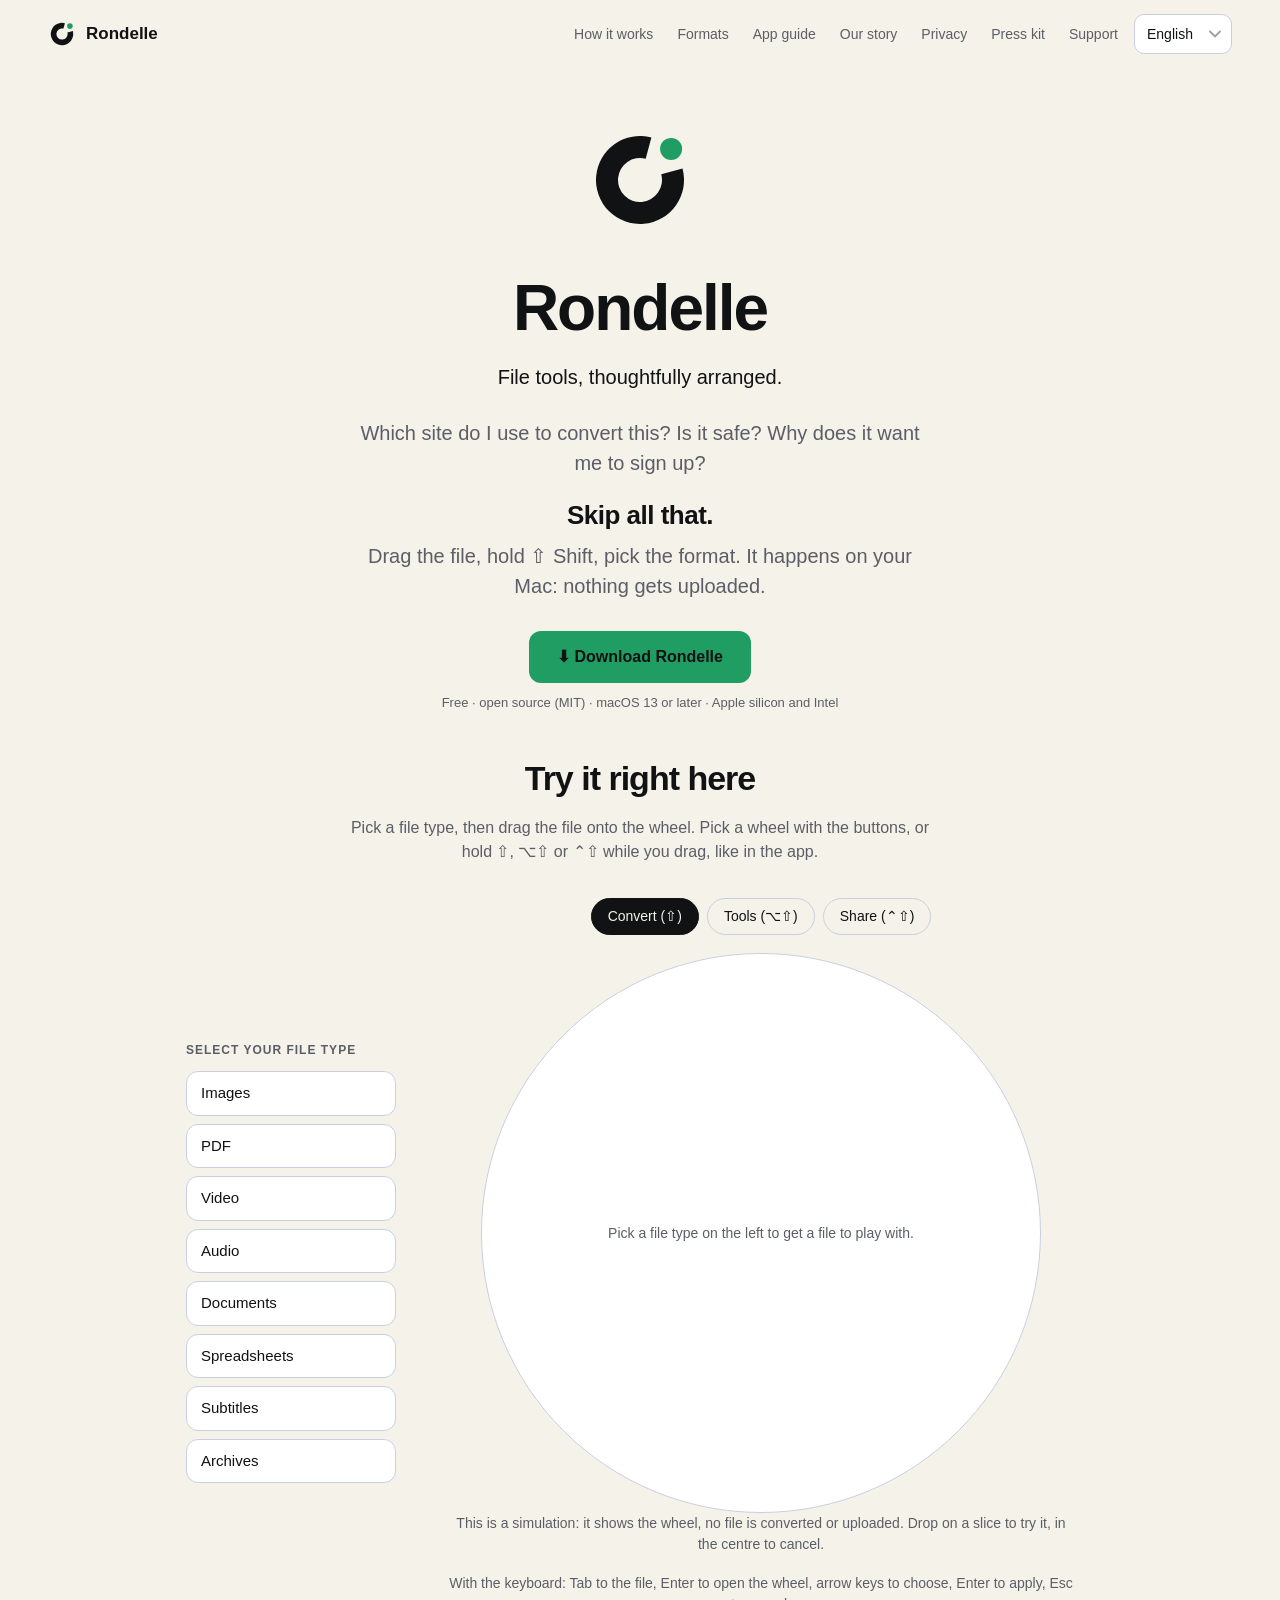
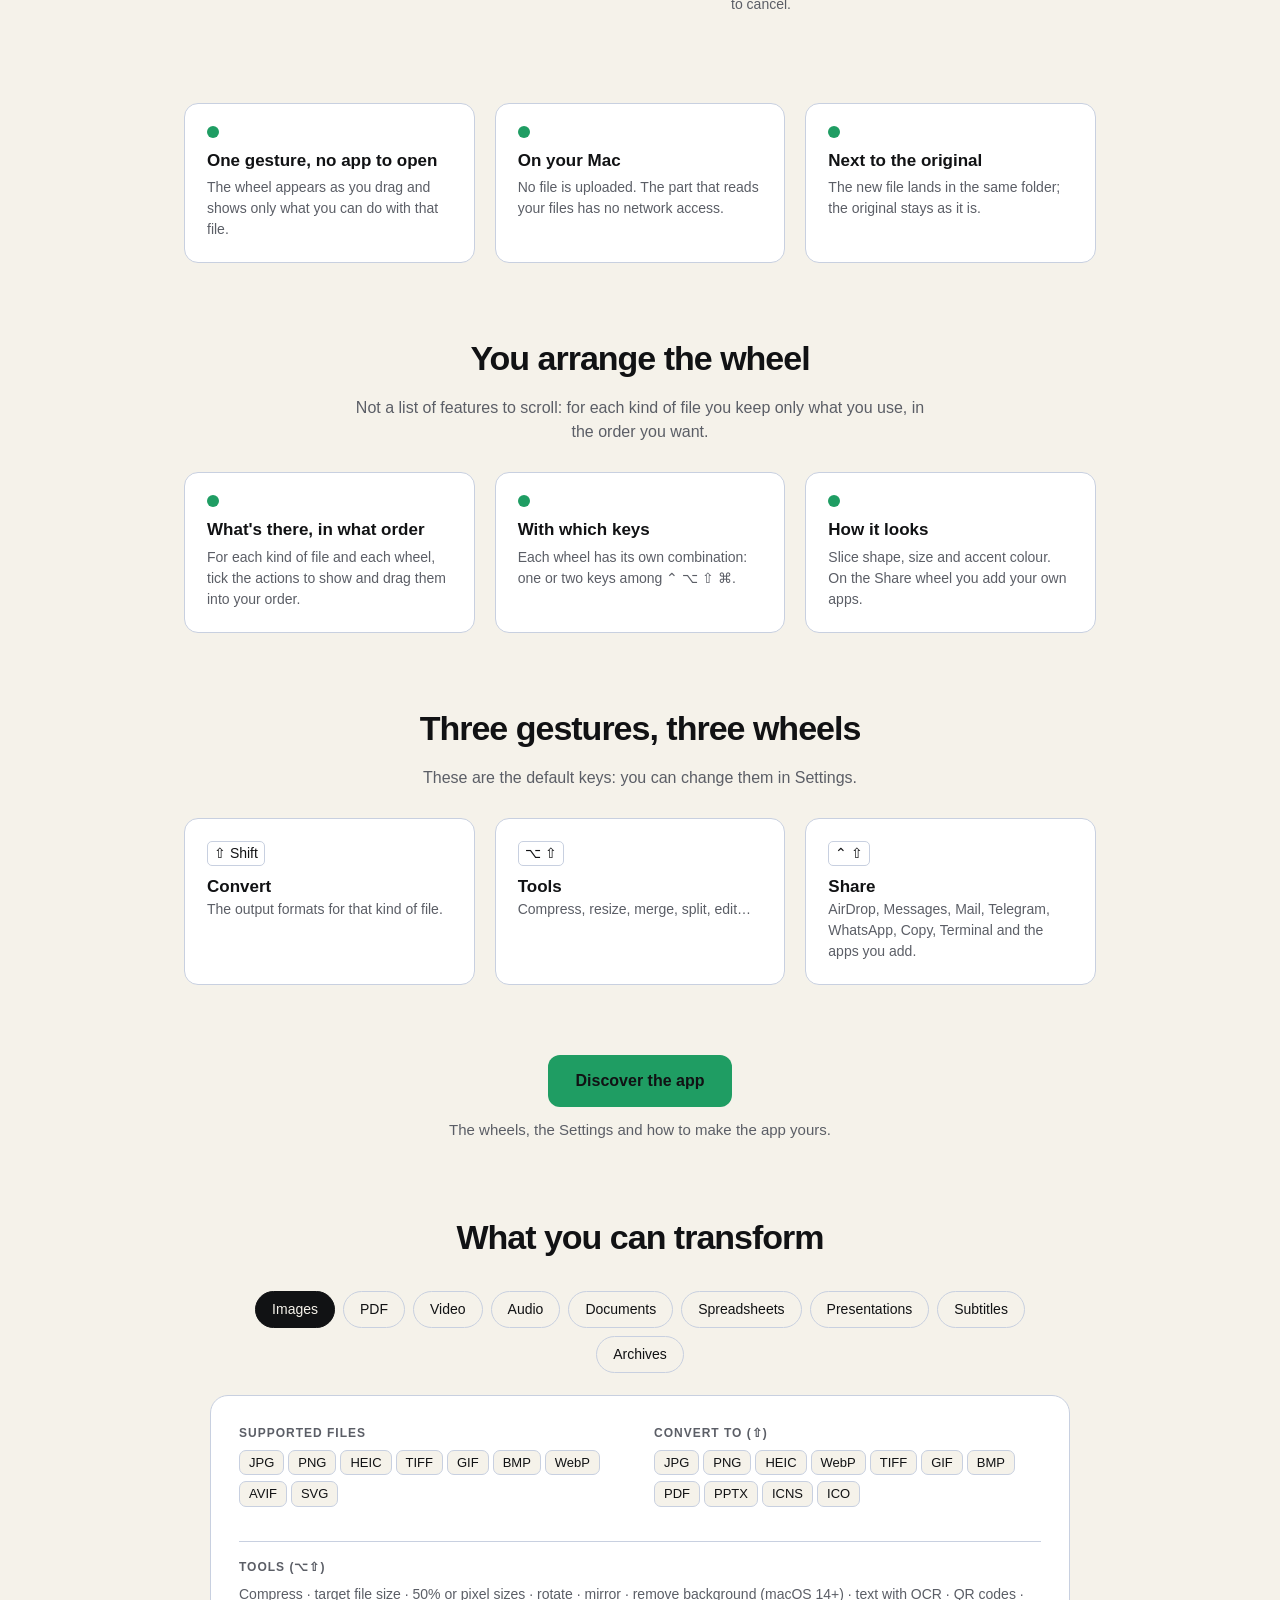
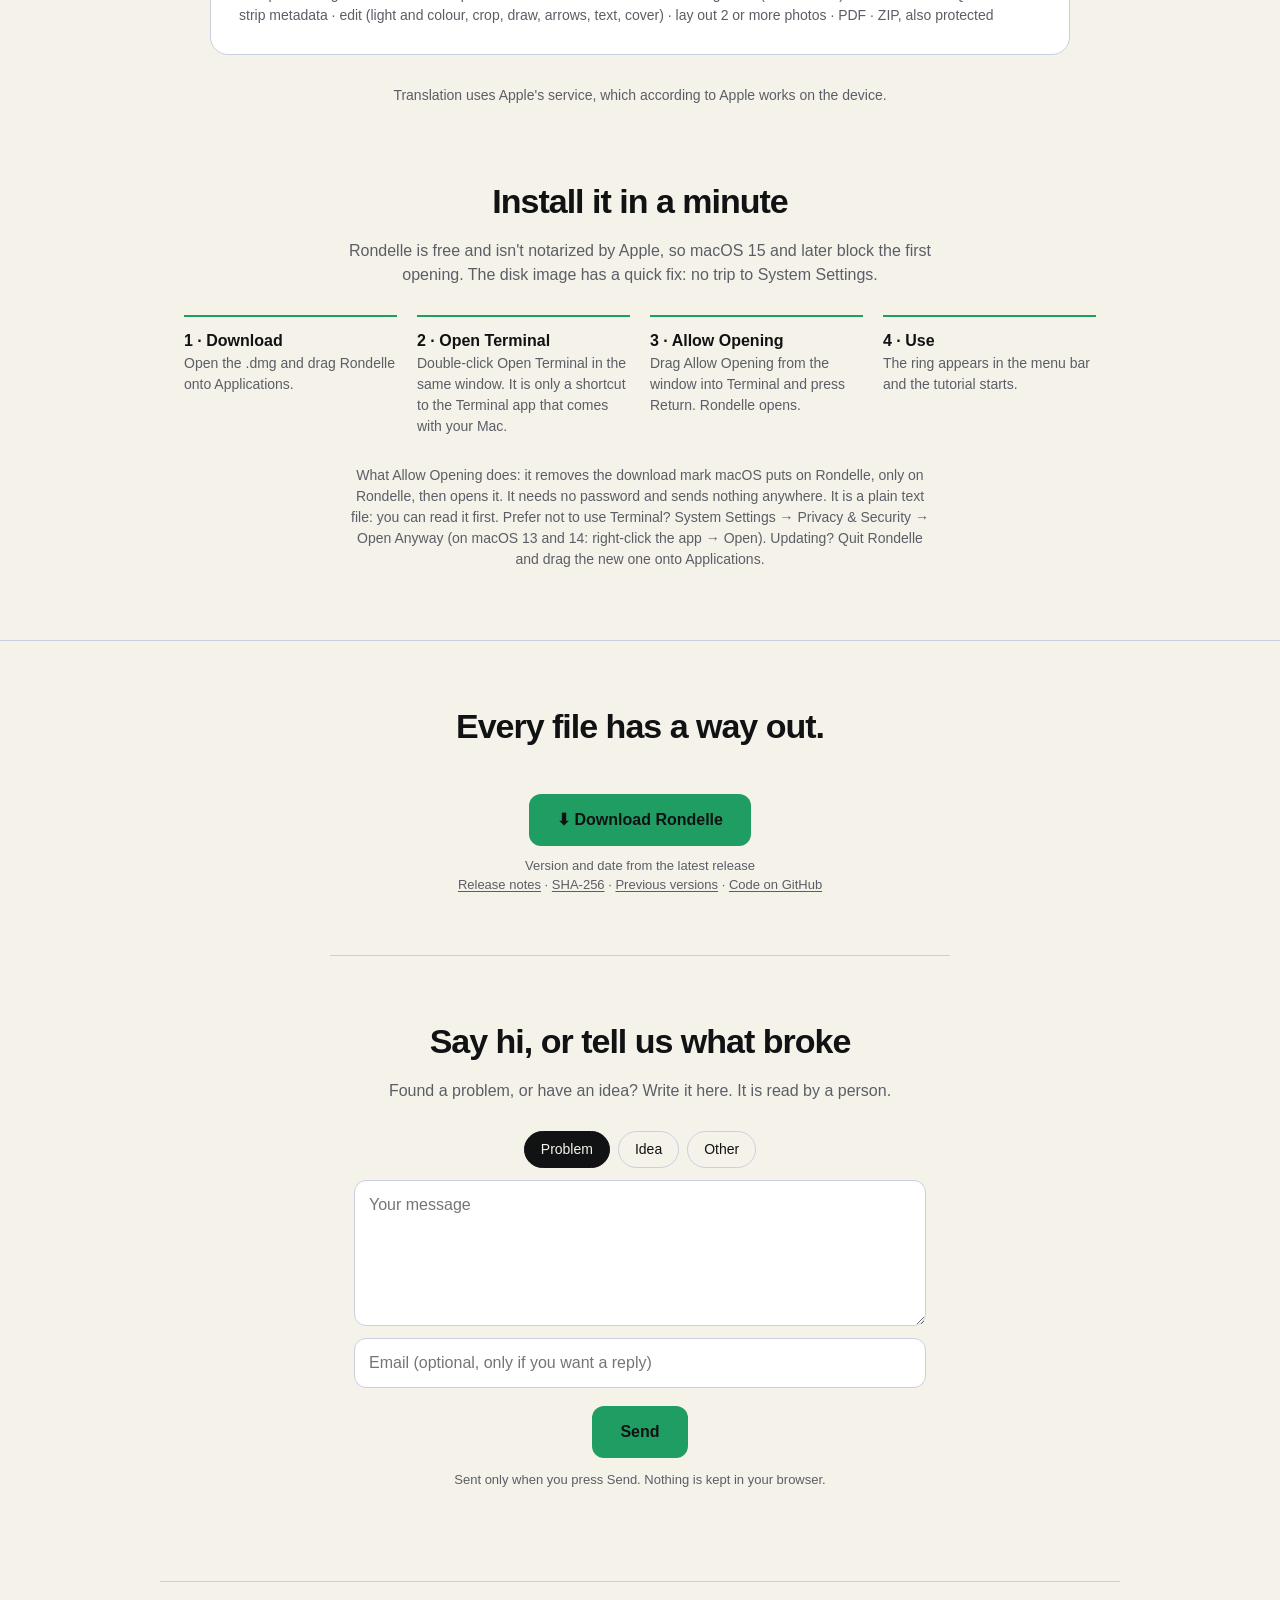
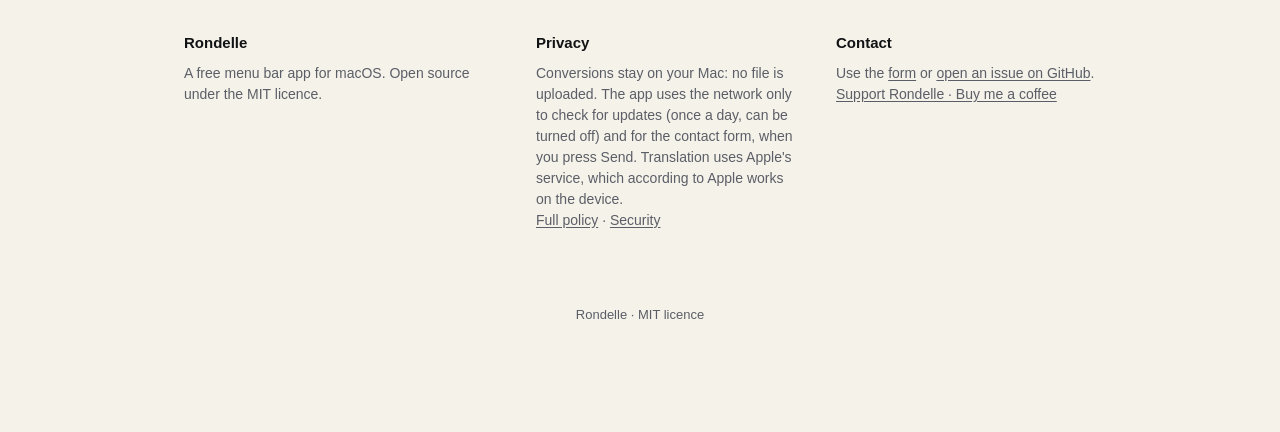
==== site/index.html @ c447d0c2 "Site: Presentations tab, Pages and PPTX in the format lists, in English, Italian and French" ====
<!doctype html>
<html lang="en"><head><meta charset="utf-8"><meta name="viewport" content="width=device-width,initial-scale=1">
<title>Rondelle</title>
<meta name="description" content="">
<link rel="icon" href="favicon.svg" type="image/svg+xml">
<meta property="og:type" content="website"><meta property="og:title" content="Rondelle"><meta property="og:description" content="File tools, thoughtfully arranged."><meta property="og:image" content="https://jackb998.github.io/rondelle/og.png"><meta property="og:image:width" content="1200"><meta property="og:image:height" content="630"><meta name="twitter:card" content="summary_large_image">
<meta name="theme-color" content="#111214" media="(prefers-color-scheme: dark)"><meta name="theme-color" content="#F5F2EA" media="(prefers-color-scheme: light)">
<link rel="stylesheet" href="style.css?v=11"></head>
<body data-page="home">
<script>if(location.hash=="#dark")document.documentElement.className="dark";if(location.hash=="#light")document.documentElement.className="light"</script>
<nav><button class="burger" id="burger" type="button" aria-expanded="false" aria-controls="menu"><span class="sr">Menu</span><svg viewBox="0 0 24 24" width="24" height="24" aria-hidden="true"><path d="M3 6h18M3 12h18M3 18h18" stroke="currentColor" stroke-width="2" stroke-linecap="round" fill="none"/></svg></button><b><svg width="28" viewBox="0 0 100 100" aria-hidden="true"><path fill="currentColor" d="M60.353 11.363A40 40 0 1 0 88.637 39.647L69.319 44.824A20 20 0 1 1 55.176 30.681Z"/><circle cx="78.284" cy="21.716" r="10" fill="var(--acc)"/></svg>Rondelle</b><div class="menu" id="menu"><a href="#come" data-i="n_how"></a><a href="#formati" data-i="n_fmt"></a><a href="guide.html" data-keep="guide.html" data-i="n_guide"></a><a href="story.html" data-keep="story.html" data-i="n_story"></a><a href="#privacy" data-i="n_priv"></a><a href="press.html" data-keep="press.html" data-i="n_press"></a><a href="#contact" data-i="n_sup"></a></div><div class="langsel"><label class="sr" for="lang" data-i="lang_l"></label><select id="lang"><option value="en">English</option><option value="it">Italiano</option><option value="fr">Français</option></select></div></nav>
<section class="hero">
<svg width="110" viewBox="0 0 100 100" aria-hidden="true"><path fill="currentColor" d="M60.353 11.363A40 40 0 1 0 88.637 39.647L69.319 44.824A20 20 0 1 1 55.176 30.681Z"/><circle cx="78.284" cy="21.716" r="10" fill="var(--acc)"/></svg>
<h1>Rondelle</h1>
<p class="tag" data-i="tag"></p>
<p class="pitch" data-i="lead"></p>
<a class="btn" href="https://github.com/jackb998/rondelle/releases/latest" data-i="dl"></a>
<span class="small" data-i="small"></span>
</section>

<h2 id="come" data-i="play_h"></h2>
<p class="lead" data-i="play_l"></p>
<div class="play"><div class="pick" id="pick"><h4 data-i="sel_h"></h4><button data-k="img" data-i="tab_img"></button><button data-k="pdf" data-i="tab_pdf"></button><button data-k="vid" data-i="tab_vid"></button><button data-k="aud" data-i="tab_aud"></button><button data-k="doc" data-i="tab_doc"></button><button data-k="xls" data-i="tab_xls"></button><button data-k="sub" data-i="tab_sub"></button><button data-k="arc" data-i="tab_arc"></button></div>
<div class="arena"><div class="modes" id="modes"><button data-mode="conv" data-i="m_conv"></button><button data-mode="tools" data-i="m_tools"></button><button data-mode="share" data-i="m_share"></button></div>
<div class="stage2" id="stage"><div class="files" id="files"></div><p class="empty" id="empty" data-i="empty"></p>
<svg class="wheel ov" id="wh" viewBox="-170 -170 340 340" aria-hidden="true"><g id="sl"></g><circle class="hub" r="55"/><text class="hubt" id="hub" y="5"></text><circle class="dotw" id="dot" cx="0" cy="-63" r="5.5"/></svg>
<div class="fi ghost" id="ghost"></div><div class="toast" id="toast" role="status"></div><div class="sr" id="live" aria-live="polite"></div></div>
<p class="hint" data-i="play_hint"></p><p class="hint kbhint" data-i="kb_hint"></p></div></div>

<section class="grid3" style="margin-top:70px"><div><span class="dot"></span><h3 data-i="g1h"></h3><span data-i="g1"></span></div><div><span class="dot"></span><h3 data-i="g2h"></h3><span data-i="g2"></span></div><div><span class="dot"></span><h3 data-i="g3h"></h3><span data-i="g3"></span></div></section>

<h2 class="own" data-i="own_h"></h2>
<p class="lead" data-i="own_l"></p>
<section class="grid3"><div><span class="dot"></span><h3 data-i="o1h"></h3><span data-i="o1"></span></div><div><span class="dot"></span><h3 data-i="o2h"></h3><span data-i="o2"></span></div><div><span class="dot"></span><h3 data-i="o3h"></h3><span data-i="o3"></span></div></section>

<h2 data-i="ge_h"></h2>
<p class="lead" data-i="ge_l"></p>
<section class="grid3 gest">
<div><kbd>⇧ Shift</kbd><b data-i="ge1h"></b><span data-i="ge1"></span></div>
<div><kbd>⌥ ⇧</kbd><b data-i="ge2h"></b><span data-i="ge2"></span></div>
<div><kbd>⌃ ⇧</kbd><b data-i="ge3h"></b><span data-i="ge3"></span></div>
</section>

<section class="discover"><a class="btn disc" href="guide.html#app" data-keep="guide.html" data-hash="#app" data-i="disc"></a><p data-i="disc_l"></p></section>

<h2 id="formati" data-i="fm_h"></h2>
<div class="tabs" id="tabs" style="margin-top:28px"><span data-tab="img" data-i="tab_img"></span><span data-tab="pdf" data-i="tab_pdf"></span><span data-tab="vid" data-i="tab_vid"></span><span data-tab="aud" data-i="tab_aud"></span><span data-tab="doc" data-i="tab_doc"></span><span data-tab="xls" data-i="tab_xls"></span><span data-tab="pres" data-i="tab_pres"></span><span data-tab="sub" data-i="tab_sub"></span><span data-tab="arc" data-i="tab_arc"></span></div>
<section class="fmt">
<div><h4 data-i="fm_s"></h4><span id="f-s"></span></div>
<div><h4 data-i="fm_c"></h4><span id="f-c"></span></div>
<div class="full"><h4 data-i="fm_t"></h4><span id="f-t"></span></div>
</section>
<p class="also" data-i="also"></p>

<h2 data-i="in_h"></h2>
<p class="lead" data-i="in_l"></p>
<section class="steps"><div><b data-i="s1h"></b><span data-i="s1"></span></div><div><b data-i="s2h"></b><span data-i="s2"></span></div><div><b data-i="s3h"></b><span data-i="s3"></span></div><div><b data-i="s4h"></b><span data-i="s4"></span></div></section>
<p class="lead after" data-i="in_n"></p>

<section class="cta"><h2 data-i="cta_h"></h2><a class="btn" href="https://github.com/jackb998/rondelle/releases/latest" data-i="dl"></a>
<span class="small"><span data-i="cta_small"></span><span id="ver"></span><br><span data-i="cta_links"></span></span></section>
<section class="contact" id="contact"><h2 data-i="ct_h"></h2><p class="lead" data-i="ct_l"></p>
<form id="cf" novalidate>
<div class="kinds"><label><input type="radio" name="kind" value="problema" checked><span data-i="k_problema"></span></label><label><input type="radio" name="kind" value="idea"><span data-i="k_idea"></span></label><label><input type="radio" name="kind" value="altro"><span data-i="k_altro"></span></label></div>
<textarea name="message" rows="5" maxlength="5000" required data-ph="ct_msg"></textarea>
<input type="email" name="email" maxlength="254" autocomplete="email" data-ph="ct_mail">
<input type="text" name="website" class="hp" tabindex="-1" autocomplete="off" aria-hidden="true">
<button class="btn" id="cb" type="submit" data-i="ct_send"></button>
<p class="note" data-i="ct_note"></p><p class="status" id="cs" role="status"></p>
</form></section>
<section class="foot" id="privacy">
<div><h4>Rondelle</h4><span data-i="f1"></span></div>
<div><h4 data-i="f2h"></h4><span data-i="f2"></span><br><span data-i="f2l"></span></div>
<div><h4 data-i="f3h"></h4><span data-i="f3"></span><br><span data-i="f3l"></span></div>
</section>
<footer data-i="foot"></footer>
<script src="pages.js?v=3"></script><script src="site.js?v=8"></script>
<script data-name="BMC-Widget" data-cfasync="false" src="https://cdnjs.buymeacoffee.com/1.0.0/widget.prod.min.js" data-id="jackb998" data-description="Support me on Buy me a coffee!" data-message="" data-color="#5F7FFF" data-position="Right" data-x_margin="18" data-y_margin="18"></script>
</body></html>
---- site/style.css ----
:root{--bg:#F5F2EA;--fg:#111214;--acc:#1F9D63;--line:#C8D0E0;--card:#fff;--mut:#5b5e66;--tile:#E4E7EE}
@media (prefers-color-scheme:dark){:root:not(.light){--bg:#111214;--fg:#F5F2EA;--acc:#2BB673;--line:#2a2c31;--card:#1a1c20;--mut:#9a9ea8;--tile:#2a2d33}}
:root.dark{--bg:#111214;--fg:#F5F2EA;--acc:#2BB673;--line:#2a2c31;--card:#1a1c20;--mut:#9a9ea8;--tile:#2a2d33}
*{box-sizing:border-box;margin:0}
body{background:var(--bg);color:var(--fg);font:16px/1.5 -apple-system,"SF Pro Text",Helvetica,sans-serif}
a{color:inherit}
nav{display:flex;align-items:center;gap:16px;padding:14px 48px;font-size:14px;position:sticky;top:0;z-index:20;background:var(--bg);border-bottom:1px solid transparent}
nav b{display:flex;gap:10px;align-items:center;font-size:17px}
.menu{display:flex;gap:6px 24px;margin-left:auto}
.menu a{color:var(--mut);text-decoration:none}
.hero{text-align:center;padding:56px 24px 40px}
.hero h1{font-size:64px;letter-spacing:-2px;margin:18px 0 6px}
.hero p{font-size:20px;color:var(--mut);max-width:620px;margin:0 auto}
.tag{font-size:21px;color:var(--fg)!important;margin-top:6px}
.btn{display:inline-block;margin-top:30px;background:var(--fg);color:var(--bg);padding:14px 28px;border-radius:12px;font-weight:600;text-decoration:none}
.small{display:block;margin-top:10px;font-size:13px;color:var(--mut)}
.demo{max-width:860px;margin:30px auto;background:var(--card);border:1px solid var(--line);border-radius:18px;overflow:hidden}
.demo .bar{height:28px;border-bottom:1px solid var(--line);display:flex;gap:6px;padding:9px 12px}
.demo .bar i{width:10px;height:10px;border-radius:50%;background:var(--line)}
.stage{display:flex;align-items:center;justify-content:center;gap:12%;padding:30px 20px 10px}
.file{width:70px;text-align:center;font-size:12px}
.file div{height:84px;background:var(--line);border-radius:6px;margin-bottom:6px}
.wheel{width:300px;max-width:62%;height:auto}
.wheel path{fill:var(--tile)}.wheel text{fill:var(--fg);font-size:13px;font-weight:500;text-anchor:middle}
.wheel path.on{fill:var(--acc)}.wheel text.on{fill:#111214;font-weight:600}
.wheel .hub{fill:var(--card)}.wheel .hubt{font-size:14px;font-weight:600}.wheel .dotw{fill:var(--acc)}
.hint{text-align:center;color:var(--mut);font-size:14px;padding:0 20px 18px}
kbd{border:1px solid var(--line);border-radius:5px;padding:1px 6px;font:inherit}
h2{text-align:center;font-size:34px;letter-spacing:-1px;margin-bottom:12px;padding:0 24px}
.lead{text-align:center;color:var(--mut);max-width:640px;margin:0 auto 28px;padding:0 24px}
.grid3{display:grid;grid-template-columns:repeat(3,1fr);gap:20px;max-width:960px;margin:0 auto 70px;padding:0 24px}
.grid3>div{background:var(--card);border:1px solid var(--line);border-radius:14px;padding:22px;font-size:14px;color:var(--mut)}
.grid3 h3{font-size:17px;margin:10px 0 4px;color:var(--fg)}
.dot{display:block;width:12px;height:12px;border-radius:50%;background:var(--acc)}
.own{margin-top:70px}
.gest kbd{display:inline-block;color:var(--fg);margin-bottom:8px}
.gest b{display:block;color:var(--fg);font-size:17px}
.tabs{display:flex;flex-wrap:wrap;gap:8px;justify-content:center;max-width:900px;margin:0 auto 22px;padding:0 24px}
.tabs span{border:1px solid var(--line);border-radius:99px;padding:7px 16px;font-size:14px;cursor:pointer}
.tabs .on{background:var(--fg);border-color:var(--fg);color:var(--bg)}
.fmt{max-width:860px;margin:0 auto 70px;background:var(--card);border:1px solid var(--line);border-radius:18px;padding:28px;display:grid;grid-template-columns:1fr 1fr;gap:28px}
.fmt h4{font-size:12px;letter-spacing:1px;text-transform:uppercase;color:var(--mut);margin-bottom:8px}
.chip{display:inline-block;background:var(--bg);border:1px solid var(--line);border-radius:7px;padding:2px 9px;margin:0 4px 6px 0;font-size:13px}
.fmt .full{grid-column:1/3;border-top:1px solid var(--line);padding-top:16px;color:var(--mut);font-size:14px}
.also{max-width:860px;margin:-40px auto 70px;text-align:center;color:var(--mut);font-size:14px;padding:0 24px}
.steps{max-width:960px;margin:0 auto 28px;padding:0 24px;display:flex;gap:20px}
.lead.after{font-size:14px;margin-bottom:70px}
.steps div{flex:1;border-top:2px solid var(--acc);padding-top:12px;font-size:14px;color:var(--mut)}
.steps b{display:block;color:var(--fg);font-size:16px}
.cta{text-align:center;padding:60px 24px;border-top:1px solid var(--line)}
.foot{display:grid;grid-template-columns:1.2fr 1fr 1fr;gap:40px;max-width:960px;margin:0 auto;padding:50px 24px;border-top:1px solid var(--line);font-size:14px;color:var(--mut)}
.foot h4{color:var(--fg);font-size:15px;margin-bottom:8px}
footer{text-align:center;font-size:13px;color:var(--mut);padding:24px}
@media (max-width:760px){nav{padding:16px}.hero h1{font-size:48px}.grid3,.fmt,.foot{grid-template-columns:1fr}.fmt .full{grid-column:1}.steps{flex-direction:column}.stage{flex-direction:column;gap:20px}.wheel{max-width:100%}}

/* press */

.doc{max-width:720px;margin:0 auto;padding:30px 24px 60px}.doc h1{font-size:48px;letter-spacing:-1.5px;margin-bottom:10px}
.doc h2{font-size:26px;letter-spacing:-.5px;margin:44px 0 12px}.doc p{color:var(--mut);margin-bottom:12px;font-size:17px}
.doc strong{color:var(--fg);font-weight:600}
.box{background:var(--card);border:1px solid var(--line);border-radius:14px;padding:20px 22px;margin-top:22px}
.box dt{font-size:12px;letter-spacing:1px;text-transform:uppercase;color:var(--mut);margin-top:12px}.box dt:first-child{margin-top:0}
.box dd{margin:2px 0 0;font-size:18px}
.tl{border-left:2px solid var(--line);margin-left:6px}.tl div{position:relative;padding:0 0 18px 24px}
.tl div:before{content:"";position:absolute;left:-7px;top:6px;width:12px;height:12px;border-radius:50%;background:var(--acc)}
.tl b{font-size:18px}.tl i{font-style:normal;color:var(--mut);font-size:13px;margin-left:8px}.tl p{font-size:15px;margin:4px 0 0}
.kit{display:grid;grid-template-columns:repeat(4,1fr);gap:14px}
.kit div{background:var(--card);border:1px solid var(--line);border-radius:14px;padding:18px 10px;font-size:14px;color:var(--mut);text-align:center}
.kit svg{display:block;height:56px;margin:0 auto 10px}
.kit .light{background:#F5F2EA;border-color:#C8D0E0;color:#5b5e66}
.kit .black{background:#111214;border-color:#111214;color:#C9CCD3}
.icon{width:56px;height:56px;border-radius:13px;background:#111214;display:flex;align-items:center;justify-content:center;margin:0 auto 10px}
.icon svg{height:40px;margin:0}
.sw{display:grid;grid-template-columns:repeat(5,1fr);gap:10px;margin-top:6px}
.sw div{font-size:13px;color:var(--mut)}.sw i{display:block;height:48px;border-radius:10px;border:1px solid var(--line);margin-bottom:6px}
.sw b{display:block;color:var(--fg);font-size:14px}
ul.rules{color:var(--mut);padding-left:20px;font-size:16px}ul.rules li{margin-bottom:6px}
@media (max-width:760px){nav{padding:16px}.kit{grid-template-columns:1fr 1fr}.sw{grid-template-columns:repeat(3,1fr)}.foot{grid-template-columns:1fr}}
.wheel .s{cursor:pointer;outline:none;transition:transform .15s;transform-origin:0 0}
.wheel .s.on{transform:scale(1.07)}
.wheel .s.on path{fill:var(--acc)}.wheel .s.on text{fill:#111214;font-weight:600}

.tabs span{user-select:none}
.play{max-width:940px;margin:0 auto 30px;padding:0 16px;display:grid;grid-template-columns:210px 1fr;gap:32px;align-items:center}
.arena{min-width:0}
.pick{display:flex;flex-direction:column;gap:8px}
.pick h4{font-size:12px;letter-spacing:1px;text-transform:uppercase;color:var(--mut);margin-bottom:4px}
.pick button{font:inherit;font-size:15px;text-align:left;border:1px solid var(--line);background:var(--card);color:var(--fg);border-radius:12px;padding:10px 14px;cursor:pointer}
.pick button.on{background:var(--fg);border-color:var(--fg);color:var(--bg)}
.empty{position:absolute;left:50%;top:50%;transform:translate(-50%,-50%);width:55%;text-align:center;color:var(--mut);font-size:14px}
.pitch{max-width:560px!important}.pitch span,.pitch strong{display:block}.pitch .q{margin-bottom:18px}.pitch strong{color:var(--fg);font-size:26px;letter-spacing:-.5px;margin-bottom:6px}
.modes{display:flex;gap:8px;justify-content:center;flex-wrap:wrap;padding:6px 0 0}
.modes button{font:inherit;font-size:14px;border:1px solid var(--line);background:transparent;color:var(--fg);border-radius:99px;padding:7px 16px;cursor:pointer}
.modes button.on{background:var(--fg);border-color:var(--fg);color:var(--bg)}
.stage2{position:relative;width:min(560px,100%);aspect-ratio:1;margin:18px auto 0;border-radius:50%;background:var(--card);border:1px solid var(--line);overflow:hidden;touch-action:none;user-select:none;-webkit-user-select:none}
.files{position:absolute;inset:0;display:flex;align-items:center;justify-content:center}
.fi{width:86px;text-align:center;font-size:12px;cursor:grab;touch-action:none;position:relative}
.fi .ic{width:56px;height:68px;margin:0 auto 6px;border-radius:8px;background:var(--tile);display:flex;align-items:flex-end;justify-content:center;padding-bottom:8px}
.fi .ic b{font-size:11px;letter-spacing:.5px;color:var(--mut)}
.fi span{display:block;overflow:hidden;text-overflow:ellipsis;white-space:nowrap}
.fi.drag{opacity:.35}.fi.pop{animation:pop .35s}
@keyframes pop{from{transform:scale(.6);opacity:0}}
.ghost{display:none;position:absolute;left:0;top:0;width:56px;pointer-events:none;z-index:5;cursor:grabbing}
.ghost .ic{box-shadow:0 6px 18px rgba(0,0,0,.25)}.ghost span{display:none}
.wheel.ov{display:none;position:absolute;max-width:none;pointer-events:none;z-index:3}
.toast{position:absolute;left:50%;bottom:7%;transform:translateX(-50%);background:var(--fg);color:var(--bg);font-size:13px;border-radius:99px;padding:6px 16px;opacity:0;transition:opacity .3s;white-space:nowrap;max-width:80%;overflow:hidden;text-overflow:ellipsis}
@media (max-width:760px){.play{grid-template-columns:1fr;gap:18px}.pick{flex-direction:row;flex-wrap:wrap;justify-content:center}.pick h4{width:100%;text-align:center}.pick button{padding:7px 14px;border-radius:99px;font-size:14px}}
.hero .pitch{margin-top:26px!important}
.btn{background:var(--acc);color:#111214}.btn:hover{filter:brightness(1.06)}

.foot a,.small a{text-underline-offset:2px}
.contact{max-width:620px;margin:0 auto;padding:60px 24px;border-top:1px solid var(--line)}
.contact form{display:flex;flex-direction:column;gap:12px}
.contact textarea,.contact input[type=email]{font:inherit;width:100%;color:var(--fg);background:var(--card);border:1px solid var(--line);border-radius:12px;padding:12px 14px}
.contact textarea{resize:vertical;min-height:120px}
.contact textarea:focus,.contact input:focus{outline:2px solid var(--acc);outline-offset:1px}
.kinds{display:flex;gap:8px;justify-content:center;flex-wrap:wrap}
.kinds label{cursor:pointer}.kinds input{position:absolute;opacity:0;pointer-events:none}
.kinds span{display:inline-block;border:1px solid var(--line);border-radius:99px;padding:7px 16px;font-size:14px}
.kinds input:checked+span{background:var(--fg);border-color:var(--fg);color:var(--bg)}
.kinds input:focus-visible+span{outline:2px solid var(--acc);outline-offset:2px}
.hp{position:absolute;left:-9999px;width:1px;height:1px;opacity:0}
.contact .btn{align-self:center;border:0;font:inherit;font-weight:600;cursor:pointer;margin-top:6px}
.contact .btn:disabled{opacity:.6;cursor:default}
.contact .note{color:var(--mut);font-size:13px;text-align:center}
.status{text-align:center;font-size:14px;min-height:20px;color:var(--fg)}.status[data-s=err]{color:#c0392b}
:root.dark .status[data-s=err]{color:#ff8a7a}
@media (prefers-color-scheme:dark){:root:not(.light) .status[data-s=err]{color:#ff8a7a}}

/* showcase, keyboard focus, screen-reader text, reduced motion */
.shots{display:grid;grid-template-columns:repeat(3,1fr);gap:24px;margin:34px auto 0;max-width:1000px}
.shots figure{margin:0;text-align:center}.shots img{width:100%;height:auto;display:block}
.shots figcaption{font-size:14px;color:var(--mut);margin-top:6px}
.sr{position:absolute;width:1px;height:1px;overflow:hidden;clip:rect(0 0 0 0);white-space:nowrap}
.fi:focus-visible{outline:2px solid var(--acc);outline-offset:4px;border-radius:12px}
#clnote{font-size:13px;color:var(--mut)}
@media (max-width:760px){.shots{grid-template-columns:1fr}.shots figure{max-width:340px;margin:0 auto}}
@media (prefers-reduced-motion:reduce){*,*::before,*::after{animation-duration:.01ms!important;animation-iteration-count:1!important;transition-duration:.01ms!important;scroll-behavior:auto!important}}

.shots figure[hidden]{display:none}.shots img{border:0}

/* phones: easier taps, no keyboard hint on touch screens */
html{-webkit-text-size-adjust:100%}
@media (hover:none){.kbhint{display:none}}
@media (max-width:760px){
 .small a{display:inline-block;padding:10px 6px}
 .pick button,.modes button,.tabs span,.kinds label{min-height:40px}
}

/* top bar: burger, language list, sticky */
.burger{display:none;width:44px;height:44px;margin-left:-10px;align-items:center;justify-content:center;background:none;border:0;border-radius:10px;color:var(--fg);cursor:pointer}
.burger:focus-visible,.langsel select:focus-visible,.appbox summary:focus-visible{outline:2px solid var(--acc);outline-offset:2px}
.langsel select{font:inherit;font-size:14px;color:var(--fg);background-color:var(--card);border:1px solid var(--line);border-radius:10px;min-height:40px;padding:0 30px 0 12px;appearance:none;-webkit-appearance:none;cursor:pointer;background-image:url("data:image/svg+xml,%3Csvg xmlns='http://www.w3.org/2000/svg' width='12' height='8' viewBox='0 0 12 8'%3E%3Cpath d='M1 1.5l5 5 5-5' fill='none' stroke='%239a9ea8' stroke-width='1.8' stroke-linecap='round'/%3E%3C/svg%3E");background-repeat:no-repeat;background-position:right 10px center}
/* the app section: a card apart from the page, closed or open */
.appbox{max-width:1040px;margin:70px auto 0;background:var(--card);border:1px solid var(--line);border-radius:28px;padding:0 24px 34px}
.appbox:not([open]){padding-bottom:0}
.appbox summary{list-style:none;cursor:pointer;display:flex;flex-direction:column;align-items:center;padding:30px 24px 22px;border-radius:28px}
.appbox summary::-webkit-details-marker{display:none}
.appbox .apptag{font-size:12px;letter-spacing:.12em;text-transform:uppercase;font-weight:700;color:var(--acc);margin-bottom:6px}
.appbox summary h2{margin:0;padding:0}
.appbox .chev{width:11px;height:11px;border-right:2px solid var(--mut);border-bottom:2px solid var(--mut);transform:rotate(45deg);margin-top:14px;transition:transform .2s}
.appbox[open] .chev{transform:rotate(-135deg);margin-top:20px}
@media (max-width:760px){
 nav{padding:6px 12px;gap:8px;flex-wrap:nowrap;border-bottom-color:var(--line)}
 .burger{display:inline-flex}
 .langsel{margin-left:auto}
 .menu{display:none;position:absolute;left:0;right:0;top:100%;margin:0;flex-direction:column;gap:0;background:var(--bg);border-bottom:1px solid var(--line);padding:0 12px 8px}
 nav.open .menu{display:flex}
 .menu a{padding:15px 8px;font-size:17px;border-top:1px solid var(--line)}
 .menu a:first-child{border-top:0}
 .appbox{margin:44px 12px 0;padding:0 12px 24px;border-radius:22px}
}

html{scroll-padding-top:76px}
.appbox{margin-bottom:50px}
/* guide and story pages, space for the coffee widget */
body{padding-bottom:84px}
.doc h3.pane{font-size:20px;margin:34px 0 2px}.doc .where{display:block;font-size:13px;color:var(--acc);margin-bottom:6px;font-weight:600}
.set{margin:6px 0 10px;border-top:1px solid var(--line)}.set dt{font-weight:600;margin-top:14px;font-size:16px}.set dd{margin:2px 0 0;color:var(--mut);font-size:15px}
.cust{margin:40px 0 0}.cust h2{margin-top:0}.cust3{display:grid;grid-template-columns:repeat(3,1fr);gap:14px}
.cust3>div{background:var(--card);border:1px solid var(--acc);border-radius:14px;padding:18px}
.cust3 h3{font-size:17px;margin-bottom:4px}.cust3 p{font-size:14px;margin:6px 0 0}
.doc kbd{font-size:14px}.doc .btn{margin-top:6px}
@media (max-width:760px){.cust3{grid-template-columns:1fr}.menu a{white-space:nowrap}}
@media (min-width:761px) and (max-width:1100px){nav{padding:14px 24px}.menu{gap:6px 16px}}
.discover{text-align:center;margin:20px auto 70px;padding:0 24px}.discover .btn{background:var(--acc);color:#111214;margin-top:0}.discover p{color:var(--mut);font-size:15px;margin:12px 0 0}
.gallery{margin:50px 0 0}.gallery h2{margin-top:0}.rail{display:flex;gap:18px;overflow-x:auto;scroll-snap-type:x mandatory;padding:6px 2px 14px;-webkit-overflow-scrolling:touch}
.rail figure{flex:0 0 min(360px,78vw);margin:0;scroll-snap-align:start;text-align:center;background:var(--card);border:1px solid var(--line);border-radius:20px;padding:18px 14px 12px}
.rail img{width:100%;height:auto;display:block}.rail figcaption{font-size:14px;color:var(--mut);margin-top:6px}.rail:focus-visible{outline:2px solid var(--acc);outline-offset:3px}
.rail figure.wide{flex-basis:min(640px,86vw);padding:12px}.rail figure.wide img{border-radius:10px;border:1px solid var(--line)}
/* gallery wider than the text column */
.gallery{position:relative;left:50%;transform:translateX(-50%);width:min(1180px,calc(100vw - 32px))}
.gallery>h2,.gallery>p{max-width:640px;margin-left:auto;margin-right:auto;text-align:center}
.rail figure{flex-basis:min(400px,78vw)}.rail figure.wide{flex-basis:min(860px,90vw)}
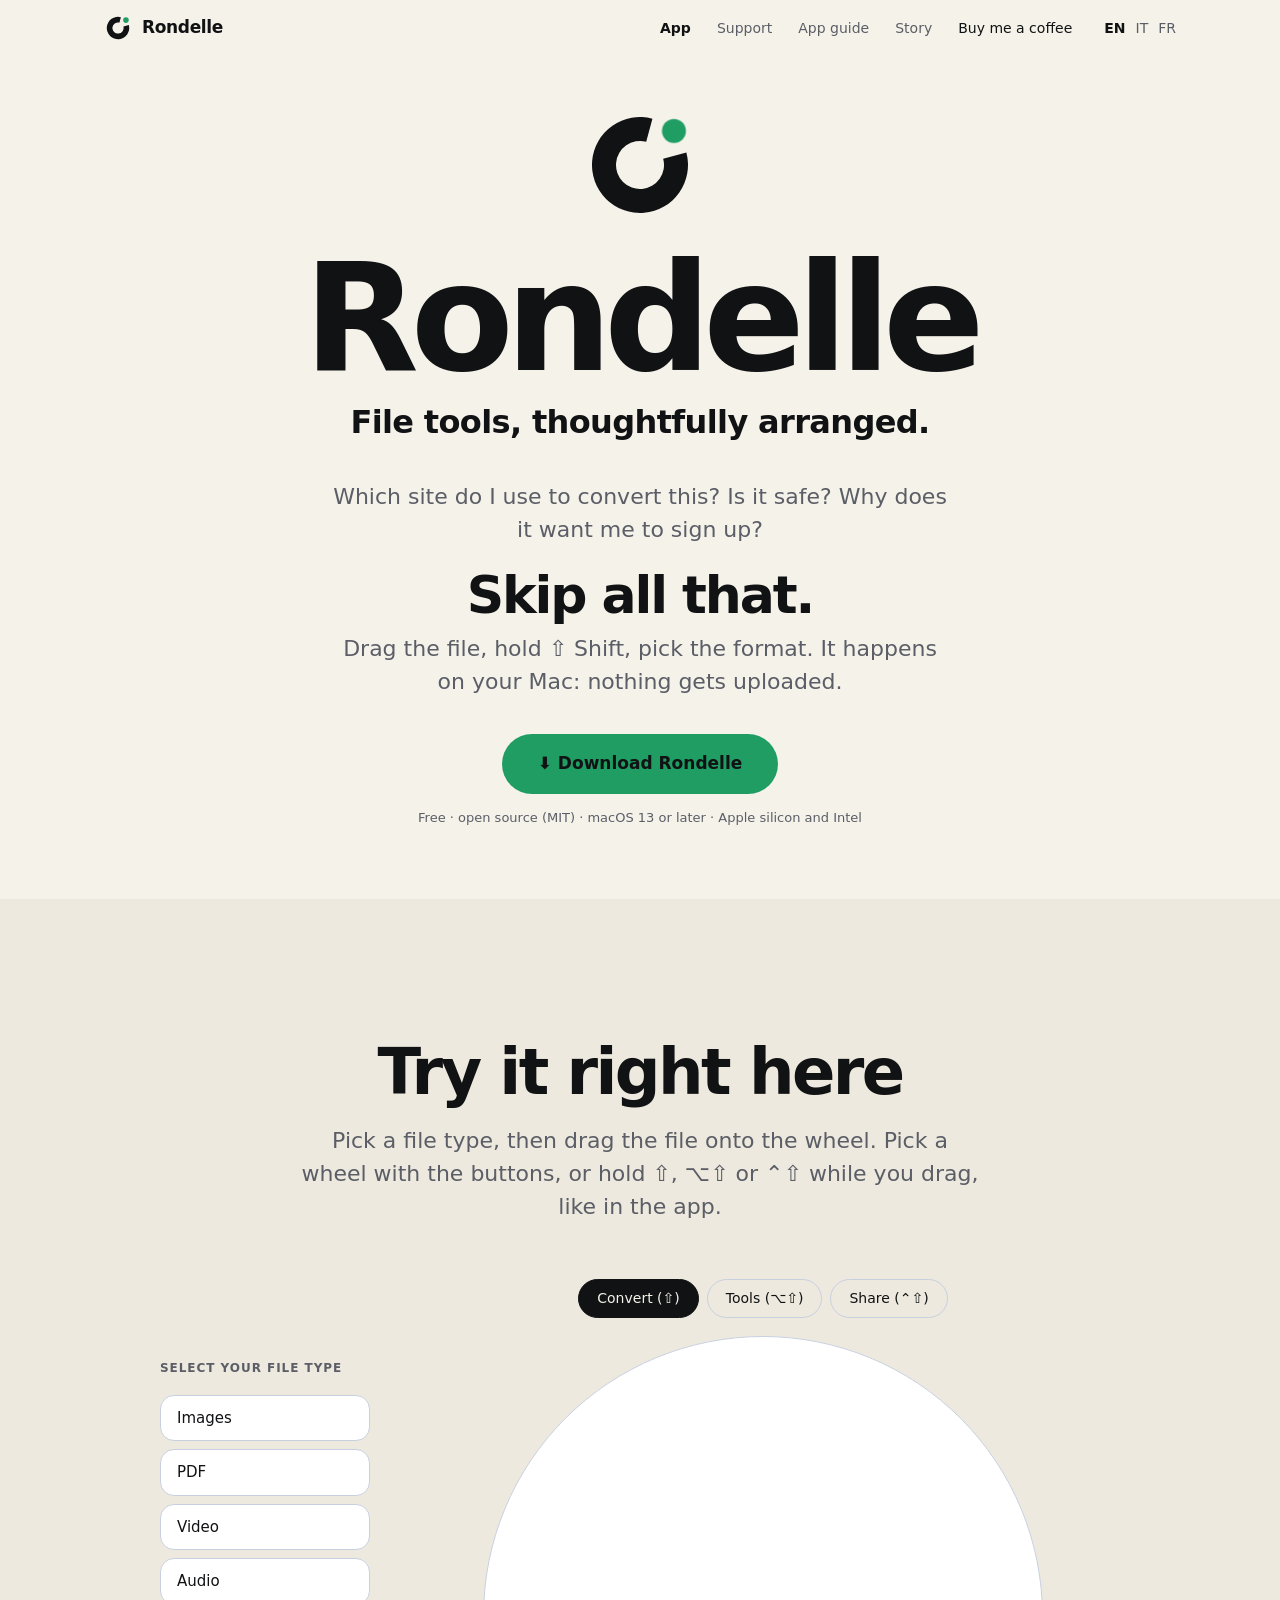
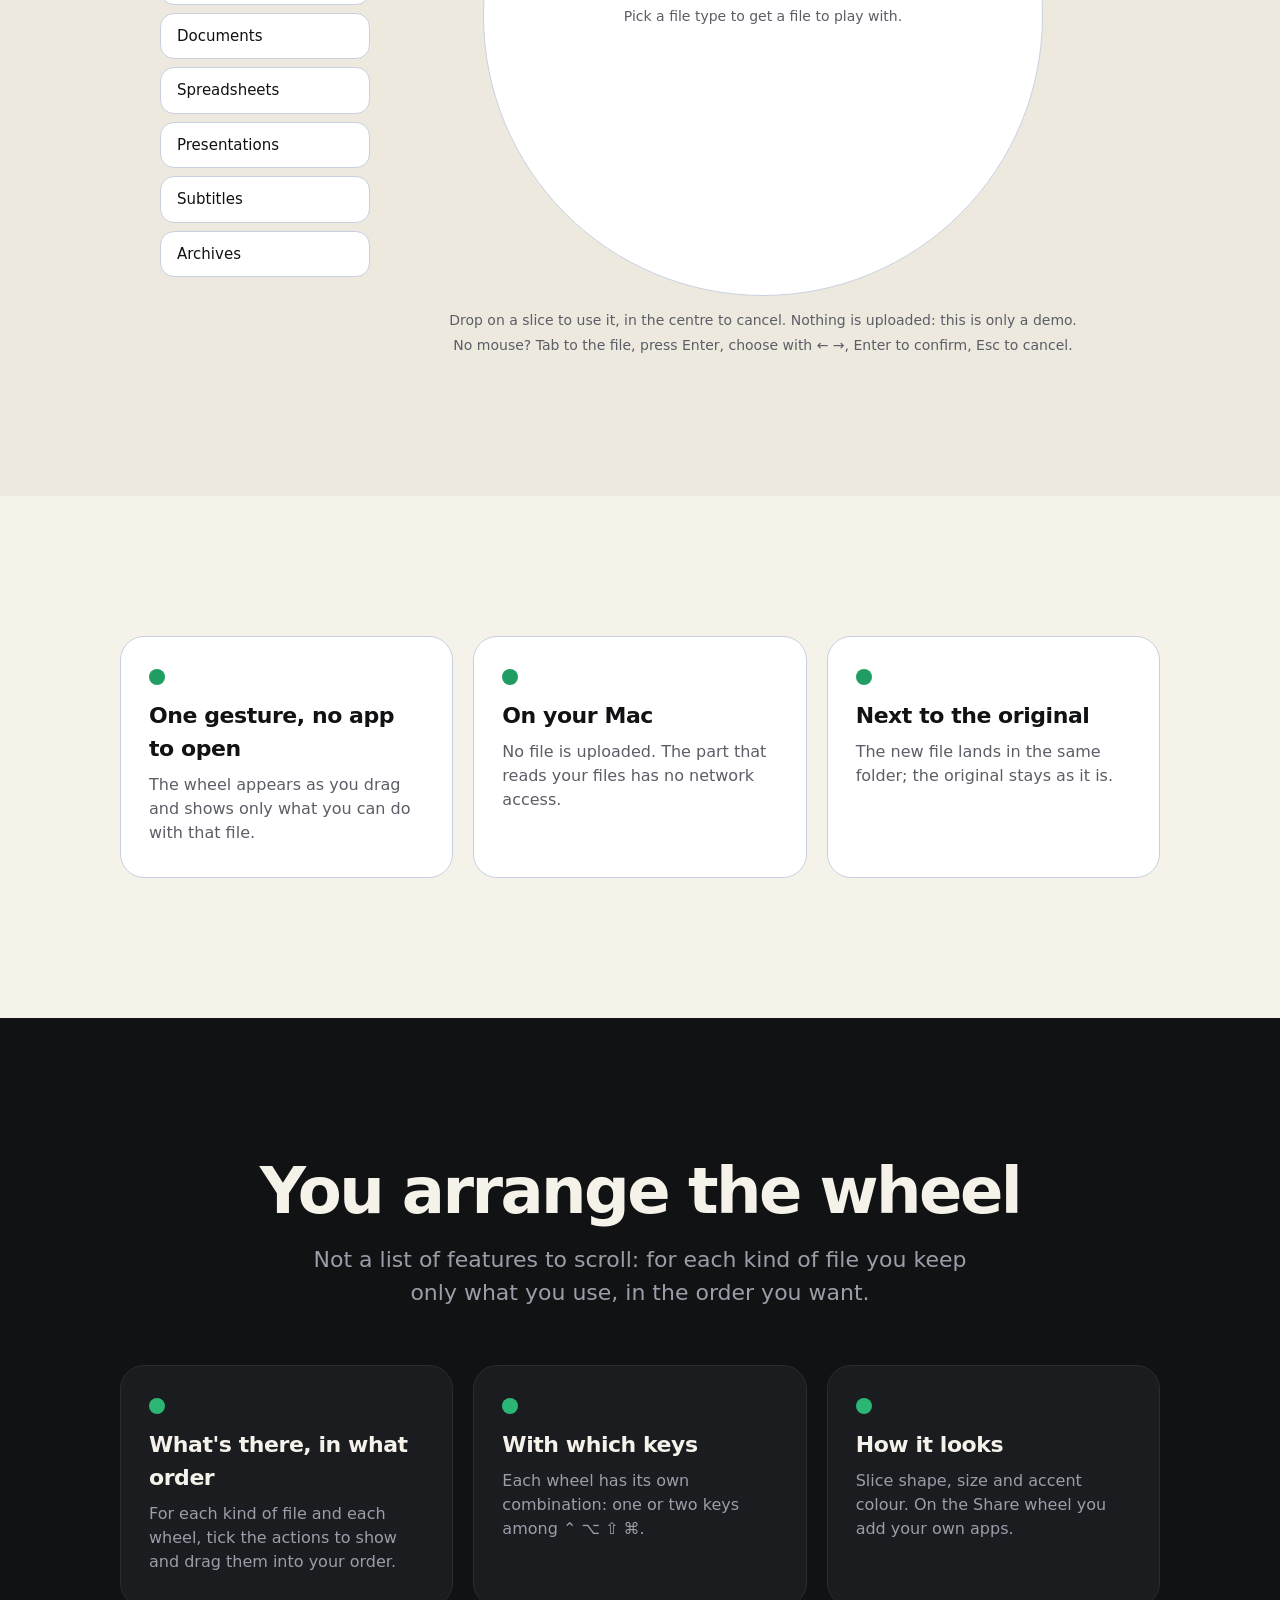
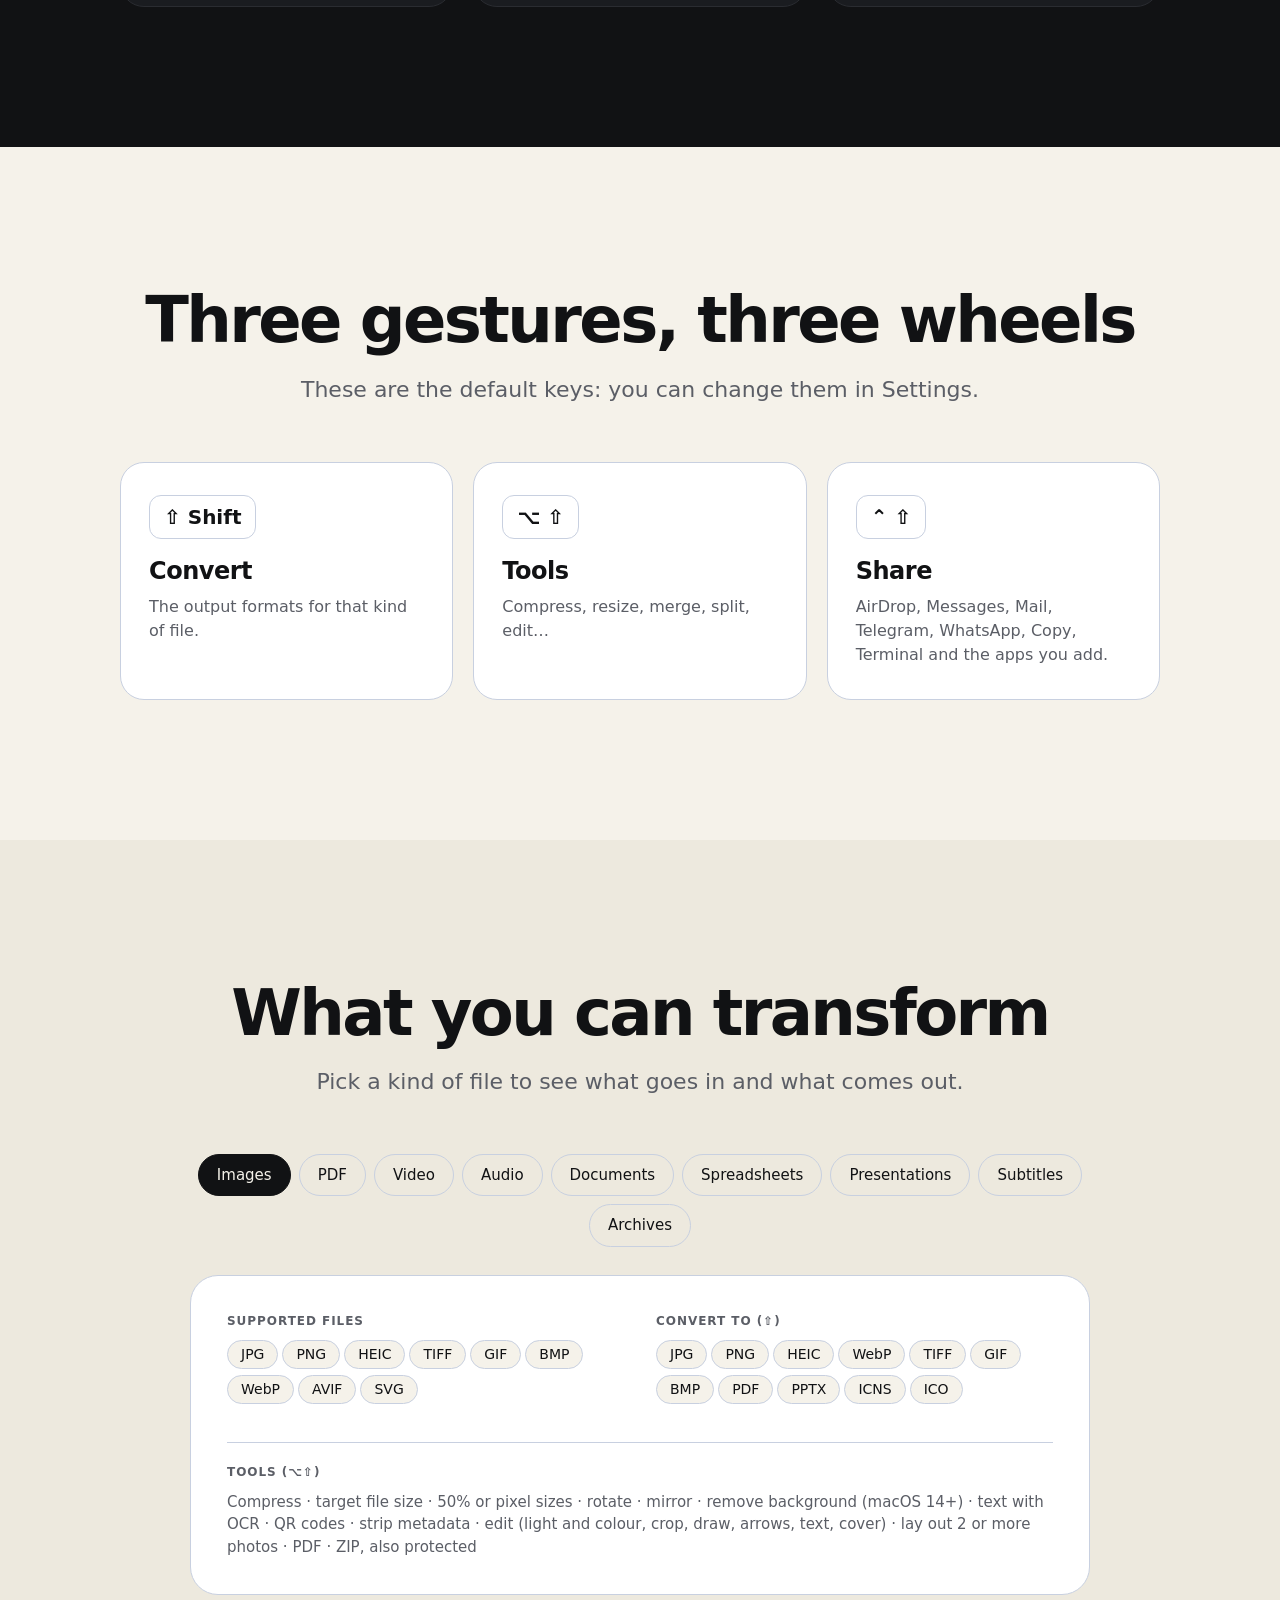
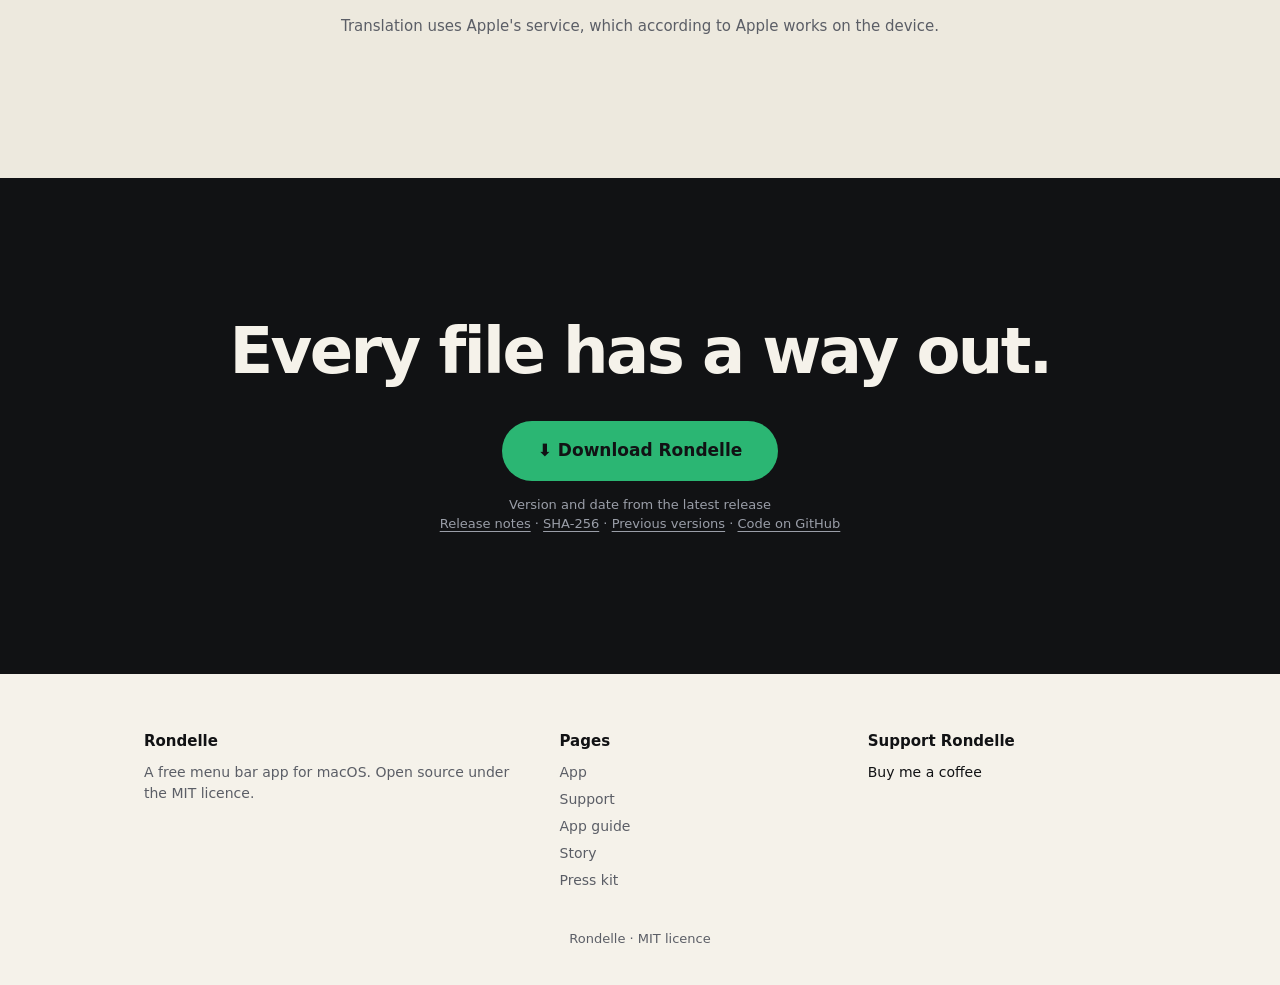
==== commit 5786a483: "Site: new design with App, Support, App guide, Story and Press kit pages The pages share one stylesh" ====
--- a/site/index.html
+++ b/site/index.html
@@ -5,75 +5,43 @@
 <link rel="icon" href="favicon.svg" type="image/svg+xml">
 <meta property="og:type" content="website"><meta property="og:title" content="Rondelle"><meta property="og:description" content="File tools, thoughtfully arranged."><meta property="og:image" content="https://jackb998.github.io/rondelle/og.png"><meta property="og:image:width" content="1200"><meta property="og:image:height" content="630"><meta name="twitter:card" content="summary_large_image">
 <meta name="theme-color" content="#111214" media="(prefers-color-scheme: dark)"><meta name="theme-color" content="#F5F2EA" media="(prefers-color-scheme: light)">
-<link rel="stylesheet" href="style.css?v=11"></head>
+<link rel="stylesheet" href="style.css"></head>
 <body data-page="home">
-<script>if(location.hash=="#dark")document.documentElement.className="dark";if(location.hash=="#light")document.documentElement.className="light"</script>
-<nav><button class="burger" id="burger" type="button" aria-expanded="false" aria-controls="menu"><span class="sr">Menu</span><svg viewBox="0 0 24 24" width="24" height="24" aria-hidden="true"><path d="M3 6h18M3 12h18M3 18h18" stroke="currentColor" stroke-width="2" stroke-linecap="round" fill="none"/></svg></button><b><svg width="28" viewBox="0 0 100 100" aria-hidden="true"><path fill="currentColor" d="M60.353 11.363A40 40 0 1 0 88.637 39.647L69.319 44.824A20 20 0 1 1 55.176 30.681Z"/><circle cx="78.284" cy="21.716" r="10" fill="var(--acc)"/></svg>Rondelle</b><div class="menu" id="menu"><a href="#come" data-i="n_how"></a><a href="#formati" data-i="n_fmt"></a><a href="guide.html" data-keep="guide.html" data-i="n_guide"></a><a href="story.html" data-keep="story.html" data-i="n_story"></a><a href="#privacy" data-i="n_priv"></a><a href="press.html" data-keep="press.html" data-i="n_press"></a><a href="#contact" data-i="n_sup"></a></div><div class="langsel"><label class="sr" for="lang" data-i="lang_l"></label><select id="lang"><option value="en">English</option><option value="it">Italiano</option><option value="fr">Français</option></select></div></nav>
-<section class="hero">
-<svg width="110" viewBox="0 0 100 100" aria-hidden="true"><path fill="currentColor" d="M60.353 11.363A40 40 0 1 0 88.637 39.647L69.319 44.824A20 20 0 1 1 55.176 30.681Z"/><circle cx="78.284" cy="21.716" r="10" fill="var(--acc)"/></svg>
+<script>document.documentElement.classList.add("js");if(location.hash=="#dark")document.documentElement.classList.add("dark");if(location.hash=="#light")document.documentElement.classList.add("light")</script>
+<a class="skip" href="#main" data-i="skip"></a>
+<header class="nav"><nav aria-label="Main"><a class="brand" href="index.html" data-keep="index.html"><svg width="28" viewBox="0 0 100 100" aria-hidden="true"><path fill="currentColor" d="M60.353 11.363A40 40 0 1 0 88.637 39.647L69.319 44.824A20 20 0 1 1 55.176 30.681Z"/><circle cx="78.284" cy="21.716" r="10" fill="var(--acc)"/></svg>Rondelle</a>
+<span class="links"><a href="index.html" data-keep="index.html" data-i="n_app"></a><a href="support.html" data-keep="support.html" data-i="n_support"></a><a href="guide.html" data-keep="guide.html" data-i="n_guide"></a><a href="story.html" data-keep="story.html" data-i="n_story"></a><a class="coffee" href="https://buymeacoffee.com/jackb998" rel="noopener" data-i="n_coffee"></a><span class="lang" role="group" aria-label="Language"><a href="#" data-lang="en">EN</a><a href="#" data-lang="it">IT</a><a href="#" data-lang="fr">FR</a></span></span></nav></header>
+<main id="main">
+<section class="hero"><svg class="sym" viewBox="0 0 100 100" aria-hidden="true"><path fill="currentColor" d="M60.353 11.363A40 40 0 1 0 88.637 39.647L69.319 44.824A20 20 0 1 1 55.176 30.681Z"/><circle cx="78.284" cy="21.716" r="10" fill="var(--acc)"/></svg>
 <h1>Rondelle</h1>
 <p class="tag" data-i="tag"></p>
 <p class="pitch" data-i="lead"></p>
-<a class="btn" href="https://github.com/jackb998/rondelle/releases/latest" data-i="dl"></a>
-<span class="small" data-i="small"></span>
+<div><a class="btn" href="https://github.com/jackb998/rondelle/releases/latest" data-i="dl"></a><span class="small" data-i="small"></span></div>
 </section>
-
-<h2 id="come" data-i="play_h"></h2>
-<p class="lead" data-i="play_l"></p>
-<div class="play"><div class="pick" id="pick"><h4 data-i="sel_h"></h4><button data-k="img" data-i="tab_img"></button><button data-k="pdf" data-i="tab_pdf"></button><button data-k="vid" data-i="tab_vid"></button><button data-k="aud" data-i="tab_aud"></button><button data-k="doc" data-i="tab_doc"></button><button data-k="xls" data-i="tab_xls"></button><button data-k="sub" data-i="tab_sub"></button><button data-k="arc" data-i="tab_arc"></button></div>
-<div class="arena"><div class="modes" id="modes"><button data-mode="conv" data-i="m_conv"></button><button data-mode="tools" data-i="m_tools"></button><button data-mode="share" data-i="m_share"></button></div>
-<div class="stage2" id="stage"><div class="files" id="files"></div><p class="empty" id="empty" data-i="empty"></p>
+<section class="band alt" id="try"><div class="wrap"><h2 data-i="play_h"></h2><p class="lead" data-i="play_l"></p>
+<div class="play"><div class="pick" id="pick" role="group" aria-labelledby="selh"><h4 id="selh" data-i="sel_h"></h4><button data-k="img" data-i="tab_img"></button><button data-k="pdf" data-i="tab_pdf"></button><button data-k="vid" data-i="tab_vid"></button><button data-k="aud" data-i="tab_aud"></button><button data-k="doc" data-i="tab_doc"></button><button data-k="xls" data-i="tab_xls"></button><button data-k="pres" data-i="tab_pres"></button><button data-k="sub" data-i="tab_sub"></button><button data-k="arc" data-i="tab_arc"></button></div>
+<div class="arena"><div class="modes" id="modes" role="group" aria-label="Wheel"><button data-mode="conv" data-i="m_conv"></button><button data-mode="tools" data-i="m_tools"></button><button data-mode="share" data-i="m_share"></button></div>
+<div class="stage2" id="stage" aria-describedby="kbhint"><div class="files" id="files"></div><p class="empty" id="empty" data-i="empty"></p>
 <svg class="wheel ov" id="wh" viewBox="-170 -170 340 340" aria-hidden="true"><g id="sl"></g><circle class="hub" r="55"/><text class="hubt" id="hub" y="5"></text><circle class="dotw" id="dot" cx="0" cy="-63" r="5.5"/></svg>
-<div class="fi ghost" id="ghost"></div><div class="toast" id="toast" role="status"></div><div class="sr" id="live" aria-live="polite"></div></div>
-<p class="hint" data-i="play_hint"></p><p class="hint kbhint" data-i="kb_hint"></p></div></div>
-
-<section class="grid3" style="margin-top:70px"><div><span class="dot"></span><h3 data-i="g1h"></h3><span data-i="g1"></span></div><div><span class="dot"></span><h3 data-i="g2h"></h3><span data-i="g2"></span></div><div><span class="dot"></span><h3 data-i="g3h"></h3><span data-i="g3"></span></div></section>
-
-<h2 class="own" data-i="own_h"></h2>
-<p class="lead" data-i="own_l"></p>
-<section class="grid3"><div><span class="dot"></span><h3 data-i="o1h"></h3><span data-i="o1"></span></div><div><span class="dot"></span><h3 data-i="o2h"></h3><span data-i="o2"></span></div><div><span class="dot"></span><h3 data-i="o3h"></h3><span data-i="o3"></span></div></section>
-
-<h2 data-i="ge_h"></h2>
-<p class="lead" data-i="ge_l"></p>
-<section class="grid3 gest">
-<div><kbd>⇧ Shift</kbd><b data-i="ge1h"></b><span data-i="ge1"></span></div>
-<div><kbd>⌥ ⇧</kbd><b data-i="ge2h"></b><span data-i="ge2"></span></div>
-<div><kbd>⌃ ⇧</kbd><b data-i="ge3h"></b><span data-i="ge3"></span></div>
-</section>
-
-<section class="discover"><a class="btn disc" href="guide.html#app" data-keep="guide.html" data-hash="#app" data-i="disc"></a><p data-i="disc_l"></p></section>
-
-<h2 id="formati" data-i="fm_h"></h2>
-<div class="tabs" id="tabs" style="margin-top:28px"><span data-tab="img" data-i="tab_img"></span><span data-tab="pdf" data-i="tab_pdf"></span><span data-tab="vid" data-i="tab_vid"></span><span data-tab="aud" data-i="tab_aud"></span><span data-tab="doc" data-i="tab_doc"></span><span data-tab="xls" data-i="tab_xls"></span><span data-tab="pres" data-i="tab_pres"></span><span data-tab="sub" data-i="tab_sub"></span><span data-tab="arc" data-i="tab_arc"></span></div>
-<section class="fmt">
-<div><h4 data-i="fm_s"></h4><span id="f-s"></span></div>
-<div><h4 data-i="fm_c"></h4><span id="f-c"></span></div>
-<div class="full"><h4 data-i="fm_t"></h4><span id="f-t"></span></div>
-</section>
-<p class="also" data-i="also"></p>
-
-<h2 data-i="in_h"></h2>
-<p class="lead" data-i="in_l"></p>
-<section class="steps"><div><b data-i="s1h"></b><span data-i="s1"></span></div><div><b data-i="s2h"></b><span data-i="s2"></span></div><div><b data-i="s3h"></b><span data-i="s3"></span></div><div><b data-i="s4h"></b><span data-i="s4"></span></div></section>
-<p class="lead after" data-i="in_n"></p>
-
-<section class="cta"><h2 data-i="cta_h"></h2><a class="btn" href="https://github.com/jackb998/rondelle/releases/latest" data-i="dl"></a>
-<span class="small"><span data-i="cta_small"></span><span id="ver"></span><br><span data-i="cta_links"></span></span></section>
-<section class="contact" id="contact"><h2 data-i="ct_h"></h2><p class="lead" data-i="ct_l"></p>
-<form id="cf" novalidate>
-<div class="kinds"><label><input type="radio" name="kind" value="problema" checked><span data-i="k_problema"></span></label><label><input type="radio" name="kind" value="idea"><span data-i="k_idea"></span></label><label><input type="radio" name="kind" value="altro"><span data-i="k_altro"></span></label></div>
-<textarea name="message" rows="5" maxlength="5000" required data-ph="ct_msg"></textarea>
-<input type="email" name="email" maxlength="254" autocomplete="email" data-ph="ct_mail">
-<input type="text" name="website" class="hp" tabindex="-1" autocomplete="off" aria-hidden="true">
-<button class="btn" id="cb" type="submit" data-i="ct_send"></button>
-<p class="note" data-i="ct_note"></p><p class="status" id="cs" role="status"></p>
-</form></section>
-<section class="foot" id="privacy">
+<div class="fi ghost" id="ghost"></div><span class="sr" id="sr" aria-live="polite"></span><div class="toast" id="toast" role="status" aria-live="polite"></div></div>
+<p class="hint" data-i="play_hint"></p><p class="hint kb" id="kbhint" data-i="kb_hint"></p></div></div></div></section>
+<section class="band"><div class="wrap"><section class="grid3"><div><span class="dot"></span><h3 data-i="g1h"></h3><span data-i="g1"></span></div><div><span class="dot"></span><h3 data-i="g2h"></h3><span data-i="g2"></span></div><div><span class="dot"></span><h3 data-i="g3h"></h3><span data-i="g3"></span></div></section></div></section>
+<section class="band ink"><div class="wrap"><h2 data-i="own_h"></h2><p class="lead" data-i="own_l"></p>
+<section class="grid3"><div><span class="dot"></span><h3 data-i="o1h"></h3><span data-i="o1"></span></div><div><span class="dot"></span><h3 data-i="o2h"></h3><span data-i="o2"></span></div><div><span class="dot"></span><h3 data-i="o3h"></h3><span data-i="o3"></span></div></section></div></section>
+<section class="band"><div class="wrap"><h2 data-i="ge_h"></h2><p class="lead" data-i="ge_l"></p>
+<section class="grid3 gest"><div><kbd>⇧ Shift</kbd><b data-i="ge1h"></b><span data-i="ge1"></span></div><div><kbd>⌥ ⇧</kbd><b data-i="ge2h"></b><span data-i="ge2"></span></div><div><kbd>⌃ ⇧</kbd><b data-i="ge3h"></b><span data-i="ge3"></span></div></section></div></section>
+<section class="band alt" id="formati"><div class="wrap"><h2 data-i="fm_h"></h2><p class="lead" data-i="fm_l"></p>
+<div class="tabs" id="tabs" role="group" aria-label="File types"><button type="button" data-tab="img" data-i="tab_img"></button><button type="button" data-tab="pdf" data-i="tab_pdf"></button><button type="button" data-tab="vid" data-i="tab_vid"></button><button type="button" data-tab="aud" data-i="tab_aud"></button><button type="button" data-tab="doc" data-i="tab_doc"></button><button type="button" data-tab="xls" data-i="tab_xls"></button><button type="button" data-tab="pres" data-i="tab_pres"></button><button type="button" data-tab="sub" data-i="tab_sub"></button><button type="button" data-tab="arc" data-i="tab_arc"></button></div>
+<section class="fmt"><div><h4 data-i="fm_s"></h4><span id="f-s"></span></div><div><h4 data-i="fm_c"></h4><span id="f-c"></span></div><div class="full"><h4 data-i="fm_t"></h4><span id="f-t"></span></div></section>
+<p class="also" data-i="also"></p></div></section>
+<section class="band ink cta"><div class="wrap"><h2 data-i="cta_h"></h2><a class="btn" href="https://github.com/jackb998/rondelle/releases/latest" data-i="dl"></a>
+<span class="small"><span data-i="cta_small"></span><span id="ver"></span><br><span data-i="cta_links"></span></span></div></section>
+</main>
+<section class="foot">
 <div><h4>Rondelle</h4><span data-i="f1"></span></div>
-<div><h4 data-i="f2h"></h4><span data-i="f2"></span><br><span data-i="f2l"></span></div>
-<div><h4 data-i="f3h"></h4><span data-i="f3"></span><br><span data-i="f3l"></span></div>
+<div><h4 data-i="ft_pages"></h4><a href="index.html" data-keep="index.html" data-i="n_app"></a><a href="support.html" data-keep="support.html" data-i="n_support"></a><a href="guide.html" data-keep="guide.html" data-i="n_guide"></a><a href="story.html" data-keep="story.html" data-i="n_story"></a><a href="press.html" data-keep="press.html" data-i="n_press"></a></div>
+<div><h4 data-i="cf_h"></h4><a class="coffee" href="https://buymeacoffee.com/jackb998" rel="noopener" data-i="n_coffee"></a></div>
 </section>
 <footer data-i="foot"></footer>
-<script src="pages.js?v=3"></script><script src="site.js?v=8"></script>
-<script data-name="BMC-Widget" data-cfasync="false" src="https://cdnjs.buymeacoffee.com/1.0.0/widget.prod.min.js" data-id="jackb998" data-description="Support me on Buy me a coffee!" data-message="" data-color="#5F7FFF" data-position="Right" data-x_margin="18" data-y_margin="18"></script>
-</body></html>+<script src="site.js"></script>
+</body></html>
--- a/site/style.css
+++ b/site/style.css
@@ -1,195 +1,190 @@
+/* Rondelle site. System fonts only, no third-party assets. Motion is short and switches off under prefers-reduced-motion. */
+:root{--bg:#F5F2EA;--fg:#111214;--acc:#1F9D63;--line:#C8D0E0;--card:#fff;--mut:#5b5e66;--tile:#E4E7EE;--navbg:rgba(245,242,234,.78);--ease:cubic-bezier(.2,.8,.2,1);--alt:#EDE9DE}
+@media (prefers-color-scheme:dark){:root:not(.light){--bg:#111214;--fg:#F5F2EA;--acc:#2BB673;--line:#2a2c31;--card:#1a1c20;--mut:#9a9ea8;--tile:#2a2d33;--navbg:rgba(17,18,20,.78);--alt:#16181b}}
+:root.dark{--bg:#111214;--fg:#F5F2EA;--acc:#2BB673;--line:#2a2c31;--card:#1a1c20;--mut:#9a9ea8;--tile:#2a2d33;--navbg:rgba(17,18,20,.78);--alt:#16181b}
+*{box-sizing:border-box;margin:0}
+html{scroll-behavior:smooth;scroll-padding-top:72px;-webkit-text-size-adjust:100%}
+body{background:var(--bg);color:var(--fg);font:17px/1.5 -apple-system,system-ui,"SF Pro Text",Helvetica,sans-serif;-webkit-font-smoothing:antialiased}
+a{color:inherit}
+:focus{outline:none}
+:focus-visible{outline:3px solid var(--acc);outline-offset:3px;border-radius:8px}
+.skip{position:absolute;left:16px;top:-60px;background:var(--fg);color:var(--bg);padding:10px 16px;border-radius:10px;z-index:50;text-decoration:none;font-size:14px}
+.skip:focus{top:12px}
+.sr{position:absolute;width:1px;height:1px;overflow:hidden;clip:rect(0 0 0 0);white-space:nowrap}
 
-:root{--bg:#F5F2EA;--fg:#111214;--acc:#1F9D63;--line:#C8D0E0;--card:#fff;--mut:#5b5e66;--tile:#E4E7EE}
-@media (prefers-color-scheme:dark){:root:not(.light){--bg:#111214;--fg:#F5F2EA;--acc:#2BB673;--line:#2a2c31;--card:#1a1c20;--mut:#9a9ea8;--tile:#2a2d33}}
-:root.dark{--bg:#111214;--fg:#F5F2EA;--acc:#2BB673;--line:#2a2c31;--card:#1a1c20;--mut:#9a9ea8;--tile:#2a2d33}
-*{box-sizing:border-box;margin:0}
-body{background:var(--bg);color:var(--fg);font:16px/1.5 -apple-system,"SF Pro Text",Helvetica,sans-serif}
-a{color:inherit}
-nav{display:flex;align-items:center;gap:16px;padding:14px 48px;font-size:14px;position:sticky;top:0;z-index:20;background:var(--bg);border-bottom:1px solid transparent}
-nav b{display:flex;gap:10px;align-items:center;font-size:17px}
-.menu{display:flex;gap:6px 24px;margin-left:auto}
-.menu a{color:var(--mut);text-decoration:none}
-.hero{text-align:center;padding:56px 24px 40px}
-.hero h1{font-size:64px;letter-spacing:-2px;margin:18px 0 6px}
-.hero p{font-size:20px;color:var(--mut);max-width:620px;margin:0 auto}
-.tag{font-size:21px;color:var(--fg)!important;margin-top:6px}
-.btn{display:inline-block;margin-top:30px;background:var(--fg);color:var(--bg);padding:14px 28px;border-radius:12px;font-weight:600;text-decoration:none}
-.small{display:block;margin-top:10px;font-size:13px;color:var(--mut)}
-.demo{max-width:860px;margin:30px auto;background:var(--card);border:1px solid var(--line);border-radius:18px;overflow:hidden}
-.demo .bar{height:28px;border-bottom:1px solid var(--line);display:flex;gap:6px;padding:9px 12px}
-.demo .bar i{width:10px;height:10px;border-radius:50%;background:var(--line)}
-.stage{display:flex;align-items:center;justify-content:center;gap:12%;padding:30px 20px 10px}
-.file{width:70px;text-align:center;font-size:12px}
-.file div{height:84px;background:var(--line);border-radius:6px;margin-bottom:6px}
-.wheel{width:300px;max-width:62%;height:auto}
+/* navigation */
+.nav{position:sticky;top:0;z-index:30;background:var(--navbg);-webkit-backdrop-filter:saturate(1.4) blur(14px);backdrop-filter:saturate(1.4) blur(14px);border-bottom:1px solid transparent;transition:border-color .3s var(--ease)}
+.nav.scrolled{border-bottom-color:var(--line)}
+.nav nav{display:flex;justify-content:space-between;align-items:center;gap:12px 24px;flex-wrap:wrap;max-width:1120px;margin:0 auto;padding:14px 24px;font-size:14px}
+.brand{display:flex;gap:10px;align-items:center;font-size:17px;font-weight:700;text-decoration:none;letter-spacing:-.02em}
+.links{display:flex;flex-wrap:wrap;gap:4px 26px;align-items:center}
+.links a,.lang a{color:var(--mut);text-decoration:none;transition:color .2s}
+.links a:hover,.lang a:hover,.links a[aria-current=page],.lang a.cur{color:var(--fg)}
+.links a[aria-current=page],.lang a.cur{font-weight:600}
+.lang{display:flex;gap:10px;margin-left:6px}
+
+/* bands: full-width sections */
+.band{padding:clamp(72px,12vw,140px) 24px}
+.band.alt{background:var(--alt)}
+.band.ink{--bg:#111214;--fg:#F5F2EA;--acc:#2BB673;--line:#2a2c31;--card:#1a1c20;--mut:#9a9ea8;--tile:#2a2d33;background:#111214;color:#F5F2EA}
+@media (prefers-color-scheme:dark){:root:not(.light) .band.ink{background:#0a0b0c;--bg:#0a0b0c}}
+:root.dark .band.ink{background:#0a0b0c;--bg:#0a0b0c}
+.wrap{max-width:1040px;margin:0 auto}
+.band h2{text-align:center;font-size:clamp(34px,6vw,64px);line-height:1.05;letter-spacing:-.04em;font-weight:800;margin-bottom:18px}
+.lead{text-align:center;color:var(--mut);font-size:clamp(18px,2.2vw,22px);max-width:680px;margin:0 auto 56px}
+
+/* hero */
+.hero{min-height:calc(100vh - 62px);min-height:calc(100svh - 62px);display:flex;flex-direction:column;align-items:center;justify-content:center;text-align:center;padding:48px 24px 72px}
+.hero .sym{width:clamp(84px,12vw,120px);height:auto}
+.hero h1{font-size:clamp(60px,14vw,150px);letter-spacing:-.055em;font-weight:800;line-height:.95;margin:22px 0 8px}
+.hero .tag{font-size:clamp(21px,3.4vw,32px);font-weight:600;letter-spacing:-.02em}
+.hero .pitch{font-size:clamp(18px,2.2vw,22px);color:var(--mut);max-width:620px;margin:34px auto 0}
+.pitch span,.pitch strong{display:block}.pitch .q{margin-bottom:22px}
+.pitch strong{color:var(--fg);font-size:clamp(30px,5vw,52px);letter-spacing:-.04em;line-height:1.05;font-weight:800;margin-bottom:10px}
+.btn{display:inline-block;margin-top:36px;background:var(--acc);color:#111214;padding:17px 36px;border-radius:99px;font-weight:600;font-size:17px;text-decoration:none;transition:transform .25s var(--ease),filter .2s}
+.btn:hover{filter:brightness(1.07);transform:translateY(-2px)}.btn:active{transform:scale(.97)}
+.btn:focus-visible{outline-color:var(--fg)}
+.small{display:block;margin-top:14px;font-size:13px;color:var(--mut)}
+.sym circle{transform-origin:78.284px 21.716px}
+.hero .sym circle{animation:dotpop .9s var(--ease) .25s both}
+@keyframes dotpop{from{transform:translate(-16px,16px) scale(.2);opacity:0}}
+
+/* cards, steps, gestures */
+.grid3{display:grid;grid-template-columns:repeat(3,1fr);gap:20px;max-width:1040px;margin:0 auto}
+.grid3>div{background:var(--card);border:1px solid var(--line);border-radius:24px;padding:32px 28px;font-size:16px;color:var(--mut);transition:transform .4s var(--ease),border-color .3s}
+.grid3>div:hover{transform:translateY(-4px);border-color:var(--acc)}
+.grid3 h3{font-size:22px;letter-spacing:-.02em;margin:14px 0 8px;color:var(--fg)}
+.dot{display:block;width:16px;height:16px;border-radius:50%;background:var(--acc)}
+.gest>div{text-align:left}
+kbd{border:1px solid var(--line);border-radius:8px;padding:2px 9px;font:inherit}
+.gest kbd{display:inline-block;color:var(--fg);margin-bottom:14px;font-size:20px;font-weight:600;padding:6px 14px;border-radius:12px}
+.gest b{display:block;color:var(--fg);font-size:24px;letter-spacing:-.02em;margin-bottom:6px}
+.sub{text-align:center;font-size:clamp(22px,3vw,30px);letter-spacing:-.03em;margin:0 0 10px}
+.steps{display:grid;grid-template-columns:repeat(4,1fr);gap:20px;max-width:1040px;margin:0 auto 64px}
+.steps div{border-top:4px solid var(--acc);padding-top:16px;font-size:15px;color:var(--mut)}
+.steps b{display:block;color:var(--fg);font-size:19px;letter-spacing:-.02em;margin-bottom:4px}
+
+/* formats */
+.tabs{display:flex;flex-wrap:wrap;gap:8px;justify-content:center;max-width:900px;margin:0 auto 28px}
+.tabs button{font:inherit;font-size:15px;color:var(--fg);background:transparent;border:1px solid var(--line);border-radius:99px;padding:9px 18px;cursor:pointer;user-select:none;transition:transform .2s var(--ease),background .2s,color .2s,border-color .2s}
+.tabs button:hover:not(.on){border-color:var(--mut);transform:translateY(-1px)}
+.tabs .on{background:var(--fg);border-color:var(--fg);color:var(--bg)}
+.fmt{max-width:900px;margin:0 auto;background:var(--card);border:1px solid var(--line);border-radius:28px;padding:36px;display:grid;grid-template-columns:1fr 1fr;gap:32px;overflow-wrap:anywhere}
+.fmt h4,.pick h4{font-size:12px;letter-spacing:.08em;text-transform:uppercase;color:var(--mut);margin-bottom:10px}
+.chip{display:inline-block;background:var(--bg);border:1px solid var(--line);border-radius:99px;padding:3px 13px;margin:0 4px 6px 0;font-size:14px}
+.fmt .full{grid-column:1/3;border-top:1px solid var(--line);padding-top:20px;color:var(--mut);font-size:15px}
+.also{max-width:900px;margin:20px auto 0;text-align:center;color:var(--mut);font-size:15px}
+
+/* demo */
+.play{max-width:960px;margin:0 auto;display:grid;grid-template-columns:210px 1fr;gap:36px;align-items:center}
+.arena{min-width:0}
+.pick{display:flex;flex-direction:column;gap:8px}
+.pick button,.modes button{font:inherit;font-size:15px;color:var(--fg);background:var(--card);border:1px solid var(--line);cursor:pointer;transition:transform .2s var(--ease),background .2s,color .2s,border-color .2s}
+.pick button{text-align:left;border-radius:14px;padding:11px 16px}
+.pick button:hover:not(.on){transform:translateX(3px);border-color:var(--mut)}
+.pick button.on,.modes button.on{background:var(--fg);border-color:var(--fg);color:var(--bg)}
+.modes{display:flex;gap:8px;justify-content:center;flex-wrap:wrap}
+.modes button{background:transparent;border-radius:99px;padding:8px 18px;font-size:14px}
+.modes button:hover:not(.on){border-color:var(--mut);transform:translateY(-1px)}
+.pick button:active,.modes button:active,.tabs button:active{transform:scale(.97)}
+.pick button:focus-visible,.modes button:focus-visible,.tabs button:focus-visible{border-radius:99px}
+.pick button:focus-visible{border-radius:14px}
+.stage2{position:relative;width:min(560px,100%);aspect-ratio:1;margin:18px auto 0;border-radius:50%;background:var(--card);border:1px solid var(--line);overflow:hidden;touch-action:pan-y;user-select:none;-webkit-user-select:none}
+.files{position:absolute;inset:0;display:flex;align-items:center;justify-content:center}
+.empty{padding:0 8px;position:absolute;left:50%;top:50%;transform:translate(-50%,-50%);width:55%;text-align:center;color:var(--mut);font-size:14px}
+.fi{width:86px;text-align:center;font-size:12px;cursor:grab;touch-action:none;position:relative}
+.fi .ic{width:56px;height:68px;margin:0 auto 6px;border-radius:8px;background:var(--tile);display:flex;align-items:flex-end;justify-content:center;padding-bottom:8px}
+.fi .ic b{font-size:11px;letter-spacing:.5px;color:var(--mut)}
+.fi span{display:block;overflow:hidden;text-overflow:ellipsis;white-space:nowrap}
+.fi.drag{opacity:.35}.fi:focus-visible{outline-offset:2px}
+.fi.pop{animation:pop .5s var(--ease)}
+.fi:not(.drag):not(.pop){animation:nudge 3s ease-in-out 1.5s infinite}
+.fi:hover,.fi:focus-visible{animation:none}
+@keyframes pop{from{transform:scale(.6);opacity:0}}
+@keyframes nudge{0%,70%,100%{transform:translateX(0)}80%{transform:translateX(7px)}90%{transform:translateX(-3px)}}
+.ghost{display:none;position:absolute;left:0;top:0;width:56px;pointer-events:none;z-index:5;cursor:grabbing}
+.ghost .ic{box-shadow:0 6px 18px rgba(0,0,0,.25)}.ghost span{display:none}
+.wheel{width:300px;height:auto}
+.wheel.ov{display:none;position:absolute;max-width:none;pointer-events:none;z-index:3}
 .wheel path{fill:var(--tile)}.wheel text{fill:var(--fg);font-size:13px;font-weight:500;text-anchor:middle}
-.wheel path.on{fill:var(--acc)}.wheel text.on{fill:#111214;font-weight:600}
 .wheel .hub{fill:var(--card)}.wheel .hubt{font-size:14px;font-weight:600}.wheel .dotw{fill:var(--acc)}
-.hint{text-align:center;color:var(--mut);font-size:14px;padding:0 20px 18px}
-kbd{border:1px solid var(--line);border-radius:5px;padding:1px 6px;font:inherit}
-h2{text-align:center;font-size:34px;letter-spacing:-1px;margin-bottom:12px;padding:0 24px}
-.lead{text-align:center;color:var(--mut);max-width:640px;margin:0 auto 28px;padding:0 24px}
-.grid3{display:grid;grid-template-columns:repeat(3,1fr);gap:20px;max-width:960px;margin:0 auto 70px;padding:0 24px}
-.grid3>div{background:var(--card);border:1px solid var(--line);border-radius:14px;padding:22px;font-size:14px;color:var(--mut)}
-.grid3 h3{font-size:17px;margin:10px 0 4px;color:var(--fg)}
-.dot{display:block;width:12px;height:12px;border-radius:50%;background:var(--acc)}
-.own{margin-top:70px}
-.gest kbd{display:inline-block;color:var(--fg);margin-bottom:8px}
-.gest b{display:block;color:var(--fg);font-size:17px}
-.tabs{display:flex;flex-wrap:wrap;gap:8px;justify-content:center;max-width:900px;margin:0 auto 22px;padding:0 24px}
-.tabs span{border:1px solid var(--line);border-radius:99px;padding:7px 16px;font-size:14px;cursor:pointer}
-.tabs .on{background:var(--fg);border-color:var(--fg);color:var(--bg)}
-.fmt{max-width:860px;margin:0 auto 70px;background:var(--card);border:1px solid var(--line);border-radius:18px;padding:28px;display:grid;grid-template-columns:1fr 1fr;gap:28px}
-.fmt h4{font-size:12px;letter-spacing:1px;text-transform:uppercase;color:var(--mut);margin-bottom:8px}
-.chip{display:inline-block;background:var(--bg);border:1px solid var(--line);border-radius:7px;padding:2px 9px;margin:0 4px 6px 0;font-size:13px}
-.fmt .full{grid-column:1/3;border-top:1px solid var(--line);padding-top:16px;color:var(--mut);font-size:14px}
-.also{max-width:860px;margin:-40px auto 70px;text-align:center;color:var(--mut);font-size:14px;padding:0 24px}
-.steps{max-width:960px;margin:0 auto 28px;padding:0 24px;display:flex;gap:20px}
-.lead.after{font-size:14px;margin-bottom:70px}
-.steps div{flex:1;border-top:2px solid var(--acc);padding-top:12px;font-size:14px;color:var(--mut)}
-.steps b{display:block;color:var(--fg);font-size:16px}
-.cta{text-align:center;padding:60px 24px;border-top:1px solid var(--line)}
-.foot{display:grid;grid-template-columns:1.2fr 1fr 1fr;gap:40px;max-width:960px;margin:0 auto;padding:50px 24px;border-top:1px solid var(--line);font-size:14px;color:var(--mut)}
-.foot h4{color:var(--fg);font-size:15px;margin-bottom:8px}
-footer{text-align:center;font-size:13px;color:var(--mut);padding:24px}
-@media (max-width:760px){nav{padding:16px}.hero h1{font-size:48px}.grid3,.fmt,.foot{grid-template-columns:1fr}.fmt .full{grid-column:1}.steps{flex-direction:column}.stage{flex-direction:column;gap:20px}.wheel{max-width:100%}}
+.wheel .s{cursor:pointer;outline:none;transition:transform .2s var(--ease);transform-origin:0 0}
+.wheel .s.on{transform:scale(1.07)}
+.wheel .s.on path{fill:var(--acc)}.wheel .s.on text{fill:#111214;font-weight:600}
+.toast{position:absolute;left:50%;bottom:7%;transform:translateX(-50%);background:var(--fg);color:var(--bg);font-size:13px;border-radius:99px;padding:6px 16px;opacity:0;transition:opacity .3s;white-space:nowrap;max-width:80%;overflow:hidden;text-overflow:ellipsis}
+.hint{text-align:center;color:var(--mut);font-size:14px;margin-top:14px}.hint.kb{margin-top:4px}
 
-/* press */
+/* closing band, footer */
+.cta{text-align:center}
+.cta h2{margin-bottom:6px}
+.cta .btn{margin-top:30px}
+.cta .small{color:var(--mut)}
+.foot{max-width:1040px;margin:0 auto;padding:56px 24px 24px;display:grid;grid-template-columns:1.4fr 1fr 1fr;gap:40px;font-size:14px;color:var(--mut)}
+.foot h4{color:var(--fg);font-size:15px;margin-bottom:10px}
+.foot a{display:block;text-decoration:none;margin-bottom:6px}.foot a:hover,a.coffee{color:var(--fg)}
+a.coffee{text-underline-offset:3px}
+footer{text-align:center;font-size:13px;color:var(--mut);padding:8px 24px 36px}
 
-.doc{max-width:720px;margin:0 auto;padding:30px 24px 60px}.doc h1{font-size:48px;letter-spacing:-1.5px;margin-bottom:10px}
-.doc h2{font-size:26px;letter-spacing:-.5px;margin:44px 0 12px}.doc p{color:var(--mut);margin-bottom:12px;font-size:17px}
+/* text pages (support, story, press) */
+.page-head{padding:clamp(64px,10vw,120px) 24px 24px;text-align:center}
+.page-head h1{font-size:clamp(44px,9vw,96px);letter-spacing:-.05em;font-weight:800;line-height:1}
+.page-head .lead{margin:20px auto 0}
+.doc{max-width:720px;margin:0 auto}
+.doc h2{text-align:left;font-size:clamp(26px,3.6vw,34px);letter-spacing:-.03em;margin:56px 0 14px}
+.doc p{color:var(--mut);margin-bottom:14px;font-size:18px}
 .doc strong{color:var(--fg);font-weight:600}
-.box{background:var(--card);border:1px solid var(--line);border-radius:14px;padding:20px 22px;margin-top:22px}
-.box dt{font-size:12px;letter-spacing:1px;text-transform:uppercase;color:var(--mut);margin-top:12px}.box dt:first-child{margin-top:0}
-.box dd{margin:2px 0 0;font-size:18px}
-.tl{border-left:2px solid var(--line);margin-left:6px}.tl div{position:relative;padding:0 0 18px 24px}
-.tl div:before{content:"";position:absolute;left:-7px;top:6px;width:12px;height:12px;border-radius:50%;background:var(--acc)}
-.tl b{font-size:18px}.tl i{font-style:normal;color:var(--mut);font-size:13px;margin-left:8px}.tl p{font-size:15px;margin:4px 0 0}
+.box{background:var(--card);border:1px solid var(--line);border-radius:24px;padding:26px 28px;margin-top:30px}
+.box dt{font-size:12px;letter-spacing:.08em;text-transform:uppercase;color:var(--mut);margin-top:14px}.box dt:first-child{margin-top:0}
+.box dd{margin:2px 0 0;font-size:19px}
+ul.rules{color:var(--mut);padding-left:22px;font-size:17px}ul.rules li{margin-bottom:8px}
 .kit{display:grid;grid-template-columns:repeat(4,1fr);gap:14px}
-.kit div{background:var(--card);border:1px solid var(--line);border-radius:14px;padding:18px 10px;font-size:14px;color:var(--mut);text-align:center}
+.kit div{background:var(--card);border:1px solid var(--line);border-radius:20px;padding:22px 10px;font-size:14px;color:var(--mut);text-align:center}
 .kit svg{display:block;height:56px;margin:0 auto 10px}
 .kit .light{background:#F5F2EA;border-color:#C8D0E0;color:#5b5e66}
 .kit .black{background:#111214;border-color:#111214;color:#C9CCD3}
 .icon{width:56px;height:56px;border-radius:13px;background:#111214;display:flex;align-items:center;justify-content:center;margin:0 auto 10px}
 .icon svg{height:40px;margin:0}
-.sw{display:grid;grid-template-columns:repeat(5,1fr);gap:10px;margin-top:6px}
-.sw div{font-size:13px;color:var(--mut)}.sw i{display:block;height:48px;border-radius:10px;border:1px solid var(--line);margin-bottom:6px}
+.sw{display:grid;grid-template-columns:repeat(5,1fr);gap:10px}
+.sw div{font-size:13px;color:var(--mut)}.sw i{display:block;height:56px;border-radius:14px;border:1px solid var(--line);margin-bottom:8px}
 .sw b{display:block;color:var(--fg);font-size:14px}
-ul.rules{color:var(--mut);padding-left:20px;font-size:16px}ul.rules li{margin-bottom:6px}
-@media (max-width:760px){nav{padding:16px}.kit{grid-template-columns:1fr 1fr}.sw{grid-template-columns:repeat(3,1fr)}.foot{grid-template-columns:1fr}}
-.wheel .s{cursor:pointer;outline:none;transition:transform .15s;transform-origin:0 0}
-.wheel .s.on{transform:scale(1.07)}
-.wheel .s.on path{fill:var(--acc)}.wheel .s.on text{fill:#111214;font-weight:600}
+.more{display:inline-block;margin-top:8px;color:var(--fg);font-weight:600;text-underline-offset:4px}
 
-.tabs span{user-select:none}
-.play{max-width:940px;margin:0 auto 30px;padding:0 16px;display:grid;grid-template-columns:210px 1fr;gap:32px;align-items:center}
-.arena{min-width:0}
-.pick{display:flex;flex-direction:column;gap:8px}
-.pick h4{font-size:12px;letter-spacing:1px;text-transform:uppercase;color:var(--mut);margin-bottom:4px}
-.pick button{font:inherit;font-size:15px;text-align:left;border:1px solid var(--line);background:var(--card);color:var(--fg);border-radius:12px;padding:10px 14px;cursor:pointer}
-.pick button.on{background:var(--fg);border-color:var(--fg);color:var(--bg)}
-.empty{position:absolute;left:50%;top:50%;transform:translate(-50%,-50%);width:55%;text-align:center;color:var(--mut);font-size:14px}
-.pitch{max-width:560px!important}.pitch span,.pitch strong{display:block}.pitch .q{margin-bottom:18px}.pitch strong{color:var(--fg);font-size:26px;letter-spacing:-.5px;margin-bottom:6px}
-.modes{display:flex;gap:8px;justify-content:center;flex-wrap:wrap;padding:6px 0 0}
-.modes button{font:inherit;font-size:14px;border:1px solid var(--line);background:transparent;color:var(--fg);border-radius:99px;padding:7px 16px;cursor:pointer}
-.modes button.on{background:var(--fg);border-color:var(--fg);color:var(--bg)}
-.stage2{position:relative;width:min(560px,100%);aspect-ratio:1;margin:18px auto 0;border-radius:50%;background:var(--card);border:1px solid var(--line);overflow:hidden;touch-action:none;user-select:none;-webkit-user-select:none}
-.files{position:absolute;inset:0;display:flex;align-items:center;justify-content:center}
-.fi{width:86px;text-align:center;font-size:12px;cursor:grab;touch-action:none;position:relative}
-.fi .ic{width:56px;height:68px;margin:0 auto 6px;border-radius:8px;background:var(--tile);display:flex;align-items:flex-end;justify-content:center;padding-bottom:8px}
-.fi .ic b{font-size:11px;letter-spacing:.5px;color:var(--mut)}
-.fi span{display:block;overflow:hidden;text-overflow:ellipsis;white-space:nowrap}
-.fi.drag{opacity:.35}.fi.pop{animation:pop .35s}
-@keyframes pop{from{transform:scale(.6);opacity:0}}
-.ghost{display:none;position:absolute;left:0;top:0;width:56px;pointer-events:none;z-index:5;cursor:grabbing}
-.ghost .ic{box-shadow:0 6px 18px rgba(0,0,0,.25)}.ghost span{display:none}
-.wheel.ov{display:none;position:absolute;max-width:none;pointer-events:none;z-index:3}
-.toast{position:absolute;left:50%;bottom:7%;transform:translateX(-50%);background:var(--fg);color:var(--bg);font-size:13px;border-radius:99px;padding:6px 16px;opacity:0;transition:opacity .3s;white-space:nowrap;max-width:80%;overflow:hidden;text-overflow:ellipsis}
-@media (max-width:760px){.play{grid-template-columns:1fr;gap:18px}.pick{flex-direction:row;flex-wrap:wrap;justify-content:center}.pick h4{width:100%;text-align:center}.pick button{padding:7px 14px;border-radius:99px;font-size:14px}}
-.hero .pitch{margin-top:26px!important}
-.btn{background:var(--acc);color:#111214}.btn:hover{filter:brightness(1.06)}
+/* scroll reveal (only when script runs; skipped under reduced motion) */
+.js .rv{opacity:0;transform:translateY(28px);transition:opacity .9s var(--ease),transform .9s var(--ease);transition-delay:calc(var(--d,0)*90ms)}
+.js .rv.in{opacity:1;transform:none}
+.js .hero>*{animation:rise 1s var(--ease) both}
+.js .hero>*:nth-child(2){animation-delay:.08s}.js .hero>*:nth-child(3){animation-delay:.16s}.js .hero>*:nth-child(4){animation-delay:.24s}.js .hero>*:nth-child(5){animation-delay:.32s}.js .hero>*:nth-child(6){animation-delay:.4s}
+@keyframes rise{from{opacity:0;transform:translateY(24px)}}
+@view-transition{navigation:auto}
+::view-transition-old(root),::view-transition-new(root){animation-duration:.28s}
 
-.foot a,.small a{text-underline-offset:2px}
-.contact{max-width:620px;margin:0 auto;padding:60px 24px;border-top:1px solid var(--line)}
-.contact form{display:flex;flex-direction:column;gap:12px}
-.contact textarea,.contact input[type=email]{font:inherit;width:100%;color:var(--fg);background:var(--card);border:1px solid var(--line);border-radius:12px;padding:12px 14px}
-.contact textarea{resize:vertical;min-height:120px}
-.contact textarea:focus,.contact input:focus{outline:2px solid var(--acc);outline-offset:1px}
-.kinds{display:flex;gap:8px;justify-content:center;flex-wrap:wrap}
-.kinds label{cursor:pointer}.kinds input{position:absolute;opacity:0;pointer-events:none}
-.kinds span{display:inline-block;border:1px solid var(--line);border-radius:99px;padding:7px 16px;font-size:14px}
-.kinds input:checked+span{background:var(--fg);border-color:var(--fg);color:var(--bg)}
-.kinds input:focus-visible+span{outline:2px solid var(--acc);outline-offset:2px}
-.hp{position:absolute;left:-9999px;width:1px;height:1px;opacity:0}
-.contact .btn{align-self:center;border:0;font:inherit;font-weight:600;cursor:pointer;margin-top:6px}
-.contact .btn:disabled{opacity:.6;cursor:default}
-.contact .note{color:var(--mut);font-size:13px;text-align:center}
-.status{text-align:center;font-size:14px;min-height:20px;color:var(--fg)}.status[data-s=err]{color:#c0392b}
-:root.dark .status[data-s=err]{color:#ff8a7a}
-@media (prefers-color-scheme:dark){:root:not(.light) .status[data-s=err]{color:#ff8a7a}}
-
-/* showcase, keyboard focus, screen-reader text, reduced motion */
-.shots{display:grid;grid-template-columns:repeat(3,1fr);gap:24px;margin:34px auto 0;max-width:1000px}
-.shots figure{margin:0;text-align:center}.shots img{width:100%;height:auto;display:block}
-.shots figcaption{font-size:14px;color:var(--mut);margin-top:6px}
-.sr{position:absolute;width:1px;height:1px;overflow:hidden;clip:rect(0 0 0 0);white-space:nowrap}
-.fi:focus-visible{outline:2px solid var(--acc);outline-offset:4px;border-radius:12px}
-#clnote{font-size:13px;color:var(--mut)}
-@media (max-width:760px){.shots{grid-template-columns:1fr}.shots figure{max-width:340px;margin:0 auto}}
-@media (prefers-reduced-motion:reduce){*,*::before,*::after{animation-duration:.01ms!important;animation-iteration-count:1!important;transition-duration:.01ms!important;scroll-behavior:auto!important}}
-
-.shots figure[hidden]{display:none}.shots img{border:0}
-
-/* phones: easier taps, no keyboard hint on touch screens */
-html{-webkit-text-size-adjust:100%}
-@media (hover:none){.kbhint{display:none}}
+@media (max-width:860px){.grid3,.steps{grid-template-columns:1fr 1fr}}
 @media (max-width:760px){
- .small a{display:inline-block;padding:10px 6px}
- .pick button,.modes button,.tabs span,.kinds label{min-height:40px}
+ .nav{position:relative}.nav nav{padding:12px 16px;gap:8px 16px}.links{gap:2px 16px}.lang{margin-left:0}
+ .band{padding:64px 16px}
+ .hero{min-height:auto;padding:44px 16px 56px}
+ .grid3,.steps,.fmt,.foot{grid-template-columns:1fr}.fmt{padding:22px}.fmt .full{grid-column:1}
+ .grid3>div{padding:26px 22px}
+ .play{grid-template-columns:1fr;gap:18px}.pick{flex-direction:row;flex-wrap:wrap;justify-content:center}.pick h4{width:100%;text-align:center}.pick button{padding:8px 14px;border-radius:99px;font-size:14px}
+ .toast{white-space:normal;text-align:center;border-radius:14px;bottom:10%}
+ .kit{grid-template-columns:1fr 1fr}.sw{grid-template-columns:repeat(2,1fr)}
 }
-
-/* top bar: burger, language list, sticky */
-.burger{display:none;width:44px;height:44px;margin-left:-10px;align-items:center;justify-content:center;background:none;border:0;border-radius:10px;color:var(--fg);cursor:pointer}
-.burger:focus-visible,.langsel select:focus-visible,.appbox summary:focus-visible{outline:2px solid var(--acc);outline-offset:2px}
-.langsel select{font:inherit;font-size:14px;color:var(--fg);background-color:var(--card);border:1px solid var(--line);border-radius:10px;min-height:40px;padding:0 30px 0 12px;appearance:none;-webkit-appearance:none;cursor:pointer;background-image:url("data:image/svg+xml,%3Csvg xmlns='http://www.w3.org/2000/svg' width='12' height='8' viewBox='0 0 12 8'%3E%3Cpath d='M1 1.5l5 5 5-5' fill='none' stroke='%239a9ea8' stroke-width='1.8' stroke-linecap='round'/%3E%3C/svg%3E");background-repeat:no-repeat;background-position:right 10px center}
-/* the app section: a card apart from the page, closed or open */
-.appbox{max-width:1040px;margin:70px auto 0;background:var(--card);border:1px solid var(--line);border-radius:28px;padding:0 24px 34px}
-.appbox:not([open]){padding-bottom:0}
-.appbox summary{list-style:none;cursor:pointer;display:flex;flex-direction:column;align-items:center;padding:30px 24px 22px;border-radius:28px}
-.appbox summary::-webkit-details-marker{display:none}
-.appbox .apptag{font-size:12px;letter-spacing:.12em;text-transform:uppercase;font-weight:700;color:var(--acc);margin-bottom:6px}
-.appbox summary h2{margin:0;padding:0}
-.appbox .chev{width:11px;height:11px;border-right:2px solid var(--mut);border-bottom:2px solid var(--mut);transform:rotate(45deg);margin-top:14px;transition:transform .2s}
-.appbox[open] .chev{transform:rotate(-135deg);margin-top:20px}
-@media (max-width:760px){
- nav{padding:6px 12px;gap:8px;flex-wrap:nowrap;border-bottom-color:var(--line)}
- .burger{display:inline-flex}
- .langsel{margin-left:auto}
- .menu{display:none;position:absolute;left:0;right:0;top:100%;margin:0;flex-direction:column;gap:0;background:var(--bg);border-bottom:1px solid var(--line);padding:0 12px 8px}
- nav.open .menu{display:flex}
- .menu a{padding:15px 8px;font-size:17px;border-top:1px solid var(--line)}
- .menu a:first-child{border-top:0}
- .appbox{margin:44px 12px 0;padding:0 12px 24px;border-radius:22px}
-}
-
-html{scroll-padding-top:76px}
-.appbox{margin-bottom:50px}
-/* guide and story pages, space for the coffee widget */
-body{padding-bottom:84px}
+@media (max-width:420px){.kit{grid-template-columns:1fr}}
+@media (prefers-reduced-motion:reduce){html{scroll-behavior:auto}*,*::before,*::after{animation:none!important;transition:none!important}.js .rv{opacity:1;transform:none}.js .hero>*{opacity:1}}
+.page-head+.band{padding-top:24px}
+.cta .small a,.grid3 a{color:inherit;text-underline-offset:3px}.cta .small a:hover,.grid3 a:hover{color:var(--fg)}
+/* guide page */
+.doc{max-width:760px;margin:0 auto}.doc h2{font-size:26px;letter-spacing:-.02em;margin:44px 0 12px}.doc>p{color:var(--mut);margin-bottom:12px}
 .doc h3.pane{font-size:20px;margin:34px 0 2px}.doc .where{display:block;font-size:13px;color:var(--acc);margin-bottom:6px;font-weight:600}
+.doc strong{color:var(--fg);font-weight:600}.doc kbd{font-size:14px}
 .set{margin:6px 0 10px;border-top:1px solid var(--line)}.set dt{font-weight:600;margin-top:14px;font-size:16px}.set dd{margin:2px 0 0;color:var(--mut);font-size:15px}
 .cust{margin:40px 0 0}.cust h2{margin-top:0}.cust3{display:grid;grid-template-columns:repeat(3,1fr);gap:14px}
-.cust3>div{background:var(--card);border:1px solid var(--acc);border-radius:14px;padding:18px}
-.cust3 h3{font-size:17px;margin-bottom:4px}.cust3 p{font-size:14px;margin:6px 0 0}
-.doc kbd{font-size:14px}.doc .btn{margin-top:6px}
-@media (max-width:760px){.cust3{grid-template-columns:1fr}.menu a{white-space:nowrap}}
-@media (min-width:761px) and (max-width:1100px){nav{padding:14px 24px}.menu{gap:6px 16px}}
-.discover{text-align:center;margin:20px auto 70px;padding:0 24px}.discover .btn{background:var(--acc);color:#111214;margin-top:0}.discover p{color:var(--mut);font-size:15px;margin:12px 0 0}
-.gallery{margin:50px 0 0}.gallery h2{margin-top:0}.rail{display:flex;gap:18px;overflow-x:auto;scroll-snap-type:x mandatory;padding:6px 2px 14px;-webkit-overflow-scrolling:touch}
-.rail figure{flex:0 0 min(360px,78vw);margin:0;scroll-snap-align:start;text-align:center;background:var(--card);border:1px solid var(--line);border-radius:20px;padding:18px 14px 12px}
+.cust3>div{background:var(--card);border:1px solid var(--acc);border-radius:14px;padding:18px}.cust3 h3{font-size:17px;margin-bottom:4px}.cust3 p{font-size:14px;margin:6px 0 0;color:var(--mut)}
+.gallery{margin:50px 0 0;min-width:0}.gallery h2{margin-top:0}
+.gallery>h2,.gallery>p{max-width:640px;margin-left:auto;margin-right:auto;text-align:center}.gallery>p{color:var(--mut)}
+.rail{display:flex;gap:18px;overflow-x:auto;scroll-snap-type:x mandatory;padding:6px 2px 14px;-webkit-overflow-scrolling:touch}
+.rail figure{flex:0 0 min(400px,78vw);margin:0;scroll-snap-align:start;text-align:center;background:var(--card);border:1px solid var(--line);border-radius:20px;padding:18px 14px 12px}
 .rail img{width:100%;height:auto;display:block}.rail figcaption{font-size:14px;color:var(--mut);margin-top:6px}.rail:focus-visible{outline:2px solid var(--acc);outline-offset:3px}
-.rail figure.wide{flex-basis:min(640px,86vw);padding:12px}.rail figure.wide img{border-radius:10px;border:1px solid var(--line)}
-/* gallery wider than the text column */
-.gallery{position:relative;left:50%;transform:translateX(-50%);width:min(1180px,calc(100vw - 32px))}
-.gallery>h2,.gallery>p{max-width:640px;margin-left:auto;margin-right:auto;text-align:center}
-.rail figure{flex-basis:min(400px,78vw)}.rail figure.wide{flex-basis:min(860px,90vw)}
+.rail figure.wide{flex-basis:min(860px,90vw);padding:12px}.rail figure.wide img{border-radius:10px;border:1px solid var(--line)}
+.note{font-size:14px;max-width:760px;margin:24px auto 0}
+@media (max-width:760px){.cust3{grid-template-columns:1fr}}
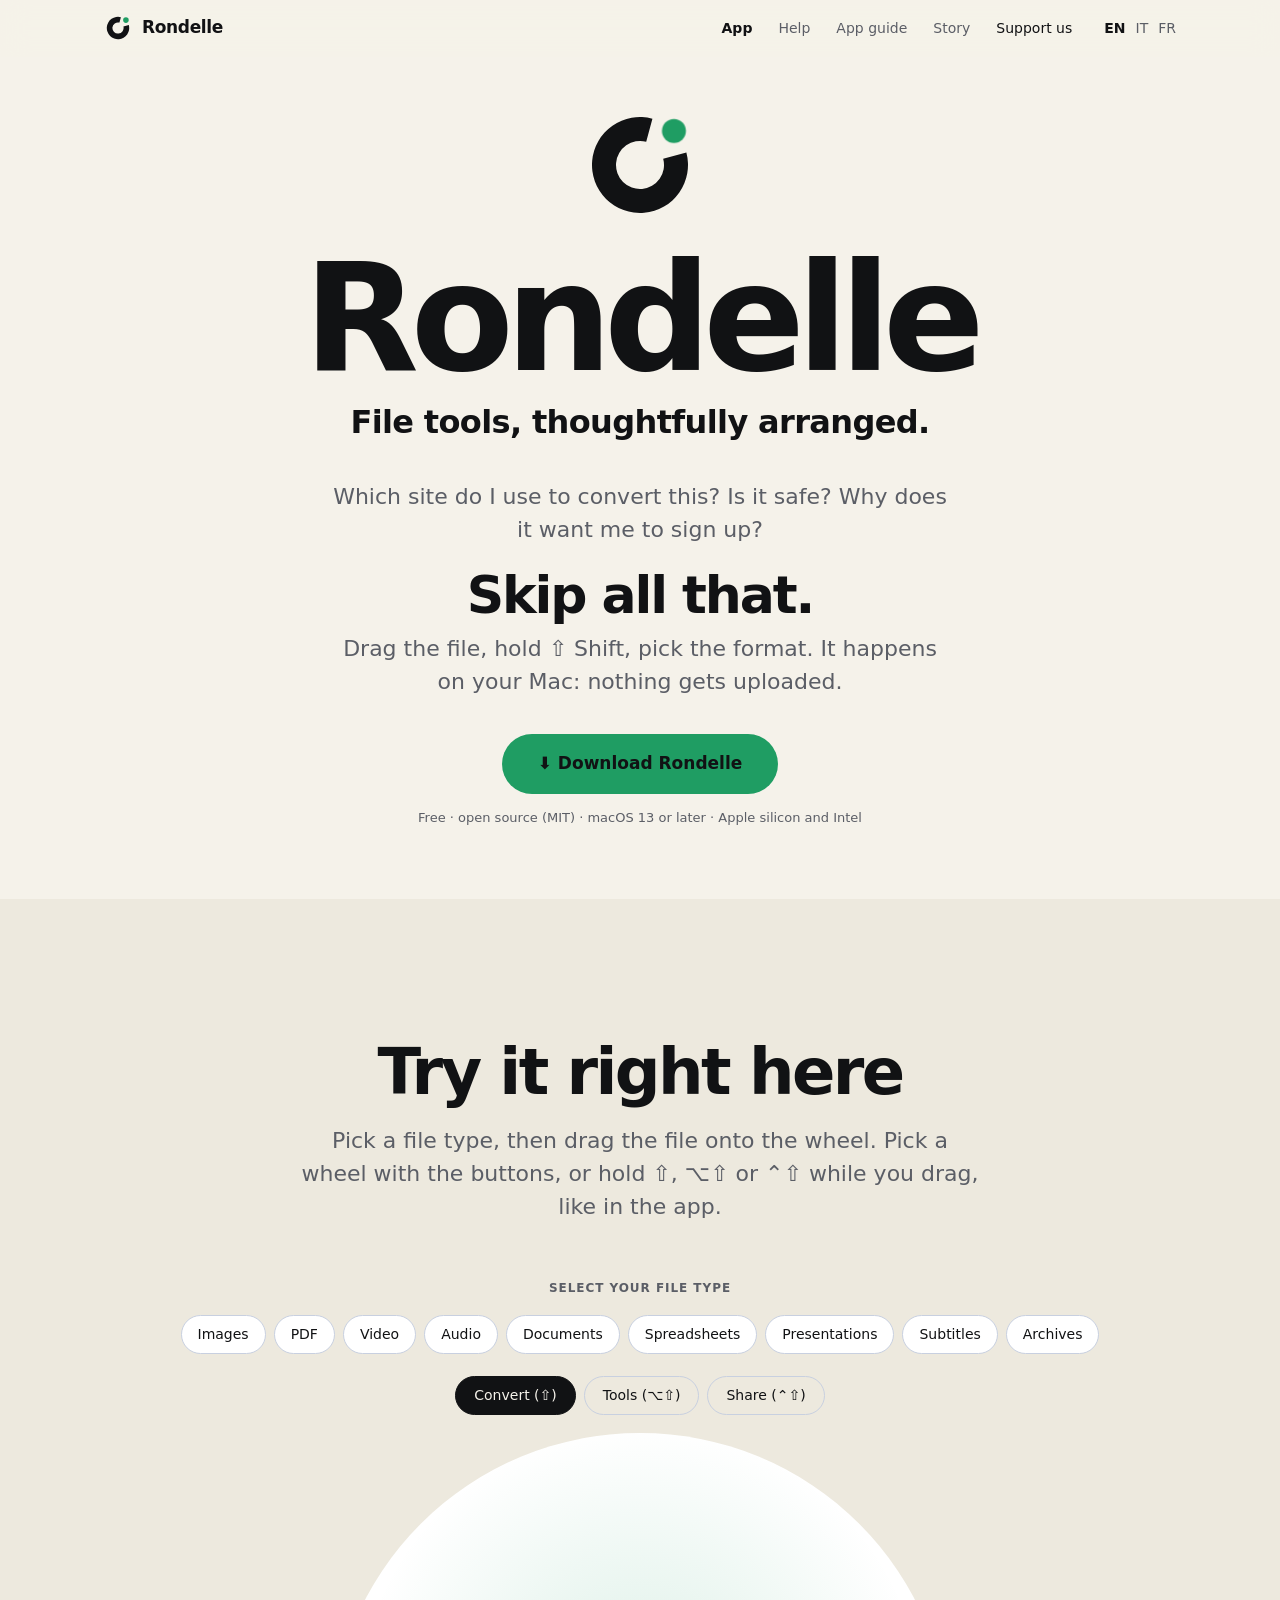
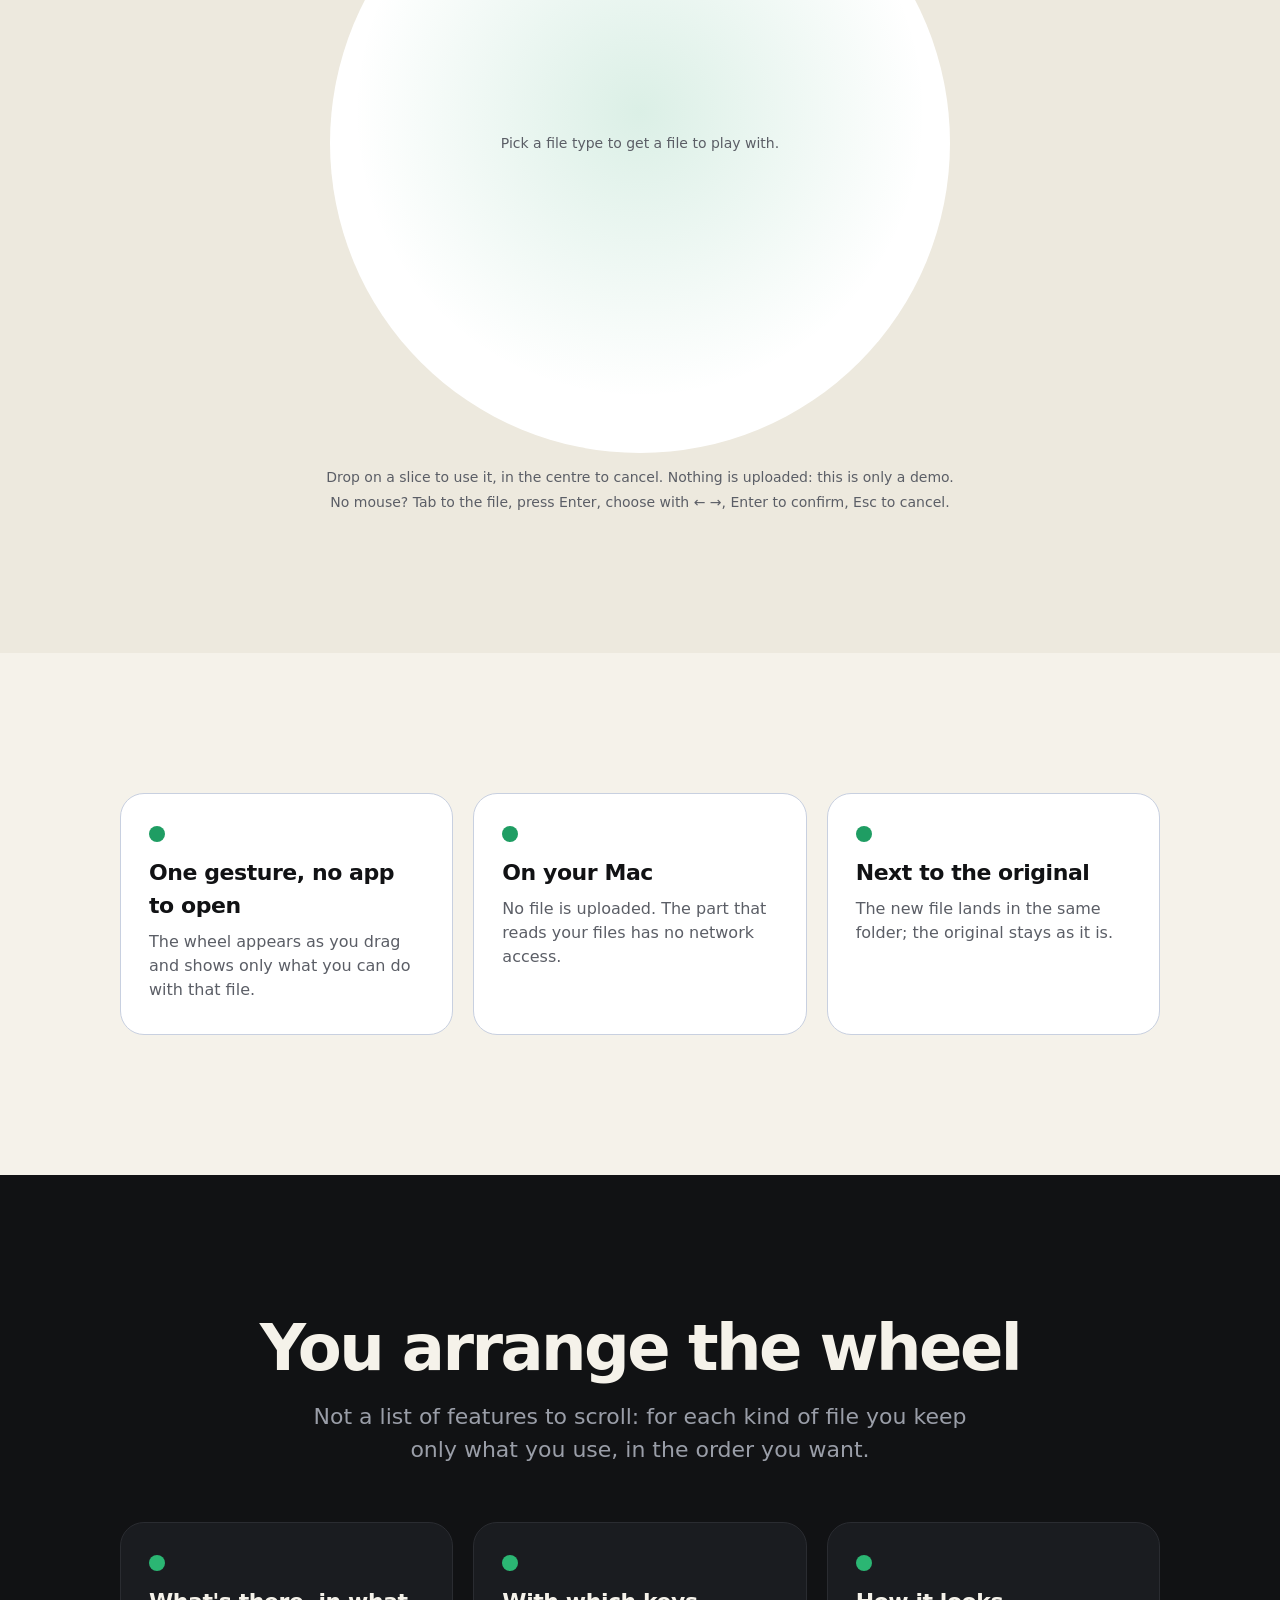
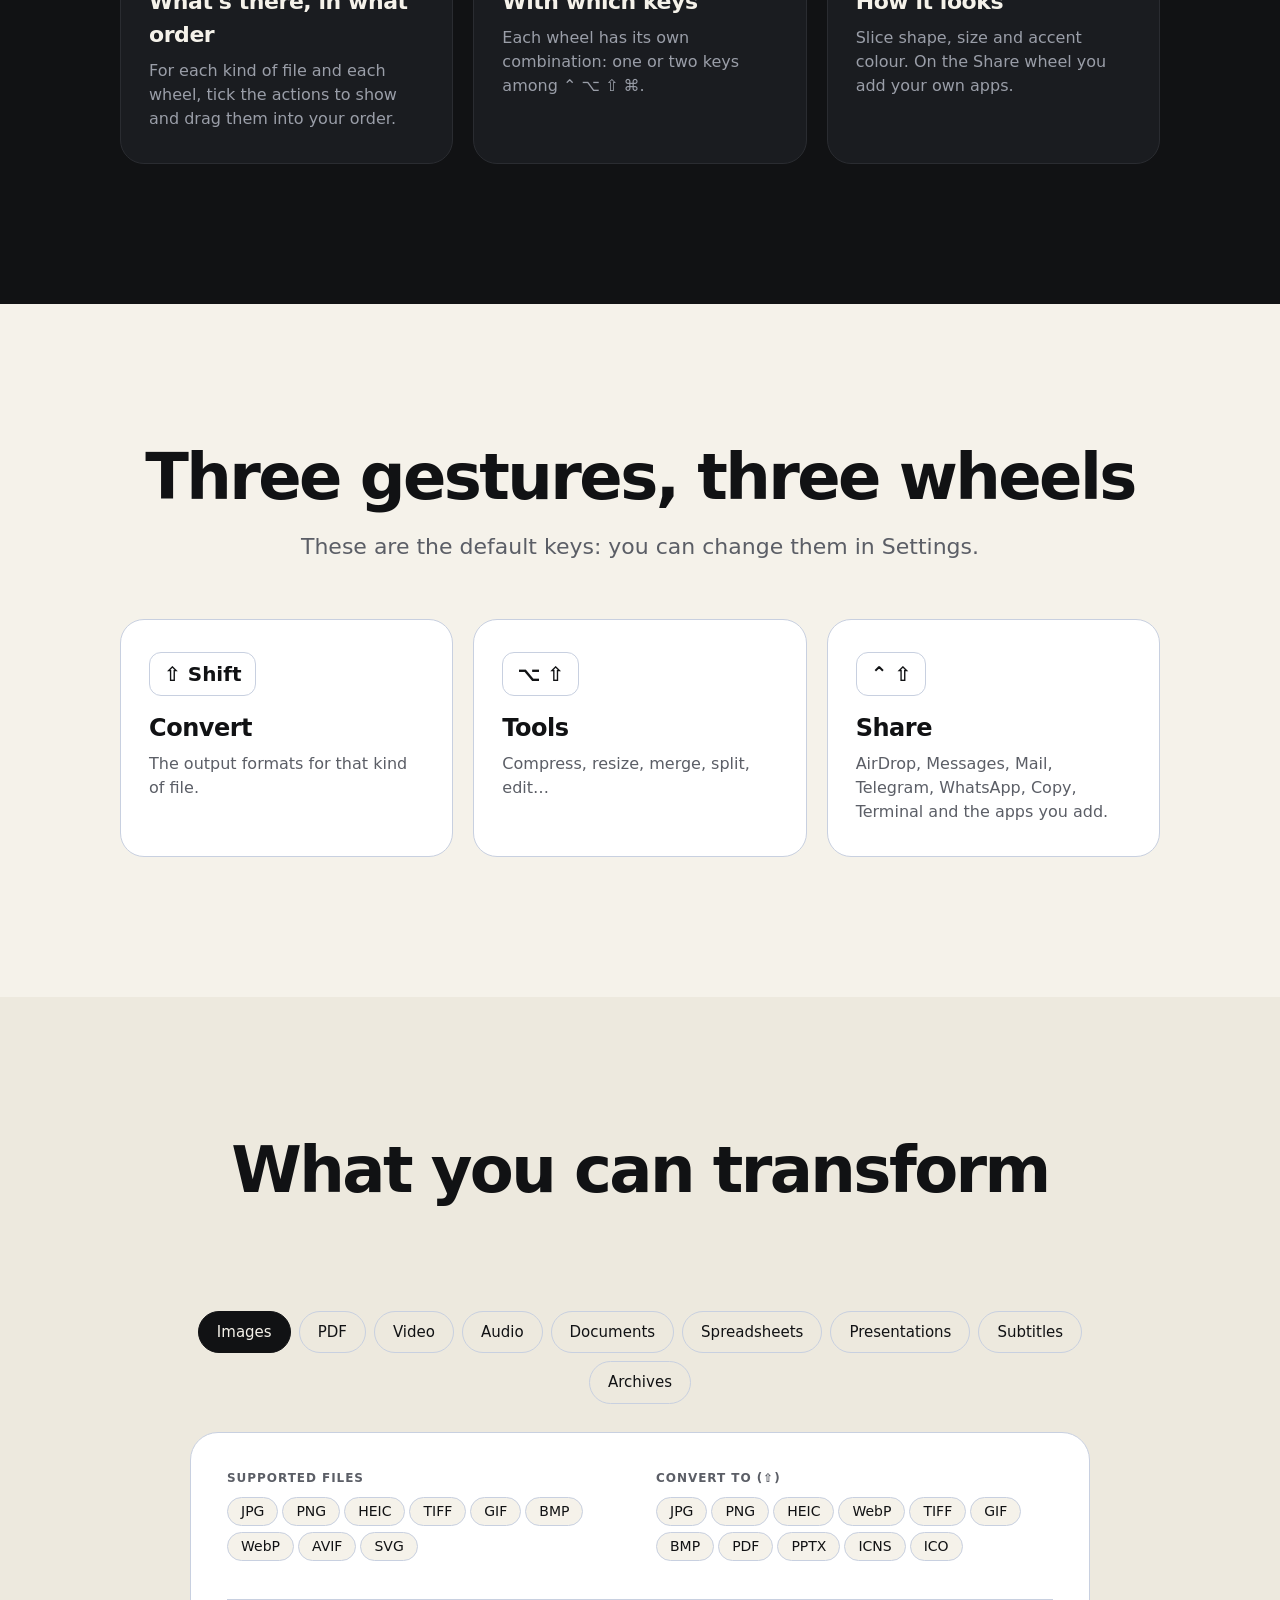
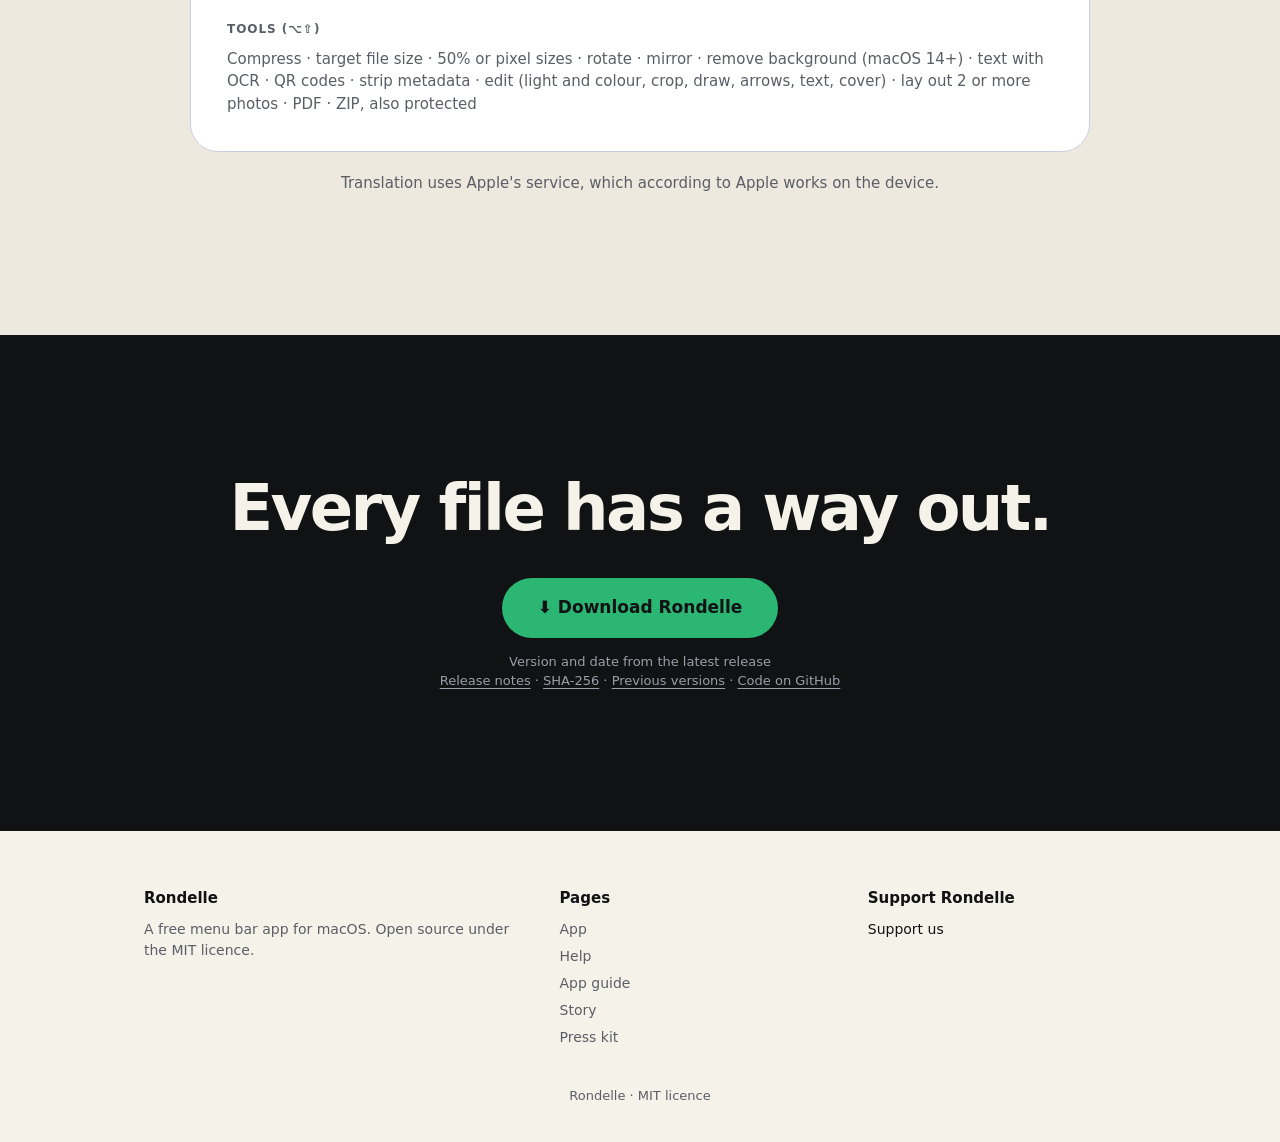
==== commit d53927f4: "Site: Help page with contact form, Support us page, story text, rounder wheel Support is now Help (A" ====
--- a/site/index.html
+++ b/site/index.html
@@ -10,7 +10,7 @@
 <script>document.documentElement.classList.add("js");if(location.hash=="#dark")document.documentElement.classList.add("dark");if(location.hash=="#light")document.documentElement.classList.add("light")</script>
 <a class="skip" href="#main" data-i="skip"></a>
 <header class="nav"><nav aria-label="Main"><a class="brand" href="index.html" data-keep="index.html"><svg width="28" viewBox="0 0 100 100" aria-hidden="true"><path fill="currentColor" d="M60.353 11.363A40 40 0 1 0 88.637 39.647L69.319 44.824A20 20 0 1 1 55.176 30.681Z"/><circle cx="78.284" cy="21.716" r="10" fill="var(--acc)"/></svg>Rondelle</a>
-<span class="links"><a href="index.html" data-keep="index.html" data-i="n_app"></a><a href="support.html" data-keep="support.html" data-i="n_support"></a><a href="guide.html" data-keep="guide.html" data-i="n_guide"></a><a href="story.html" data-keep="story.html" data-i="n_story"></a><a class="coffee" href="https://buymeacoffee.com/jackb998" rel="noopener" data-i="n_coffee"></a><span class="lang" role="group" aria-label="Language"><a href="#" data-lang="en">EN</a><a href="#" data-lang="it">IT</a><a href="#" data-lang="fr">FR</a></span></span></nav></header>
+<span class="links"><a href="index.html" data-keep="index.html" data-i="n_app"></a><a href="help.html" data-keep="help.html" data-i="n_support"></a><a href="guide.html" data-keep="guide.html" data-i="n_guide"></a><a href="story.html" data-keep="story.html" data-i="n_story"></a><a class="coffee" href="support-us.html" data-keep="support-us.html" data-i="n_coffee"></a><span class="lang" role="group" aria-label="Language"><a href="#" data-lang="en">EN</a><a href="#" data-lang="it">IT</a><a href="#" data-lang="fr">FR</a></span></span></nav></header>
 <main id="main">
 <section class="hero"><svg class="sym" viewBox="0 0 100 100" aria-hidden="true"><path fill="currentColor" d="M60.353 11.363A40 40 0 1 0 88.637 39.647L69.319 44.824A20 20 0 1 1 55.176 30.681Z"/><circle cx="78.284" cy="21.716" r="10" fill="var(--acc)"/></svg>
 <h1>Rondelle</h1>
@@ -22,7 +22,7 @@
 <div class="play"><div class="pick" id="pick" role="group" aria-labelledby="selh"><h4 id="selh" data-i="sel_h"></h4><button data-k="img" data-i="tab_img"></button><button data-k="pdf" data-i="tab_pdf"></button><button data-k="vid" data-i="tab_vid"></button><button data-k="aud" data-i="tab_aud"></button><button data-k="doc" data-i="tab_doc"></button><button data-k="xls" data-i="tab_xls"></button><button data-k="pres" data-i="tab_pres"></button><button data-k="sub" data-i="tab_sub"></button><button data-k="arc" data-i="tab_arc"></button></div>
 <div class="arena"><div class="modes" id="modes" role="group" aria-label="Wheel"><button data-mode="conv" data-i="m_conv"></button><button data-mode="tools" data-i="m_tools"></button><button data-mode="share" data-i="m_share"></button></div>
 <div class="stage2" id="stage" aria-describedby="kbhint"><div class="files" id="files"></div><p class="empty" id="empty" data-i="empty"></p>
-<svg class="wheel ov" id="wh" viewBox="-170 -170 340 340" aria-hidden="true"><g id="sl"></g><circle class="hub" r="55"/><text class="hubt" id="hub" y="5"></text><circle class="dotw" id="dot" cx="0" cy="-63" r="5.5"/></svg>
+<svg class="wheel ov" id="wh" viewBox="-170 -170 340 340" aria-hidden="true"><circle class="disc" r="166"/><g id="sl"></g><circle class="hub" r="55"/><text class="hubt" id="hub" y="5"></text><circle class="dotw" id="dot" cx="0" cy="-63" r="5.5"/></svg>
 <div class="fi ghost" id="ghost"></div><span class="sr" id="sr" aria-live="polite"></span><div class="toast" id="toast" role="status" aria-live="polite"></div></div>
 <p class="hint" data-i="play_hint"></p><p class="hint kb" id="kbhint" data-i="kb_hint"></p></div></div></div></section>
 <section class="band"><div class="wrap"><section class="grid3"><div><span class="dot"></span><h3 data-i="g1h"></h3><span data-i="g1"></span></div><div><span class="dot"></span><h3 data-i="g2h"></h3><span data-i="g2"></span></div><div><span class="dot"></span><h3 data-i="g3h"></h3><span data-i="g3"></span></div></section></div></section>
@@ -39,8 +39,8 @@
 </main>
 <section class="foot">
 <div><h4>Rondelle</h4><span data-i="f1"></span></div>
-<div><h4 data-i="ft_pages"></h4><a href="index.html" data-keep="index.html" data-i="n_app"></a><a href="support.html" data-keep="support.html" data-i="n_support"></a><a href="guide.html" data-keep="guide.html" data-i="n_guide"></a><a href="story.html" data-keep="story.html" data-i="n_story"></a><a href="press.html" data-keep="press.html" data-i="n_press"></a></div>
-<div><h4 data-i="cf_h"></h4><a class="coffee" href="https://buymeacoffee.com/jackb998" rel="noopener" data-i="n_coffee"></a></div>
+<div><h4 data-i="ft_pages"></h4><a href="index.html" data-keep="index.html" data-i="n_app"></a><a href="help.html" data-keep="help.html" data-i="n_support"></a><a href="guide.html" data-keep="guide.html" data-i="n_guide"></a><a href="story.html" data-keep="story.html" data-i="n_story"></a><a href="press.html" data-keep="press.html" data-i="n_press"></a></div>
+<div><h4 data-i="cf_h"></h4><a class="coffee" href="support-us.html" data-keep="support-us.html" data-i="n_coffee"></a></div>
 </section>
 <footer data-i="foot"></footer>
 <script src="site.js"></script>
--- a/site/style.css
+++ b/site/style.css
@@ -188,3 +188,29 @@
 .rail figure.wide{flex-basis:min(860px,90vw);padding:12px}.rail figure.wide img{border-radius:10px;border:1px solid var(--line)}
 .note{font-size:14px;max-width:760px;margin:24px auto 0}
 @media (max-width:760px){.cust3{grid-template-columns:1fr}}
+/* contact form (Help page) */
+.contact{max-width:620px}.contact form{display:flex;flex-direction:column;gap:12px}
+.contact textarea,.contact input[type=email]{font:inherit;width:100%;color:var(--fg);background:var(--card);border:1px solid var(--line);border-radius:12px;padding:12px 14px}
+.contact textarea{resize:vertical;min-height:120px}.contact textarea:focus,.contact input:focus{outline:2px solid var(--acc);outline-offset:1px}
+.kinds{display:flex;gap:8px;justify-content:center;flex-wrap:wrap}.kinds label{cursor:pointer}.kinds input{position:absolute;opacity:0;pointer-events:none}
+.kinds span{display:inline-block;border:1px solid var(--line);border-radius:99px;padding:7px 16px;font-size:14px}
+.kinds input:checked+span{background:var(--fg);border-color:var(--fg);color:var(--bg)}.kinds input:focus-visible+span{outline:2px solid var(--acc);outline-offset:2px}
+.hp{position:absolute;left:-9999px;width:1px;height:1px;opacity:0}
+.contact .btn{align-self:center;border:0;font:inherit;font-weight:600;cursor:pointer;margin-top:6px}.contact .btn:disabled{opacity:.6;cursor:default}
+.contact .note{color:var(--mut);font-size:13px;text-align:center}
+.status{text-align:center;font-size:14px;min-height:20px;color:var(--fg)}.status[data-s=err]{color:#c0392b}
+:root.dark .status[data-s=err]{color:#ff8a7a}
+@media (prefers-color-scheme:dark){:root:not(.light) .status[data-s=err]{color:#ff8a7a}}
+.contact h2{text-align:center}.contact>.lead{text-align:center;margin-left:auto;margin-right:auto}
+/* interactive wheel: centred, closer to the app (glass disc, soft pieces, accent dot) */
+.play{grid-template-columns:1fr;gap:22px;justify-items:center;text-align:center}
+.pick{flex-direction:row;flex-wrap:wrap;justify-content:center}.pick h4{width:100%;text-align:center}
+.pick button{padding:8px 16px;border-radius:99px;font-size:14px}.pick button:hover:not(.on){transform:translateY(-1px)}
+.arena{width:100%}
+.stage2{width:min(620px,100%);border:0;background:radial-gradient(circle at 50% 45%,color-mix(in srgb,var(--acc) 16%,transparent),transparent 62%),var(--card)}
+.wheel .disc{fill:color-mix(in srgb,var(--bg) 94%,transparent);stroke:var(--line);stroke-width:1.2;filter:drop-shadow(0 14px 28px rgba(0,0,0,.28))}
+.wheel path{fill:color-mix(in srgb,var(--fg) 6%,transparent);stroke:var(--line);stroke-width:.8}
+.wheel .s:not(.on) text{fill:var(--fg)}
+.wheel .s.on path{fill:var(--acc);stroke:color-mix(in srgb,var(--acc) 70%,#fff)}
+.wheel .hub{fill:color-mix(in srgb,var(--fg) 5%,var(--bg));stroke:var(--line);stroke-width:1}
+.wheel .hubt{font-size:13px}
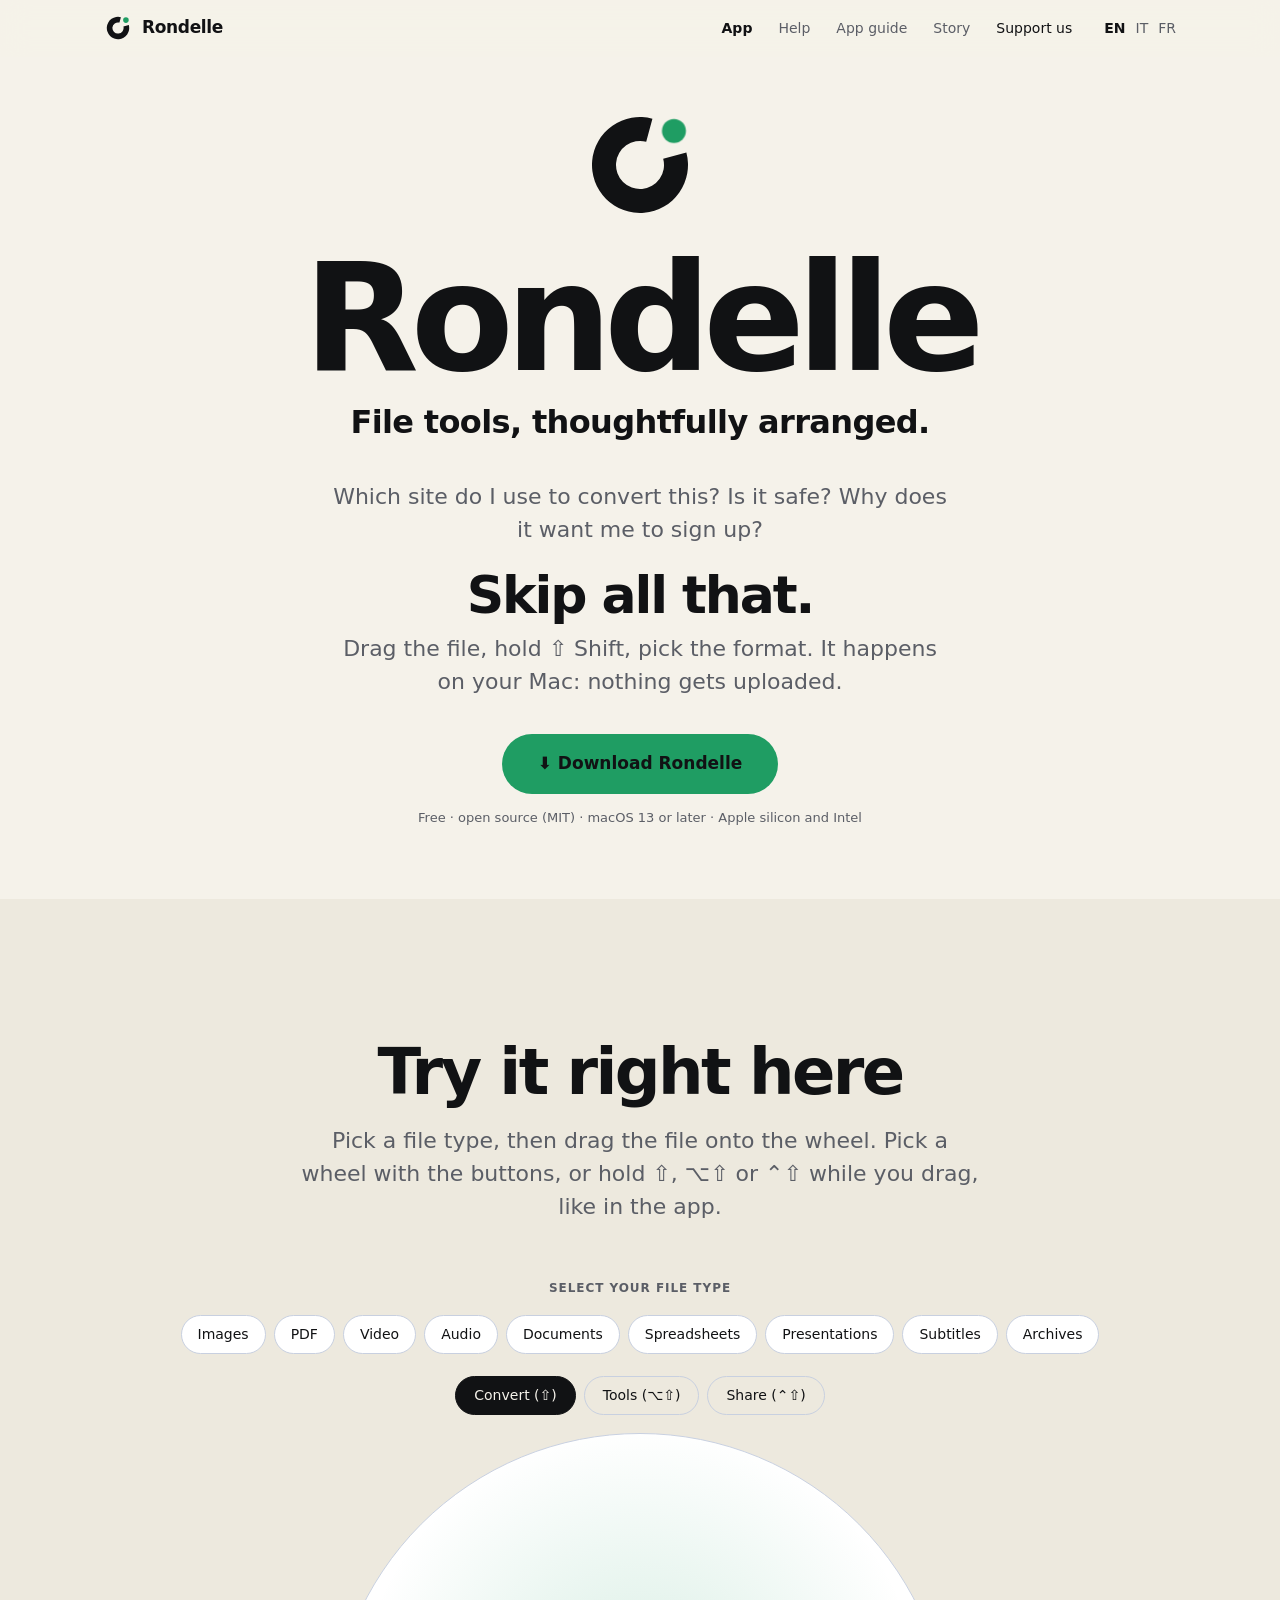
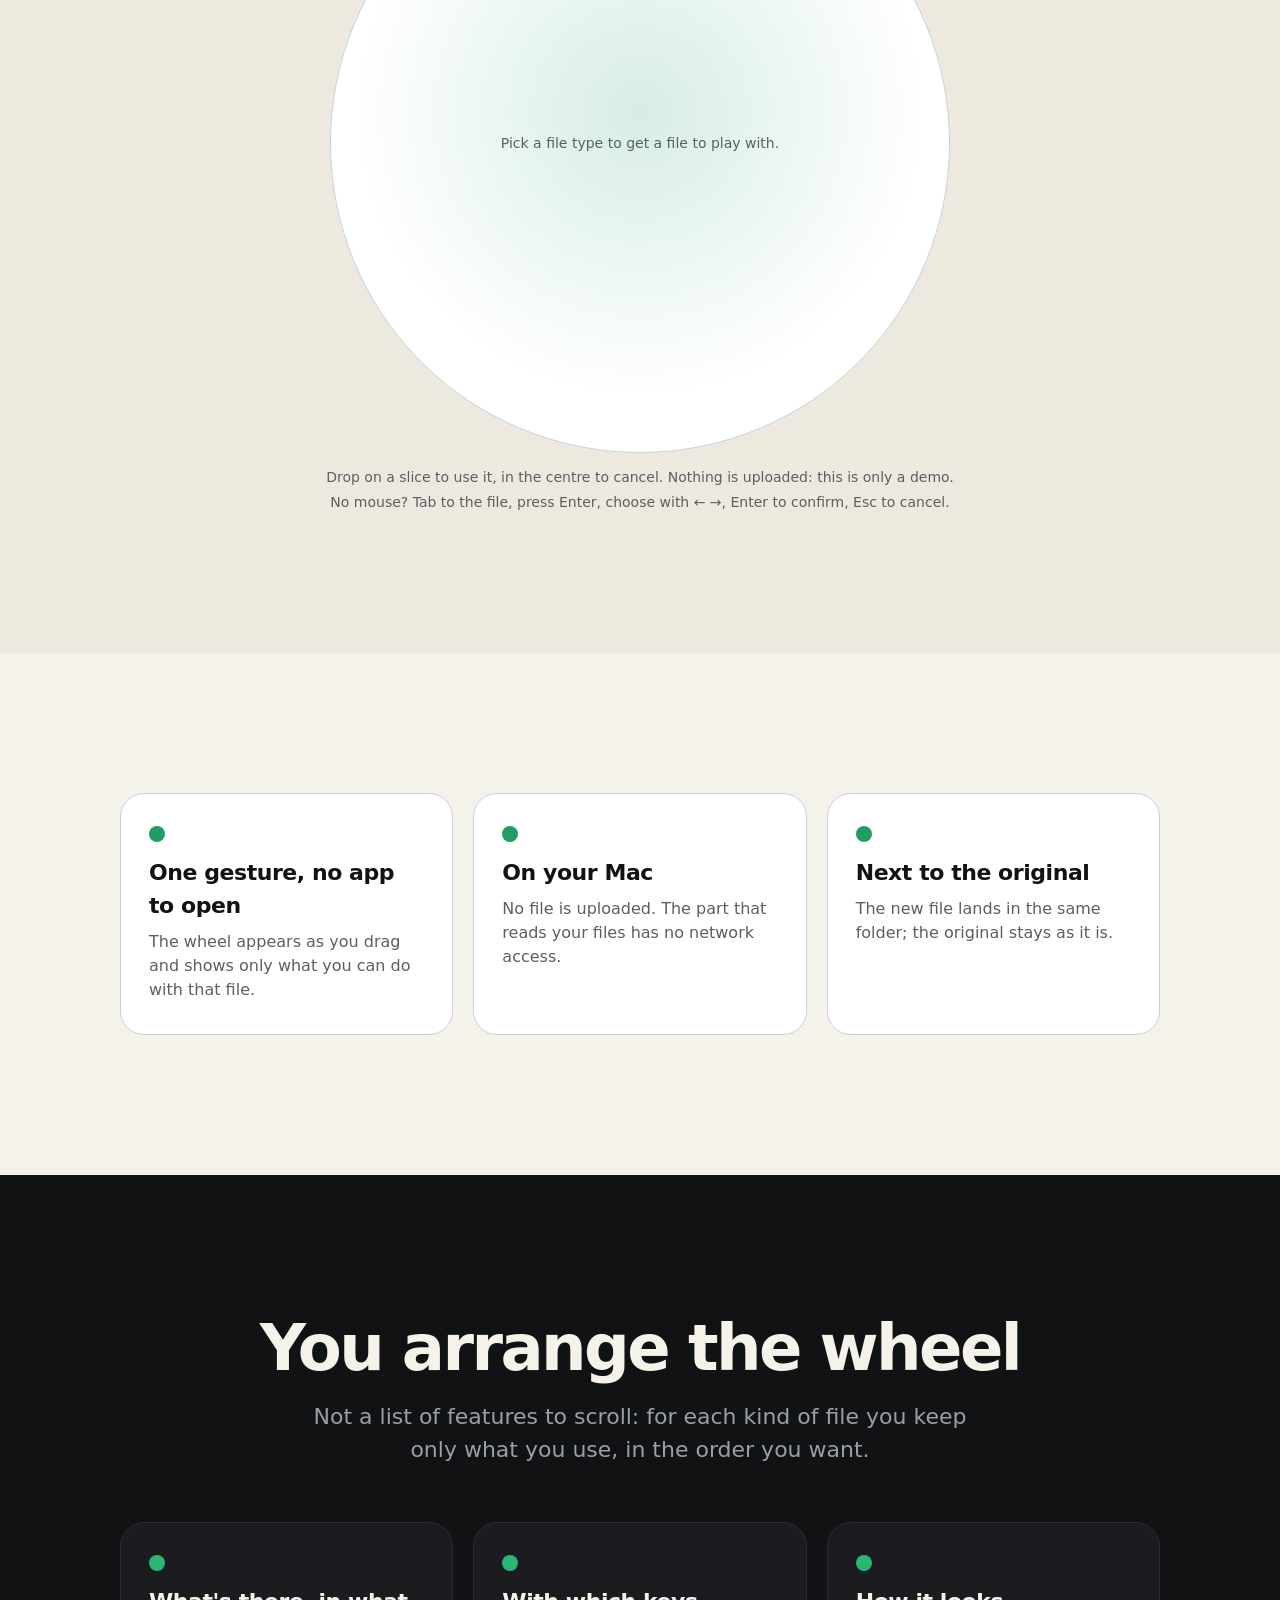
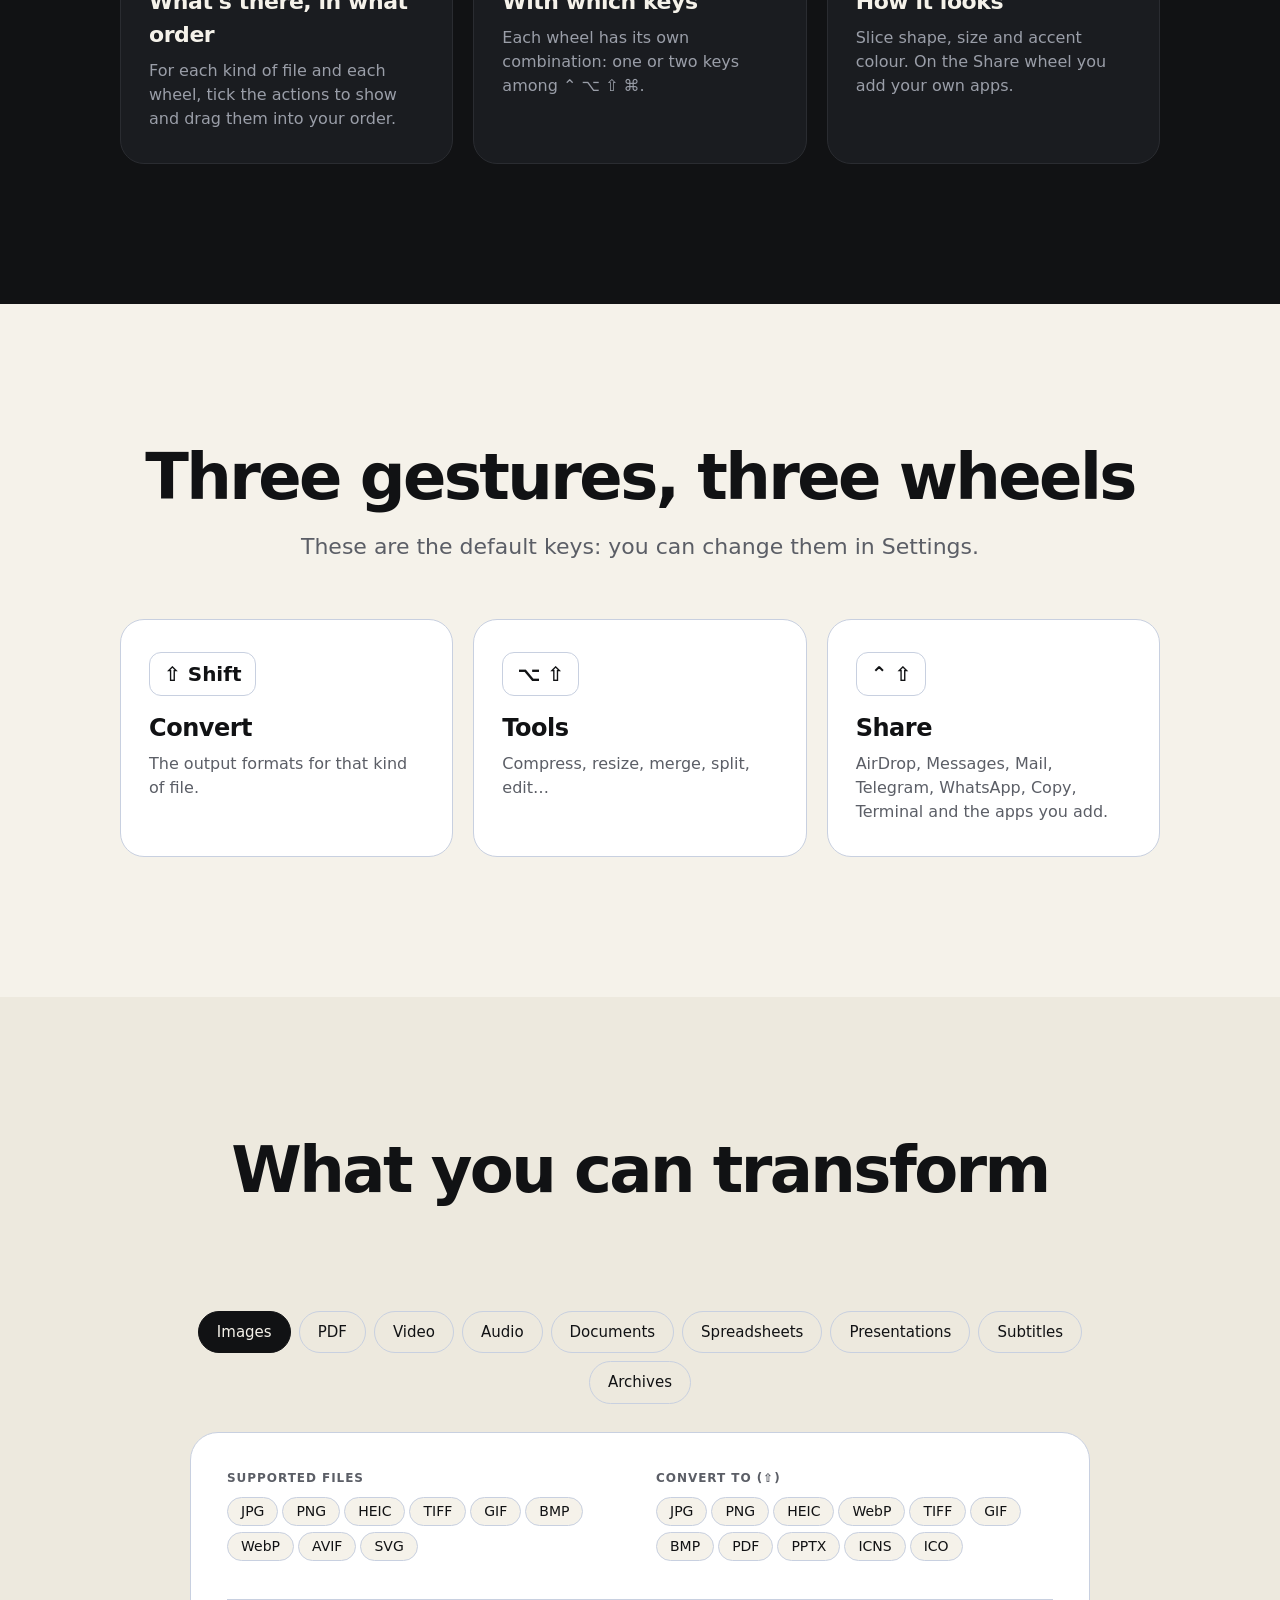
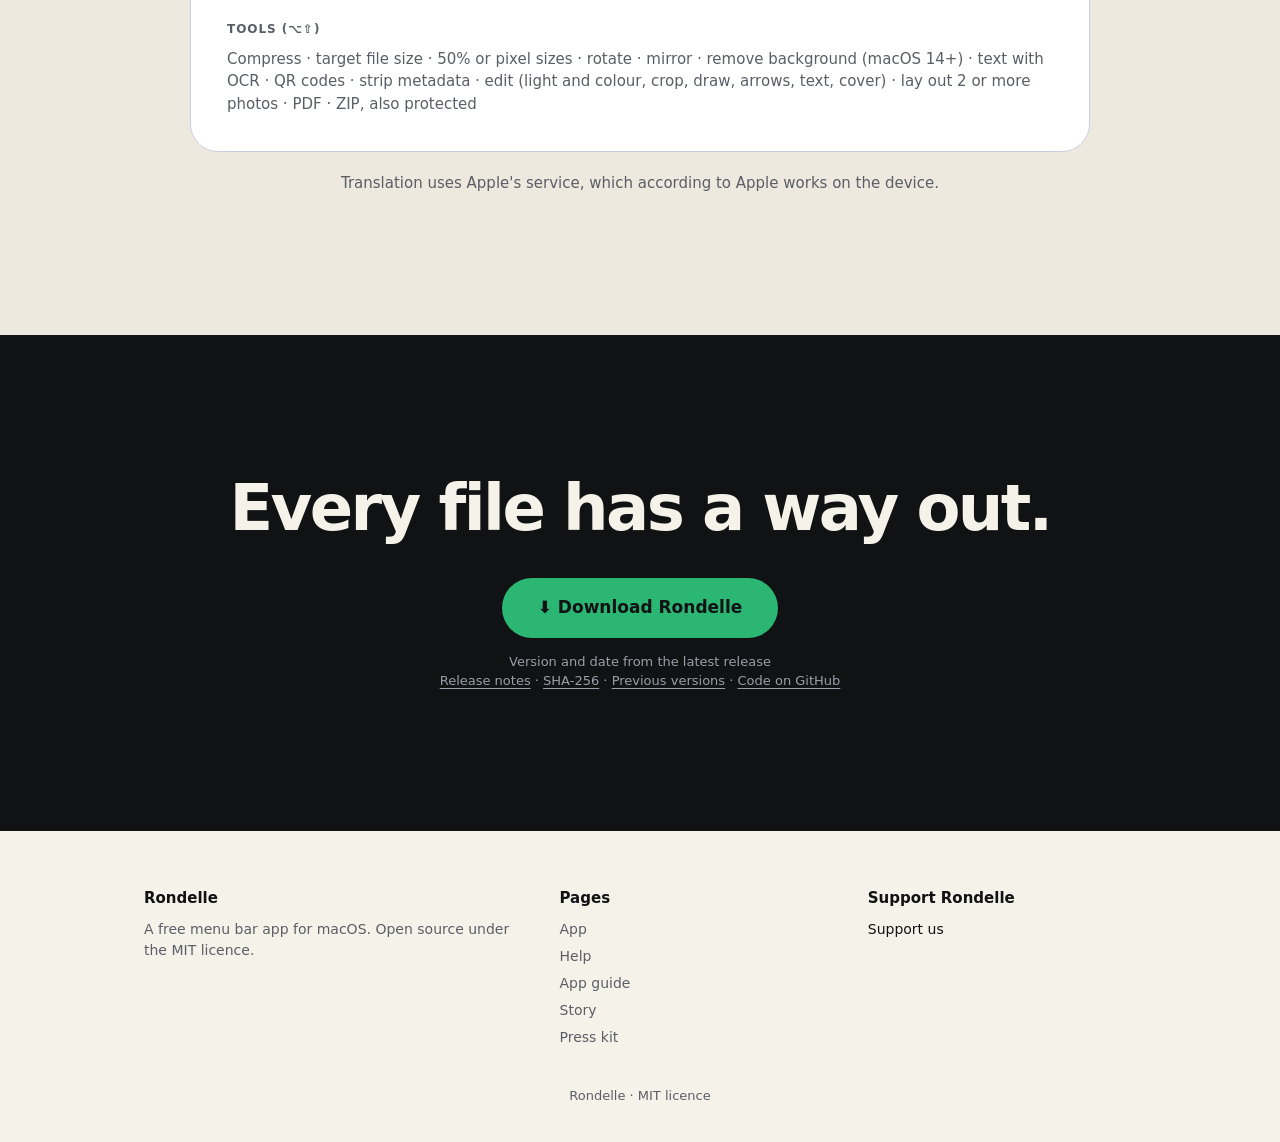
==== commit 7186a397: "Site: Content-Security-Policy and referrer policy as <meta> on every page (T2, T3, T6) default-src '" ====
--- a/site/index.html
+++ b/site/index.html
@@ -1,5 +1,5 @@
 <!doctype html>
-<html lang="en"><head><meta charset="utf-8"><meta name="viewport" content="width=device-width,initial-scale=1">
+<html lang="en"><head><meta charset="utf-8"><meta http-equiv="Content-Security-Policy" content="default-src 'self'; script-src 'self' 'sha256-dGshpRsGfu4VIotXSHkacXlFq/Fg/K5edTqTFjCExdk='; style-src 'self' 'unsafe-inline'; img-src 'self' data:; font-src 'self'; connect-src 'self' https://api.github.com https://api.formdall.de; frame-src 'none'; base-uri 'none'; object-src 'none'; form-action 'self'"><meta name="referrer" content="strict-origin-when-cross-origin"><meta name="viewport" content="width=device-width,initial-scale=1">
 <title>Rondelle</title>
 <meta name="description" content="">
 <link rel="icon" href="favicon.svg" type="image/svg+xml">
--- a/site/style.css
+++ b/site/style.css
@@ -214,3 +214,10 @@
 .wheel .s.on path{fill:var(--acc);stroke:color-mix(in srgb,var(--acc) 70%,#fff)}
 .wheel .hub{fill:color-mix(in srgb,var(--fg) 5%,var(--bg));stroke:var(--line);stroke-width:1}
 .wheel .hubt{font-size:13px}
+/* wheel demo: no box behind the wheel */
+.stage2{background:none;border:0;border-radius:0;overflow:visible}
+.wheel .disc{filter:none}
+/* wheel demo: only the soft green glow, fading out, no card and no edge */
+.stage2{background:radial-gradient(circle at 50% 50%,color-mix(in srgb,var(--acc) 22%,transparent) 0,color-mix(in srgb,var(--acc) 8%,transparent) 42%,transparent 68%);border-radius:50%;overflow:visible}
+/* wheel demo: the round drop zone is back (fill, thin edge, soft green glow); the wheel's own shadow stays off */
+.stage2{background:radial-gradient(circle at 50% 45%,color-mix(in srgb,var(--acc) 18%,transparent),transparent 62%),var(--card);border:1px solid var(--line);border-radius:50%;overflow:hidden}
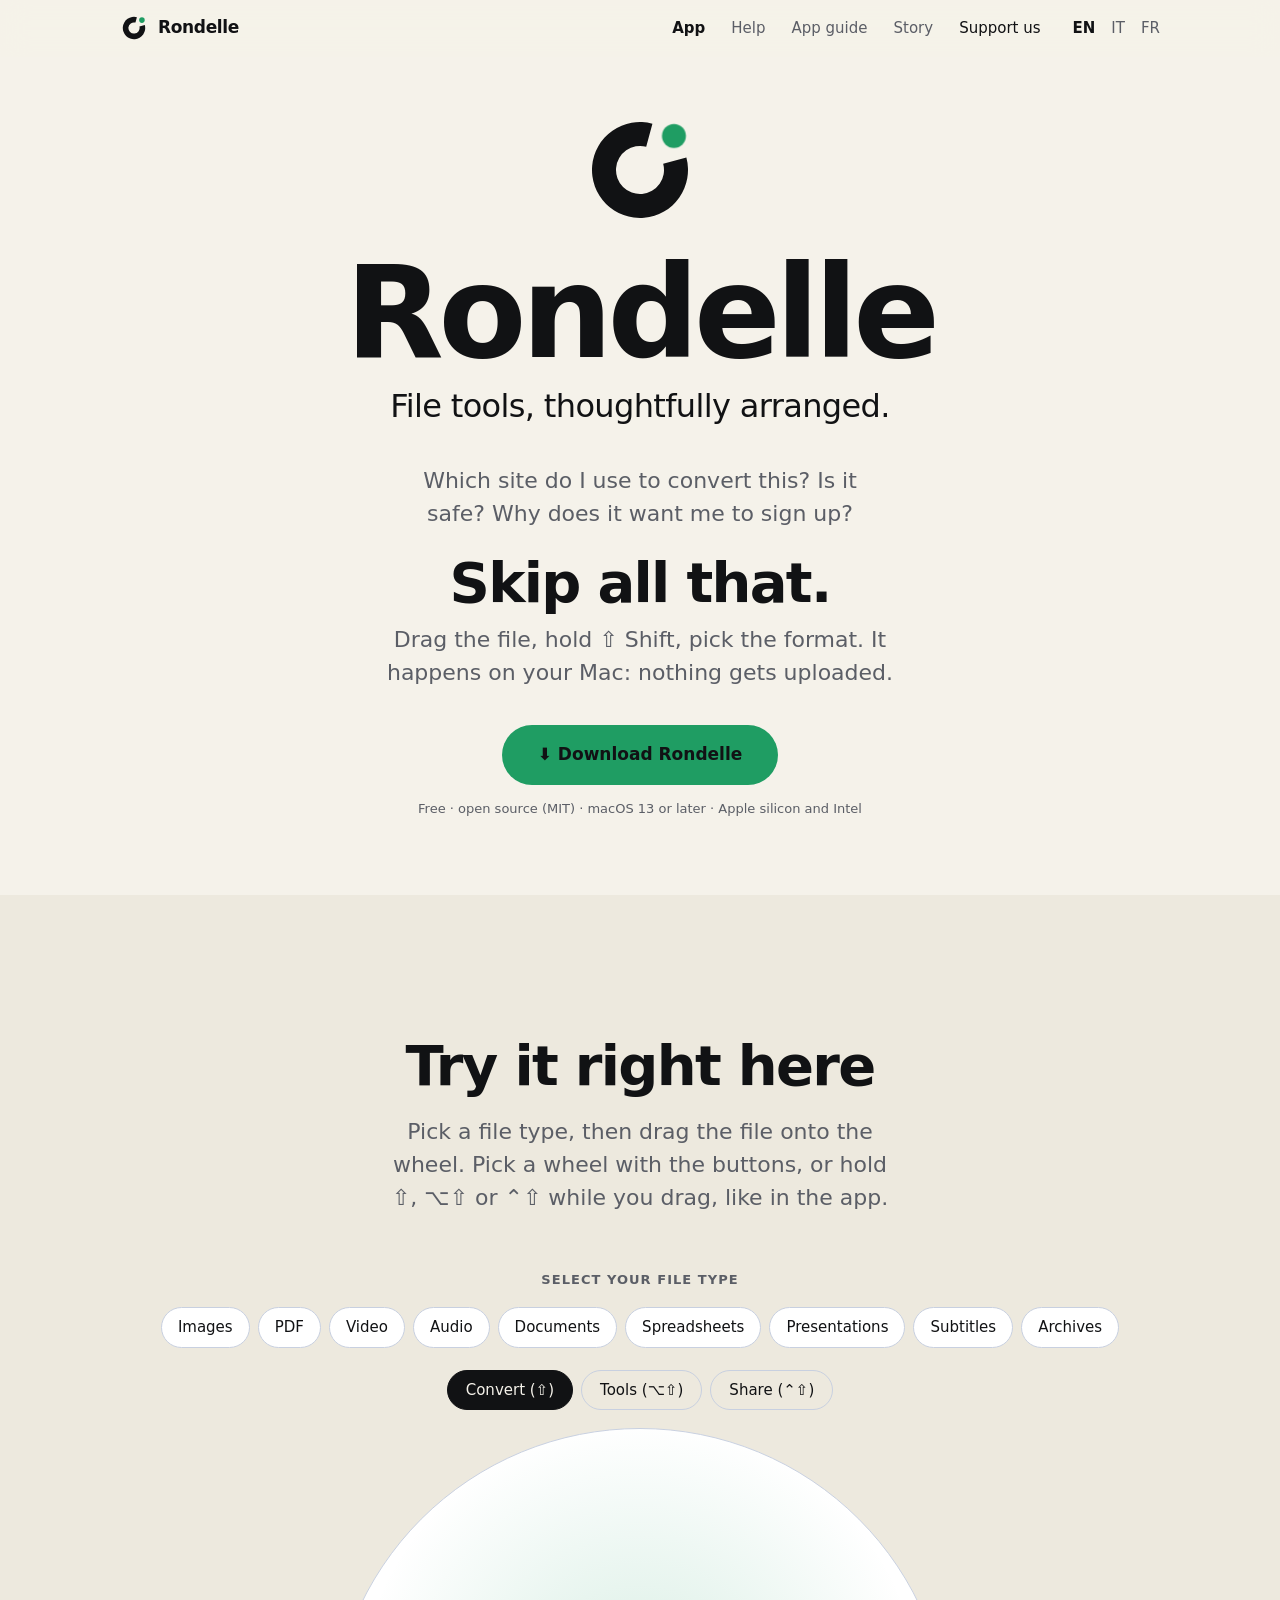
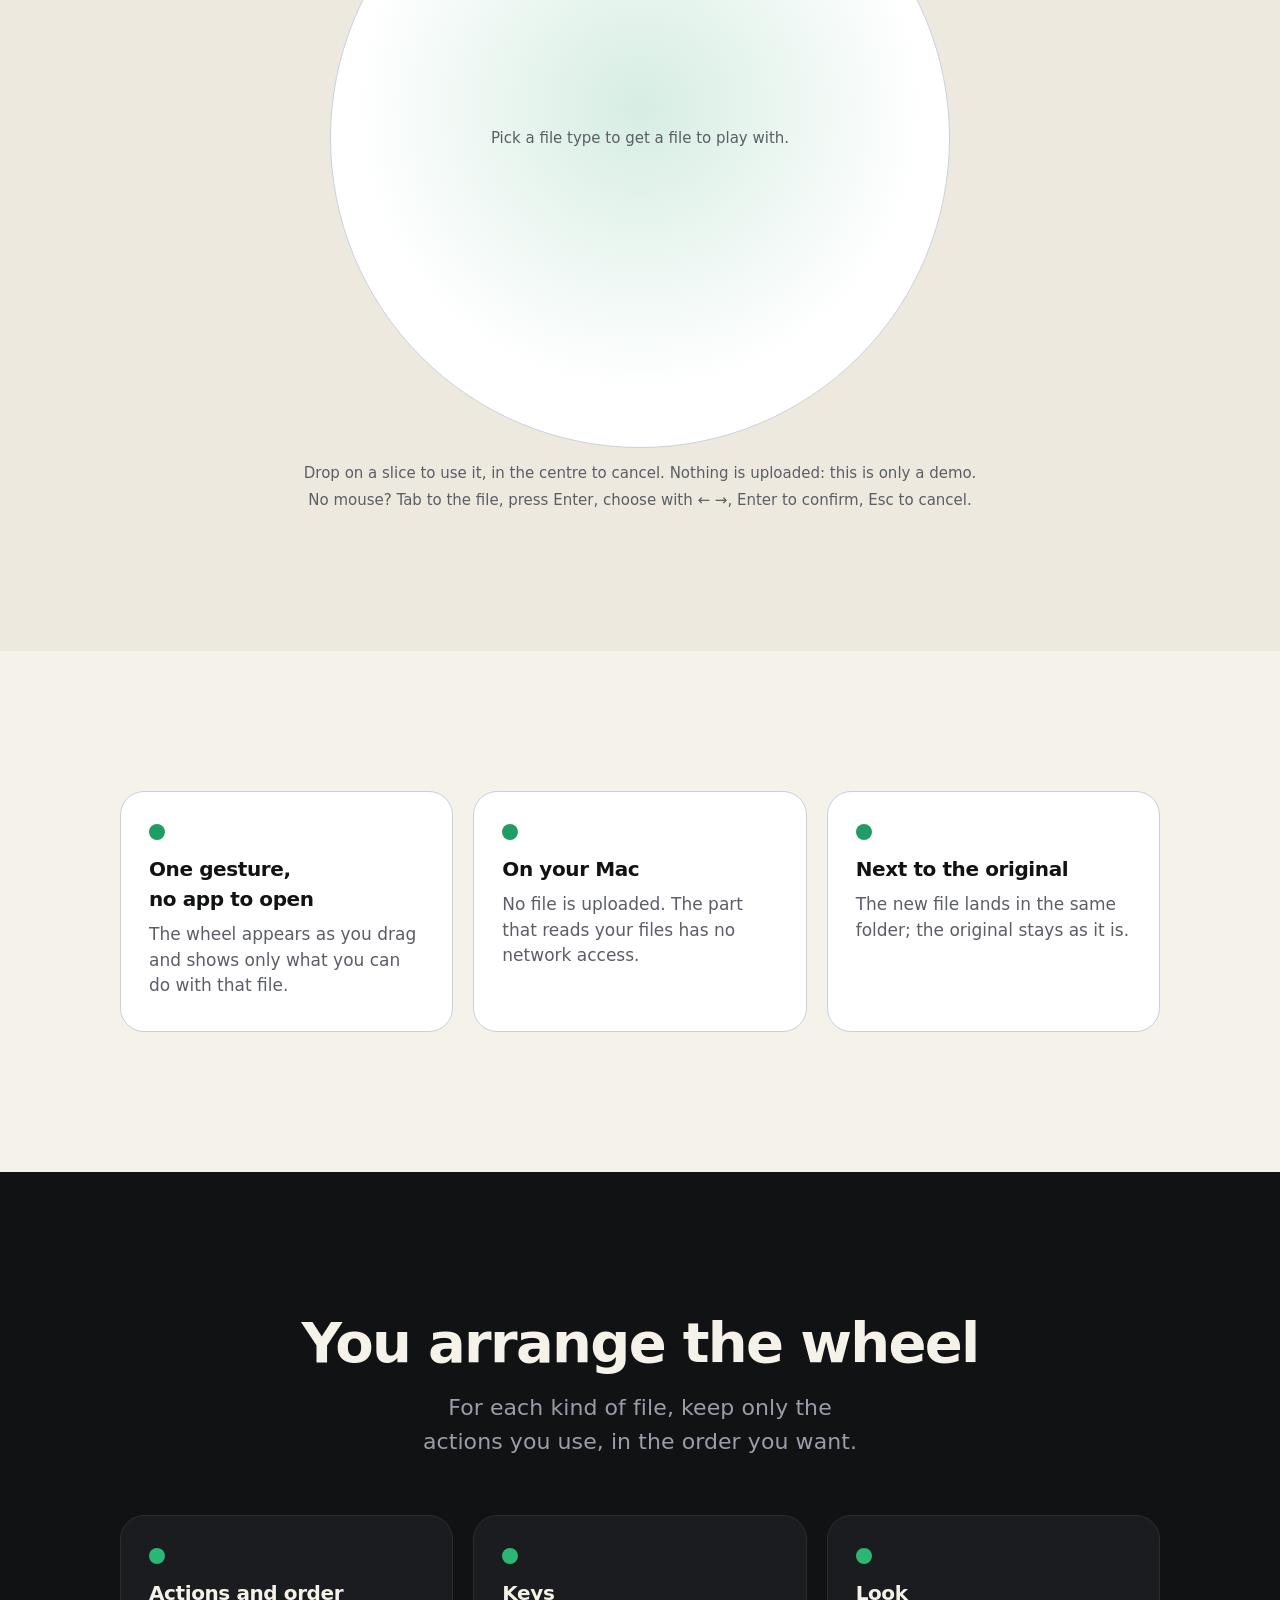
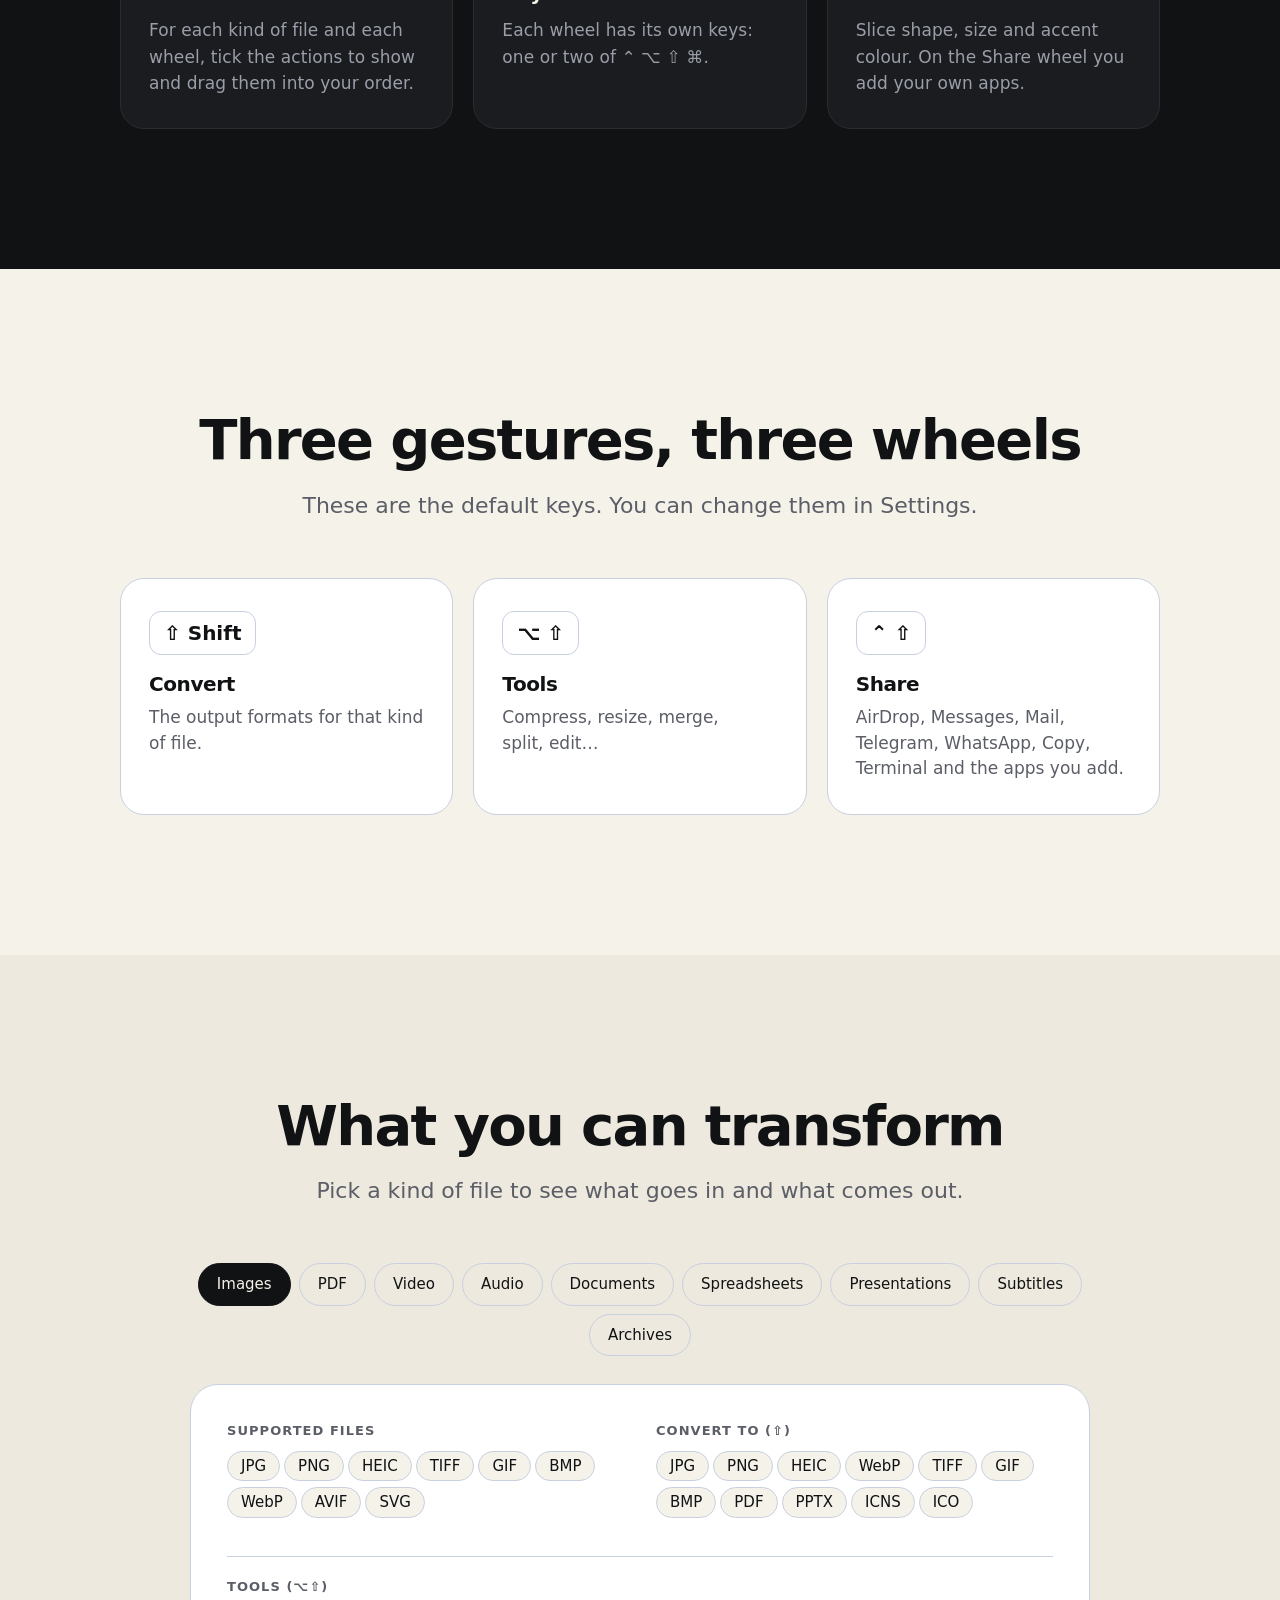
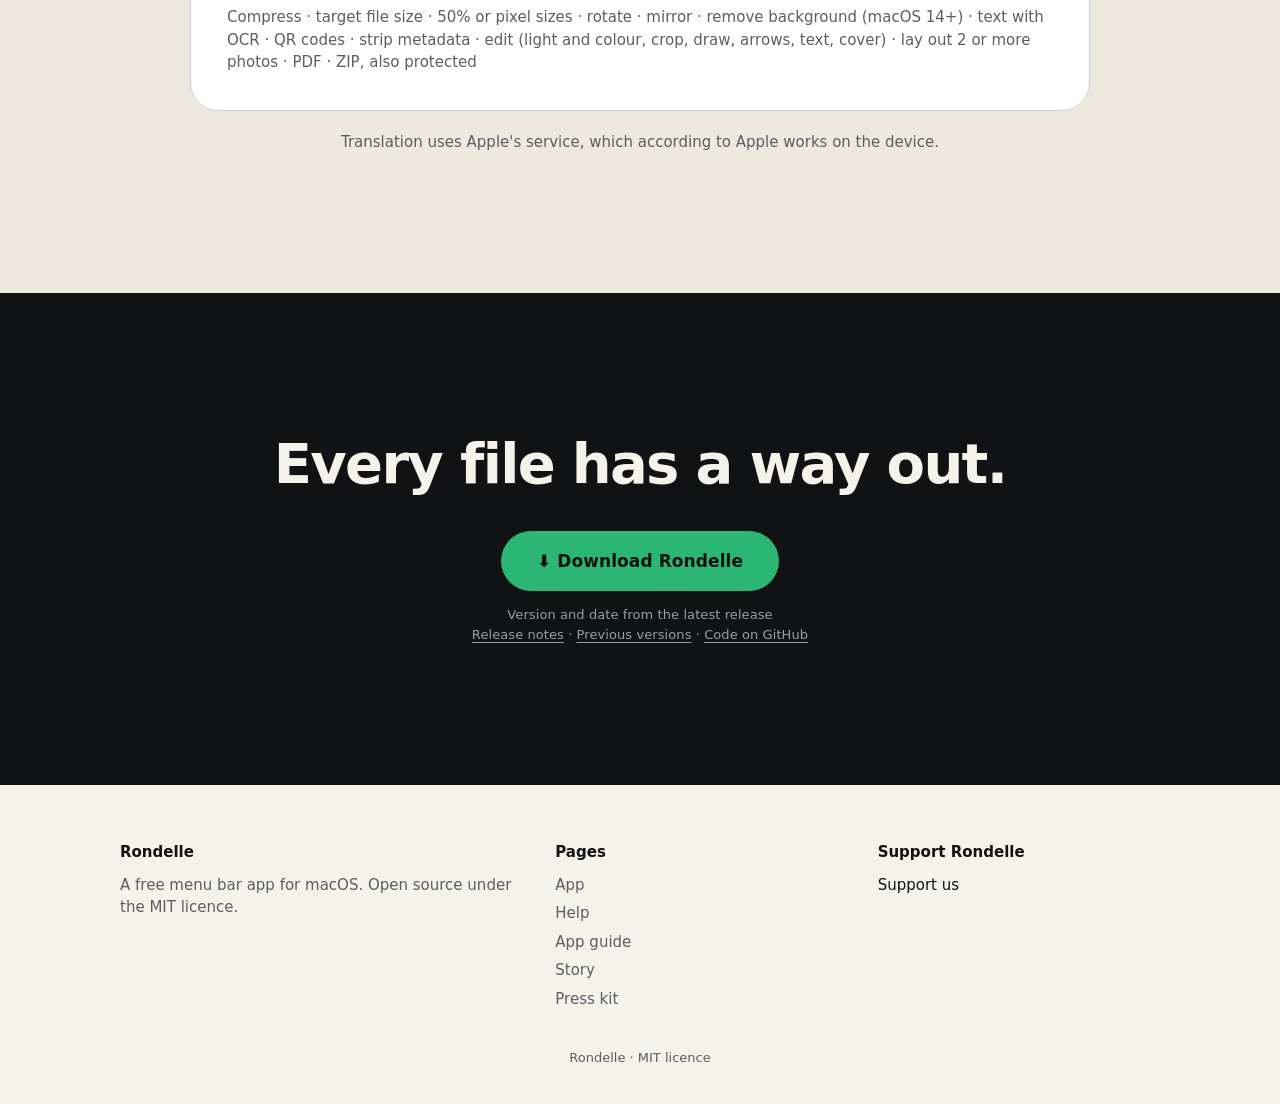
==== commit 34145d41: "Site: accessibility and typography pass, equal edges, clearer copy - Language links and the guide's " ====
--- a/site/index.html
+++ b/site/index.html
@@ -19,7 +19,7 @@
 <div><a class="btn" href="https://github.com/jackb998/rondelle/releases/latest" data-i="dl"></a><span class="small" data-i="small"></span></div>
 </section>
 <section class="band alt" id="try"><div class="wrap"><h2 data-i="play_h"></h2><p class="lead" data-i="play_l"></p>
-<div class="play"><div class="pick" id="pick" role="group" aria-labelledby="selh"><h4 id="selh" data-i="sel_h"></h4><button data-k="img" data-i="tab_img"></button><button data-k="pdf" data-i="tab_pdf"></button><button data-k="vid" data-i="tab_vid"></button><button data-k="aud" data-i="tab_aud"></button><button data-k="doc" data-i="tab_doc"></button><button data-k="xls" data-i="tab_xls"></button><button data-k="pres" data-i="tab_pres"></button><button data-k="sub" data-i="tab_sub"></button><button data-k="arc" data-i="tab_arc"></button></div>
+<div class="play"><div class="pick" id="pick" role="group" aria-labelledby="selh"><h3 id="selh" data-i="sel_h"></h3><button data-k="img" data-i="tab_img"></button><button data-k="pdf" data-i="tab_pdf"></button><button data-k="vid" data-i="tab_vid"></button><button data-k="aud" data-i="tab_aud"></button><button data-k="doc" data-i="tab_doc"></button><button data-k="xls" data-i="tab_xls"></button><button data-k="pres" data-i="tab_pres"></button><button data-k="sub" data-i="tab_sub"></button><button data-k="arc" data-i="tab_arc"></button></div>
 <div class="arena"><div class="modes" id="modes" role="group" aria-label="Wheel"><button data-mode="conv" data-i="m_conv"></button><button data-mode="tools" data-i="m_tools"></button><button data-mode="share" data-i="m_share"></button></div>
 <div class="stage2" id="stage" aria-describedby="kbhint"><div class="files" id="files"></div><p class="empty" id="empty" data-i="empty"></p>
 <svg class="wheel ov" id="wh" viewBox="-170 -170 340 340" aria-hidden="true"><circle class="disc" r="166"/><g id="sl"></g><circle class="hub" r="55"/><text class="hubt" id="hub" y="5"></text><circle class="dotw" id="dot" cx="0" cy="-63" r="5.5"/></svg>
@@ -32,15 +32,15 @@
 <section class="grid3 gest"><div><kbd>⇧ Shift</kbd><b data-i="ge1h"></b><span data-i="ge1"></span></div><div><kbd>⌥ ⇧</kbd><b data-i="ge2h"></b><span data-i="ge2"></span></div><div><kbd>⌃ ⇧</kbd><b data-i="ge3h"></b><span data-i="ge3"></span></div></section></div></section>
 <section class="band alt" id="formati"><div class="wrap"><h2 data-i="fm_h"></h2><p class="lead" data-i="fm_l"></p>
 <div class="tabs" id="tabs" role="group" aria-label="File types"><button type="button" data-tab="img" data-i="tab_img"></button><button type="button" data-tab="pdf" data-i="tab_pdf"></button><button type="button" data-tab="vid" data-i="tab_vid"></button><button type="button" data-tab="aud" data-i="tab_aud"></button><button type="button" data-tab="doc" data-i="tab_doc"></button><button type="button" data-tab="xls" data-i="tab_xls"></button><button type="button" data-tab="pres" data-i="tab_pres"></button><button type="button" data-tab="sub" data-i="tab_sub"></button><button type="button" data-tab="arc" data-i="tab_arc"></button></div>
-<section class="fmt"><div><h4 data-i="fm_s"></h4><span id="f-s"></span></div><div><h4 data-i="fm_c"></h4><span id="f-c"></span></div><div class="full"><h4 data-i="fm_t"></h4><span id="f-t"></span></div></section>
+<section class="fmt"><div><h3 data-i="fm_s"></h3><span id="f-s"></span></div><div><h3 data-i="fm_c"></h3><span id="f-c"></span></div><div class="full"><h3 data-i="fm_t"></h3><span id="f-t"></span></div></section>
 <p class="also" data-i="also"></p></div></section>
 <section class="band ink cta"><div class="wrap"><h2 data-i="cta_h"></h2><a class="btn" href="https://github.com/jackb998/rondelle/releases/latest" data-i="dl"></a>
 <span class="small"><span data-i="cta_small"></span><span id="ver"></span><br><span data-i="cta_links"></span></span></div></section>
 </main>
 <section class="foot">
-<div><h4>Rondelle</h4><span data-i="f1"></span></div>
-<div><h4 data-i="ft_pages"></h4><a href="index.html" data-keep="index.html" data-i="n_app"></a><a href="help.html" data-keep="help.html" data-i="n_support"></a><a href="guide.html" data-keep="guide.html" data-i="n_guide"></a><a href="story.html" data-keep="story.html" data-i="n_story"></a><a href="press.html" data-keep="press.html" data-i="n_press"></a></div>
-<div><h4 data-i="cf_h"></h4><a class="coffee" href="support-us.html" data-keep="support-us.html" data-i="n_coffee"></a></div>
+<div><p class="fh">Rondelle</p><span data-i="f1"></span></div>
+<div><p class="fh" data-i="ft_pages"></p><a href="index.html" data-keep="index.html" data-i="n_app"></a><a href="help.html" data-keep="help.html" data-i="n_support"></a><a href="guide.html" data-keep="guide.html" data-i="n_guide"></a><a href="story.html" data-keep="story.html" data-i="n_story"></a><a href="press.html" data-keep="press.html" data-i="n_press"></a></div>
+<div><p class="fh" data-i="cf_h"></p><a class="coffee" href="support-us.html" data-keep="support-us.html" data-i="n_coffee"></a></div>
 </section>
 <footer data-i="foot"></footer>
 <script src="site.js"></script>
--- a/site/style.css
+++ b/site/style.css
@@ -1,153 +1,158 @@
-/* Rondelle site. System fonts only, no third-party assets. Motion is short and switches off under prefers-reduced-motion. */
-:root{--bg:#F5F2EA;--fg:#111214;--acc:#1F9D63;--line:#C8D0E0;--card:#fff;--mut:#5b5e66;--tile:#E4E7EE;--navbg:rgba(245,242,234,.78);--ease:cubic-bezier(.2,.8,.2,1);--alt:#EDE9DE}
+/* Rondelle site. System fonts only, no third-party assets. Motion is short and switches off under prefers-reduced-motion.
+   Type: two weights (400, 700); sizes in rem by role: meta .8125, ui .9375, body 1.0625, title 1.25, lead 1.125-1.375, subheading 1.375-2, section 2-3.5, page 2.75-5, display 3.75-8. */
+:root{--edge:24px;--page:1040px;--bg:#F5F2EA;--fg:#111214;--acc:#1F9D63;--line:#C8D0E0;--card:#fff;--mut:#5b5e66;--tile:#E4E7EE;--navbg:rgba(245,242,234,.78);--ease:cubic-bezier(.2,.8,.2,1);--alt:#EDE9DE}
 @media (prefers-color-scheme:dark){:root:not(.light){--bg:#111214;--fg:#F5F2EA;--acc:#2BB673;--line:#2a2c31;--card:#1a1c20;--mut:#9a9ea8;--tile:#2a2d33;--navbg:rgba(17,18,20,.78);--alt:#16181b}}
 :root.dark{--bg:#111214;--fg:#F5F2EA;--acc:#2BB673;--line:#2a2c31;--card:#1a1c20;--mut:#9a9ea8;--tile:#2a2d33;--navbg:rgba(17,18,20,.78);--alt:#16181b}
 *{box-sizing:border-box;margin:0}
 html{scroll-behavior:smooth;scroll-padding-top:72px;-webkit-text-size-adjust:100%}
-body{background:var(--bg);color:var(--fg);font:17px/1.5 -apple-system,system-ui,"SF Pro Text",Helvetica,sans-serif;-webkit-font-smoothing:antialiased}
+body{background:var(--bg);color:var(--fg);font:1.0625rem/1.5 -apple-system,system-ui,"SF Pro Text",Helvetica,sans-serif;-webkit-font-smoothing:antialiased}
 a{color:inherit}
+h1,h2,h3,h4,b,strong,th,dt{font-weight:700}
+h1,h2,h3,.tag,.lead,.pitch{text-wrap:balance}
+p,.grid3>div,.steps div{text-wrap:pretty}
+#ver,kbd{font-variant-numeric:tabular-nums}
 :focus{outline:none}
 :focus-visible{outline:3px solid var(--acc);outline-offset:3px;border-radius:8px}
-.skip{position:absolute;left:16px;top:-60px;background:var(--fg);color:var(--bg);padding:10px 16px;border-radius:10px;z-index:50;text-decoration:none;font-size:14px}
+.skip{position:absolute;left:16px;top:-60px;background:var(--fg);color:var(--bg);padding:10px 16px;border-radius:10px;z-index:50;text-decoration:none;font-size:.9375rem}
 .skip:focus{top:12px}
 .sr{position:absolute;width:1px;height:1px;overflow:hidden;clip:rect(0 0 0 0);white-space:nowrap}
 
 /* navigation */
 .nav{position:sticky;top:0;z-index:30;background:var(--navbg);-webkit-backdrop-filter:saturate(1.4) blur(14px);backdrop-filter:saturate(1.4) blur(14px);border-bottom:1px solid transparent;transition:border-color .3s var(--ease)}
 .nav.scrolled{border-bottom-color:var(--line)}
-.nav nav{display:flex;justify-content:space-between;align-items:center;gap:12px 24px;flex-wrap:wrap;max-width:1120px;margin:0 auto;padding:14px 24px;font-size:14px}
-.brand{display:flex;gap:10px;align-items:center;font-size:17px;font-weight:700;text-decoration:none;letter-spacing:-.02em}
+.nav nav{display:flex;justify-content:space-between;align-items:center;gap:12px 24px;flex-wrap:wrap;max-width:calc(var(--page) + 2*var(--edge));margin:0 auto;padding:14px var(--edge);font-size:.9375rem}
+.brand{display:flex;gap:10px;align-items:center;font-size:1.0625rem;font-weight:700;text-decoration:none;letter-spacing:-.02em}
 .links{display:flex;flex-wrap:wrap;gap:4px 26px;align-items:center}
 .links a,.lang a{color:var(--mut);text-decoration:none;transition:color .2s}
 .links a:hover,.lang a:hover,.links a[aria-current=page],.lang a.cur{color:var(--fg)}
-.links a[aria-current=page],.lang a.cur{font-weight:600}
-.lang{display:flex;gap:10px;margin-left:6px}
+.links a[aria-current=page],.lang a.cur{font-weight:700}
+.lang{display:flex;gap:0;margin:-8px -8px -8px -2px}.lang a{padding:8px}
 
 /* bands: full-width sections */
-.band{padding:clamp(72px,12vw,140px) 24px}
+.band{padding:clamp(72px,12vw,140px) var(--edge)}
 .band.alt{background:var(--alt)}
 .band.ink{--bg:#111214;--fg:#F5F2EA;--acc:#2BB673;--line:#2a2c31;--card:#1a1c20;--mut:#9a9ea8;--tile:#2a2d33;background:#111214;color:#F5F2EA}
 @media (prefers-color-scheme:dark){:root:not(.light) .band.ink{background:#0a0b0c;--bg:#0a0b0c}}
 :root.dark .band.ink{background:#0a0b0c;--bg:#0a0b0c}
-.wrap{max-width:1040px;margin:0 auto}
-.band h2{text-align:center;font-size:clamp(34px,6vw,64px);line-height:1.05;letter-spacing:-.04em;font-weight:800;margin-bottom:18px}
-.lead{text-align:center;color:var(--mut);font-size:clamp(18px,2.2vw,22px);max-width:680px;margin:0 auto 56px}
+.wrap{max-width:var(--page);margin:0 auto}
+.band h2{text-align:center;font-size:clamp(2rem,5vw,3.5rem);line-height:1.1;letter-spacing:-.03em;font-weight:700;margin-bottom:18px}
+.lead{text-align:center;color:var(--mut);font-size:clamp(1.125rem,2.2vw,1.375rem);max-width:680px;margin:0 auto 56px}
 
 /* hero */
-.hero{min-height:calc(100vh - 62px);min-height:calc(100svh - 62px);display:flex;flex-direction:column;align-items:center;justify-content:center;text-align:center;padding:48px 24px 72px}
+.hero{min-height:calc(100vh - 62px);min-height:calc(100svh - 62px);display:flex;flex-direction:column;align-items:center;justify-content:center;text-align:center;padding:48px var(--edge) 72px}
 .hero .sym{width:clamp(84px,12vw,120px);height:auto}
-.hero h1{font-size:clamp(60px,14vw,150px);letter-spacing:-.055em;font-weight:800;line-height:.95;margin:22px 0 8px}
-.hero .tag{font-size:clamp(21px,3.4vw,32px);font-weight:600;letter-spacing:-.02em}
-.hero .pitch{font-size:clamp(18px,2.2vw,22px);color:var(--mut);max-width:620px;margin:34px auto 0}
+.hero h1{font-size:clamp(3.75rem,12vw,8rem);letter-spacing:-.04em;font-weight:700;line-height:.95;margin:22px 0 8px}
+.hero .tag{font-size:clamp(1.375rem,3vw,2rem);font-weight:400;letter-spacing:-.02em}
+.hero .pitch{font-size:clamp(1.125rem,2.2vw,1.375rem);color:var(--mut);max-width:620px;margin:34px auto 0}
 .pitch span,.pitch strong{display:block}.pitch .q{margin-bottom:22px}
-.pitch strong{color:var(--fg);font-size:clamp(30px,5vw,52px);letter-spacing:-.04em;line-height:1.05;font-weight:800;margin-bottom:10px}
-.btn{display:inline-block;margin-top:36px;background:var(--acc);color:#111214;padding:17px 36px;border-radius:99px;font-weight:600;font-size:17px;text-decoration:none;transition:transform .25s var(--ease),filter .2s}
+.pitch strong{color:var(--fg);font-size:clamp(2rem,5vw,3.5rem);letter-spacing:-.03em;line-height:1.1;font-weight:700;margin-bottom:10px}
+.btn{display:inline-block;margin-top:36px;background:var(--acc);color:#111214;padding:17px 36px;border-radius:99px;font-weight:700;font-size:1.0625rem;text-decoration:none;transition:transform .25s var(--ease),filter .2s}
 .btn:hover{filter:brightness(1.07);transform:translateY(-2px)}.btn:active{transform:scale(.97)}
 .btn:focus-visible{outline-color:var(--fg)}
-.small{display:block;margin-top:14px;font-size:13px;color:var(--mut)}
+.small{display:block;margin-top:14px;font-size:.8125rem;color:var(--mut)}
 .sym circle{transform-origin:78.284px 21.716px}
 .hero .sym circle{animation:dotpop .9s var(--ease) .25s both}
 @keyframes dotpop{from{transform:translate(-16px,16px) scale(.2);opacity:0}}
 
 /* cards, steps, gestures */
-.grid3{display:grid;grid-template-columns:repeat(3,1fr);gap:20px;max-width:1040px;margin:0 auto}
-.grid3>div{background:var(--card);border:1px solid var(--line);border-radius:24px;padding:32px 28px;font-size:16px;color:var(--mut);transition:transform .4s var(--ease),border-color .3s}
+.grid3{display:grid;grid-template-columns:repeat(3,1fr);gap:20px;max-width:var(--page);margin:0 auto}
+.grid3>div{background:var(--card);border:1px solid var(--line);border-radius:24px;padding:32px 28px;font-size:1.0625rem;color:var(--mut);transition:transform .4s var(--ease),border-color .3s}
 .grid3>div:hover{transform:translateY(-4px);border-color:var(--acc)}
-.grid3 h3{font-size:22px;letter-spacing:-.02em;margin:14px 0 8px;color:var(--fg)}
+.grid3 h3{font-size:1.25rem;letter-spacing:-.02em;margin:14px 0 8px;color:var(--fg)}
 .dot{display:block;width:16px;height:16px;border-radius:50%;background:var(--acc)}
 .gest>div{text-align:left}
 kbd{border:1px solid var(--line);border-radius:8px;padding:2px 9px;font:inherit}
-.gest kbd{display:inline-block;color:var(--fg);margin-bottom:14px;font-size:20px;font-weight:600;padding:6px 14px;border-radius:12px}
-.gest b{display:block;color:var(--fg);font-size:24px;letter-spacing:-.02em;margin-bottom:6px}
-.sub{text-align:center;font-size:clamp(22px,3vw,30px);letter-spacing:-.03em;margin:0 0 10px}
-.steps{display:grid;grid-template-columns:repeat(4,1fr);gap:20px;max-width:1040px;margin:0 auto 64px}
-.steps div{border-top:4px solid var(--acc);padding-top:16px;font-size:15px;color:var(--mut)}
-.steps b{display:block;color:var(--fg);font-size:19px;letter-spacing:-.02em;margin-bottom:4px}
+.gest kbd{display:inline-block;color:var(--fg);margin-bottom:14px;font-size:1.25rem;font-weight:700;padding:6px 14px;border-radius:12px}
+.gest b{display:block;color:var(--fg);font-size:1.25rem;letter-spacing:-.02em;margin-bottom:6px}
+.sub{text-align:center;font-size:clamp(1.375rem,3vw,2rem);letter-spacing:-.03em;margin:0 0 10px}
+.steps{display:grid;grid-template-columns:repeat(4,1fr);gap:20px;max-width:var(--page);margin:0 auto 64px}
+.steps div{border-top:4px solid var(--acc);padding-top:16px;font-size:.9375rem;color:var(--mut)}
+.steps b{display:block;color:var(--fg);font-size:1.25rem;letter-spacing:-.02em;margin-bottom:4px}
 
 /* formats */
 .tabs{display:flex;flex-wrap:wrap;gap:8px;justify-content:center;max-width:900px;margin:0 auto 28px}
-.tabs button{font:inherit;font-size:15px;color:var(--fg);background:transparent;border:1px solid var(--line);border-radius:99px;padding:9px 18px;cursor:pointer;user-select:none;transition:transform .2s var(--ease),background .2s,color .2s,border-color .2s}
+.tabs button{font:inherit;font-size:.9375rem;color:var(--fg);background:transparent;border:1px solid var(--line);border-radius:99px;padding:9px 18px;cursor:pointer;user-select:none;transition:transform .2s var(--ease),background .2s,color .2s,border-color .2s}
 .tabs button:hover:not(.on){border-color:var(--mut);transform:translateY(-1px)}
 .tabs .on{background:var(--fg);border-color:var(--fg);color:var(--bg)}
 .fmt{max-width:900px;margin:0 auto;background:var(--card);border:1px solid var(--line);border-radius:28px;padding:36px;display:grid;grid-template-columns:1fr 1fr;gap:32px;overflow-wrap:anywhere}
-.fmt h4,.pick h4{font-size:12px;letter-spacing:.08em;text-transform:uppercase;color:var(--mut);margin-bottom:10px}
-.chip{display:inline-block;background:var(--bg);border:1px solid var(--line);border-radius:99px;padding:3px 13px;margin:0 4px 6px 0;font-size:14px}
-.fmt .full{grid-column:1/3;border-top:1px solid var(--line);padding-top:20px;color:var(--mut);font-size:15px}
-.also{max-width:900px;margin:20px auto 0;text-align:center;color:var(--mut);font-size:15px}
+.fmt h3,.pick h3{font-size:.8125rem;font-weight:700;letter-spacing:.08em;text-transform:uppercase;color:var(--mut);margin-bottom:10px}
+.chip{display:inline-block;background:var(--bg);border:1px solid var(--line);border-radius:99px;padding:3px 13px;margin:0 4px 6px 0;font-size:.9375rem}
+.fmt .full{grid-column:1/3;border-top:1px solid var(--line);padding-top:20px;color:var(--mut);font-size:.9375rem}
+.also{max-width:900px;margin:20px auto 0;text-align:center;color:var(--mut);font-size:.9375rem}
 
 /* demo */
 .play{max-width:960px;margin:0 auto;display:grid;grid-template-columns:210px 1fr;gap:36px;align-items:center}
 .arena{min-width:0}
 .pick{display:flex;flex-direction:column;gap:8px}
-.pick button,.modes button{font:inherit;font-size:15px;color:var(--fg);background:var(--card);border:1px solid var(--line);cursor:pointer;transition:transform .2s var(--ease),background .2s,color .2s,border-color .2s}
+.pick button,.modes button{font:inherit;font-size:.9375rem;color:var(--fg);background:var(--card);border:1px solid var(--line);cursor:pointer;transition:transform .2s var(--ease),background .2s,color .2s,border-color .2s}
 .pick button{text-align:left;border-radius:14px;padding:11px 16px}
 .pick button:hover:not(.on){transform:translateX(3px);border-color:var(--mut)}
 .pick button.on,.modes button.on{background:var(--fg);border-color:var(--fg);color:var(--bg)}
 .modes{display:flex;gap:8px;justify-content:center;flex-wrap:wrap}
-.modes button{background:transparent;border-radius:99px;padding:8px 18px;font-size:14px}
+.modes button{background:transparent;border-radius:99px;padding:8px 18px;font-size:.9375rem}
 .modes button:hover:not(.on){border-color:var(--mut);transform:translateY(-1px)}
 .pick button:active,.modes button:active,.tabs button:active{transform:scale(.97)}
 .pick button:focus-visible,.modes button:focus-visible,.tabs button:focus-visible{border-radius:99px}
 .pick button:focus-visible{border-radius:14px}
 .stage2{position:relative;width:min(560px,100%);aspect-ratio:1;margin:18px auto 0;border-radius:50%;background:var(--card);border:1px solid var(--line);overflow:hidden;touch-action:pan-y;user-select:none;-webkit-user-select:none}
 .files{position:absolute;inset:0;display:flex;align-items:center;justify-content:center}
-.empty{padding:0 8px;position:absolute;left:50%;top:50%;transform:translate(-50%,-50%);width:55%;text-align:center;color:var(--mut);font-size:14px}
-.fi{width:86px;text-align:center;font-size:12px;cursor:grab;touch-action:none;position:relative}
+.empty{padding:0 8px;position:absolute;left:50%;top:50%;transform:translate(-50%,-50%);width:55%;text-align:center;color:var(--mut);font-size:.9375rem}
+.fi{width:86px;text-align:center;font-size:.75rem;cursor:grab;touch-action:none;position:relative}
 .fi .ic{width:56px;height:68px;margin:0 auto 6px;border-radius:8px;background:var(--tile);display:flex;align-items:flex-end;justify-content:center;padding-bottom:8px}
-.fi .ic b{font-size:11px;letter-spacing:.5px;color:var(--mut)}
+.fi .ic b{font-size:.6875rem;letter-spacing:.04em;color:var(--mut)}
 .fi span{display:block;overflow:hidden;text-overflow:ellipsis;white-space:nowrap}
 .fi.drag{opacity:.35}.fi:focus-visible{outline-offset:2px}
 .fi.pop{animation:pop .5s var(--ease)}
 .fi:not(.drag):not(.pop){animation:nudge 3s ease-in-out 1.5s infinite}
-.fi:hover,.fi:focus-visible{animation:none}
+.fi:not(.pop):hover,.fi:not(.pop):focus-visible{animation:none}
 @keyframes pop{from{transform:scale(.6);opacity:0}}
 @keyframes nudge{0%,70%,100%{transform:translateX(0)}80%{transform:translateX(7px)}90%{transform:translateX(-3px)}}
 .ghost{display:none;position:absolute;left:0;top:0;width:56px;pointer-events:none;z-index:5;cursor:grabbing}
 .ghost .ic{box-shadow:0 6px 18px rgba(0,0,0,.25)}.ghost span{display:none}
 .wheel{width:300px;height:auto}
 .wheel.ov{display:none;position:absolute;max-width:none;pointer-events:none;z-index:3}
-.wheel path{fill:var(--tile)}.wheel text{fill:var(--fg);font-size:13px;font-weight:500;text-anchor:middle}
-.wheel .hub{fill:var(--card)}.wheel .hubt{font-size:14px;font-weight:600}.wheel .dotw{fill:var(--acc)}
+.wheel path{fill:var(--tile)}.wheel text{fill:var(--fg);font-size:13px;font-weight:400;text-anchor:middle}
+.wheel .hub{fill:var(--card)}.wheel .hubt{font-size:14px;font-weight:700}.wheel .dotw{fill:var(--acc)}
 .wheel .s{cursor:pointer;outline:none;transition:transform .2s var(--ease);transform-origin:0 0}
 .wheel .s.on{transform:scale(1.07)}
-.wheel .s.on path{fill:var(--acc)}.wheel .s.on text{fill:#111214;font-weight:600}
-.toast{position:absolute;left:50%;bottom:7%;transform:translateX(-50%);background:var(--fg);color:var(--bg);font-size:13px;border-radius:99px;padding:6px 16px;opacity:0;transition:opacity .3s;white-space:nowrap;max-width:80%;overflow:hidden;text-overflow:ellipsis}
-.hint{text-align:center;color:var(--mut);font-size:14px;margin-top:14px}.hint.kb{margin-top:4px}
+.wheel .s.on path{fill:var(--acc)}.wheel .s.on text{fill:#111214;font-weight:700}
+.toast{position:absolute;left:50%;bottom:7%;transform:translateX(-50%);background:var(--fg);color:var(--bg);font-size:.8125rem;border-radius:99px;padding:6px 16px;opacity:0;transition:opacity .3s;white-space:nowrap;max-width:80%;overflow:hidden;text-overflow:ellipsis}
+.hint{text-align:center;color:var(--mut);font-size:.9375rem;margin-top:14px}.hint.kb{margin-top:4px}
 
 /* closing band, footer */
 .cta{text-align:center}
 .cta h2{margin-bottom:6px}
 .cta .btn{margin-top:30px}
 .cta .small{color:var(--mut)}
-.foot{max-width:1040px;margin:0 auto;padding:56px 24px 24px;display:grid;grid-template-columns:1.4fr 1fr 1fr;gap:40px;font-size:14px;color:var(--mut)}
-.foot h4{color:var(--fg);font-size:15px;margin-bottom:10px}
+.foot{max-width:calc(var(--page) + 2*var(--edge));margin:0 auto;padding:56px var(--edge) 24px;display:grid;grid-template-columns:1.4fr 1fr 1fr;gap:40px;font-size:.9375rem;color:var(--mut)}
+.foot .fh{color:var(--fg);font-size:.9375rem;font-weight:700;margin-bottom:10px}
 .foot a{display:block;text-decoration:none;margin-bottom:6px}.foot a:hover,a.coffee{color:var(--fg)}
 a.coffee{text-underline-offset:3px}
-footer{text-align:center;font-size:13px;color:var(--mut);padding:8px 24px 36px}
+footer{text-align:center;font-size:.8125rem;color:var(--mut);padding:8px var(--edge) 36px}
 
 /* text pages (support, story, press) */
-.page-head{padding:clamp(64px,10vw,120px) 24px 24px;text-align:center}
-.page-head h1{font-size:clamp(44px,9vw,96px);letter-spacing:-.05em;font-weight:800;line-height:1}
+.page-head{padding:clamp(64px,10vw,120px) var(--edge) 24px;text-align:center}
+.page-head h1{font-size:clamp(2.75rem,7vw,5rem);letter-spacing:-.04em;font-weight:700;line-height:1}
 .page-head .lead{margin:20px auto 0}
 .doc{max-width:720px;margin:0 auto}
-.doc h2{text-align:left;font-size:clamp(26px,3.6vw,34px);letter-spacing:-.03em;margin:56px 0 14px}
-.doc p{color:var(--mut);margin-bottom:14px;font-size:18px}
-.doc strong{color:var(--fg);font-weight:600}
+.doc h2{text-align:left;font-size:clamp(1.375rem,3vw,2rem);letter-spacing:-.03em;margin:56px 0 14px}
+.doc p{color:var(--mut);margin-bottom:14px;font-size:1.0625rem;max-width:60ch}
+.doc strong{color:var(--fg);font-weight:700}
 .box{background:var(--card);border:1px solid var(--line);border-radius:24px;padding:26px 28px;margin-top:30px}
-.box dt{font-size:12px;letter-spacing:.08em;text-transform:uppercase;color:var(--mut);margin-top:14px}.box dt:first-child{margin-top:0}
-.box dd{margin:2px 0 0;font-size:19px}
-ul.rules{color:var(--mut);padding-left:22px;font-size:17px}ul.rules li{margin-bottom:8px}
+.box dt{font-size:.8125rem;font-weight:700;letter-spacing:.08em;text-transform:uppercase;color:var(--mut);margin-top:14px}.box dt:first-child{margin-top:0}
+.box dd{margin:2px 0 0;font-size:1.0625rem}
+ul.rules{color:var(--mut);padding-left:22px;font-size:1.0625rem}ul.rules li{margin-bottom:8px}
 .kit{display:grid;grid-template-columns:repeat(4,1fr);gap:14px}
-.kit div{background:var(--card);border:1px solid var(--line);border-radius:20px;padding:22px 10px;font-size:14px;color:var(--mut);text-align:center}
+.kit div{background:var(--card);border:1px solid var(--line);border-radius:20px;padding:22px 10px;font-size:.9375rem;color:var(--mut);text-align:center}
 .kit svg{display:block;height:56px;margin:0 auto 10px}
 .kit .light{background:#F5F2EA;border-color:#C8D0E0;color:#5b5e66}
 .kit .black{background:#111214;border-color:#111214;color:#C9CCD3}
 .icon{width:56px;height:56px;border-radius:13px;background:#111214;display:flex;align-items:center;justify-content:center;margin:0 auto 10px}
 .icon svg{height:40px;margin:0}
 .sw{display:grid;grid-template-columns:repeat(5,1fr);gap:10px}
-.sw div{font-size:13px;color:var(--mut)}.sw i{display:block;height:56px;border-radius:14px;border:1px solid var(--line);margin-bottom:8px}
-.sw b{display:block;color:var(--fg);font-size:14px}
-.more{display:inline-block;margin-top:8px;color:var(--fg);font-weight:600;text-underline-offset:4px}
+.sw div{font-size:.8125rem;color:var(--mut)}.sw i{display:block;height:56px;border-radius:14px;border:1px solid var(--line);margin-bottom:8px}
+.sw b{display:block;color:var(--fg);font-size:.9375rem}
+.more{display:inline-block;margin-top:8px;color:var(--fg);font-weight:700;text-underline-offset:4px}
 
 /* scroll reveal (only when script runs; skipped under reduced motion) */
 .js .rv{opacity:0;transform:translateY(28px);transition:opacity .9s var(--ease),transform .9s var(--ease);transition-delay:calc(var(--d,0)*90ms)}
@@ -160,12 +165,13 @@
 
 @media (max-width:860px){.grid3,.steps{grid-template-columns:1fr 1fr}}
 @media (max-width:760px){
- .nav{position:relative}.nav nav{padding:12px 16px;gap:8px 16px}.links{gap:2px 16px}.lang{margin-left:0}
- .band{padding:64px 16px}
- .hero{min-height:auto;padding:44px 16px 56px}
+ :root{--edge:16px}
+ .nav{position:relative}.nav nav{padding:12px var(--edge);gap:8px 16px}.links{gap:2px 16px}.lang{margin-left:-8px}
+ .band{padding:64px var(--edge)}
+ .hero{min-height:auto;padding:44px var(--edge) 56px}
  .grid3,.steps,.fmt,.foot{grid-template-columns:1fr}.fmt{padding:22px}.fmt .full{grid-column:1}
  .grid3>div{padding:26px 22px}
- .play{grid-template-columns:1fr;gap:18px}.pick{flex-direction:row;flex-wrap:wrap;justify-content:center}.pick h4{width:100%;text-align:center}.pick button{padding:8px 14px;border-radius:99px;font-size:14px}
+ .play{grid-template-columns:1fr;gap:18px}.pick{flex-direction:row;flex-wrap:wrap;justify-content:center}.pick h3{width:100%;text-align:center}.pick button{padding:8px 14px;border-radius:99px;font-size:.9375rem}
  .toast{white-space:normal;text-align:center;border-radius:14px;bottom:10%}
  .kit{grid-template-columns:1fr 1fr}.sw{grid-template-columns:repeat(2,1fr)}
 }
@@ -174,38 +180,38 @@
 .page-head+.band{padding-top:24px}
 .cta .small a,.grid3 a{color:inherit;text-underline-offset:3px}.cta .small a:hover,.grid3 a:hover{color:var(--fg)}
 /* guide page */
-.doc{max-width:760px;margin:0 auto}.doc h2{font-size:26px;letter-spacing:-.02em;margin:44px 0 12px}.doc>p{color:var(--mut);margin-bottom:12px}
-.doc h3.pane{font-size:20px;margin:34px 0 2px}.doc .where{display:block;font-size:13px;color:var(--acc);margin-bottom:6px;font-weight:600}
-.doc strong{color:var(--fg);font-weight:600}.doc kbd{font-size:14px}
-.set{margin:6px 0 10px;border-top:1px solid var(--line)}.set dt{font-weight:600;margin-top:14px;font-size:16px}.set dd{margin:2px 0 0;color:var(--mut);font-size:15px}
+.doc{max-width:760px;margin:0 auto}.doc h2{font-size:clamp(1.375rem,3vw,2rem);letter-spacing:-.02em;margin:44px 0 12px}.doc>p{color:var(--mut);margin-bottom:12px}
+.doc h3.pane{font-size:1.25rem;margin:34px 0 2px}.doc .where{display:block;font-size:.8125rem;color:var(--mut);margin-bottom:6px;font-weight:700}
+.doc strong{color:var(--fg);font-weight:700}.doc kbd{font-size:.9375rem}
+.set{margin:6px 0 10px;border-top:1px solid var(--line)}.set dt{font-weight:700;margin-top:14px;font-size:1.0625rem}.set dd{margin:2px 0 0;color:var(--mut);font-size:.9375rem}
 .cust{margin:40px 0 0}.cust h2{margin-top:0}.cust3{display:grid;grid-template-columns:repeat(3,1fr);gap:14px}
-.cust3>div{background:var(--card);border:1px solid var(--acc);border-radius:14px;padding:18px}.cust3 h3{font-size:17px;margin-bottom:4px}.cust3 p{font-size:14px;margin:6px 0 0;color:var(--mut)}
+.cust3>div{background:var(--card);border:1px solid var(--acc);border-radius:14px;padding:18px}.cust3 h3{font-size:1.0625rem;margin-bottom:4px}.cust3 p{font-size:.9375rem;margin:6px 0 0;color:var(--mut)}
 .gallery{margin:50px 0 0;min-width:0}.gallery h2{margin-top:0}
 .gallery>h2,.gallery>p{max-width:640px;margin-left:auto;margin-right:auto;text-align:center}.gallery>p{color:var(--mut)}
 .rail{display:flex;gap:18px;overflow-x:auto;scroll-snap-type:x mandatory;padding:6px 2px 14px;-webkit-overflow-scrolling:touch}
-.rail figure{flex:0 0 min(400px,78vw);margin:0;scroll-snap-align:start;text-align:center;background:var(--card);border:1px solid var(--line);border-radius:20px;padding:18px 14px 12px}
-.rail img{width:100%;height:auto;display:block}.rail figcaption{font-size:14px;color:var(--mut);margin-top:6px}.rail:focus-visible{outline:2px solid var(--acc);outline-offset:3px}
-.rail figure.wide{flex-basis:min(860px,90vw);padding:12px}.rail figure.wide img{border-radius:10px;border:1px solid var(--line)}
-.note{font-size:14px;max-width:760px;margin:24px auto 0}
+.rail figure{flex:0 0 min(260px,70vw);margin:0;scroll-snap-align:start;text-align:center;background:var(--card);border:1px solid var(--line);border-radius:20px;padding:18px 14px 12px}
+.rail img{width:100%;height:auto;display:block}.rail figcaption{font-size:.9375rem;color:var(--mut);margin-top:6px}.rail:focus-visible{outline:2px solid var(--acc);outline-offset:3px}
+.rail figure.wide{flex-basis:min(540px,86vw);padding:12px}.rail figure.wide img{border-radius:10px;border:1px solid var(--line)}
+.note{font-size:.9375rem;max-width:760px;margin:24px auto 0}
 @media (max-width:760px){.cust3{grid-template-columns:1fr}}
 /* contact form (Help page) */
 .contact{max-width:620px}.contact form{display:flex;flex-direction:column;gap:12px}
 .contact textarea,.contact input[type=email]{font:inherit;width:100%;color:var(--fg);background:var(--card);border:1px solid var(--line);border-radius:12px;padding:12px 14px}
 .contact textarea{resize:vertical;min-height:120px}.contact textarea:focus,.contact input:focus{outline:2px solid var(--acc);outline-offset:1px}
 .kinds{display:flex;gap:8px;justify-content:center;flex-wrap:wrap}.kinds label{cursor:pointer}.kinds input{position:absolute;opacity:0;pointer-events:none}
-.kinds span{display:inline-block;border:1px solid var(--line);border-radius:99px;padding:7px 16px;font-size:14px}
+.kinds span{display:inline-block;border:1px solid var(--line);border-radius:99px;padding:7px 16px;font-size:.9375rem}
 .kinds input:checked+span{background:var(--fg);border-color:var(--fg);color:var(--bg)}.kinds input:focus-visible+span{outline:2px solid var(--acc);outline-offset:2px}
 .hp{position:absolute;left:-9999px;width:1px;height:1px;opacity:0}
-.contact .btn{align-self:center;border:0;font:inherit;font-weight:600;cursor:pointer;margin-top:6px}.contact .btn:disabled{opacity:.6;cursor:default}
-.contact .note{color:var(--mut);font-size:13px;text-align:center}
-.status{text-align:center;font-size:14px;min-height:20px;color:var(--fg)}.status[data-s=err]{color:#c0392b}
+.contact .btn{align-self:center;border:0;font:inherit;font-weight:700;cursor:pointer;margin-top:6px}.contact .btn:disabled{opacity:.6;cursor:default}
+.contact .note{color:var(--mut);font-size:.8125rem;text-align:center}
+.status{text-align:center;font-size:.9375rem;min-height:20px;color:var(--fg)}.status[data-s=err]{color:#c0392b}
 :root.dark .status[data-s=err]{color:#ff8a7a}
 @media (prefers-color-scheme:dark){:root:not(.light) .status[data-s=err]{color:#ff8a7a}}
 .contact h2{text-align:center}.contact>.lead{text-align:center;margin-left:auto;margin-right:auto}
 /* interactive wheel: centred, closer to the app (glass disc, soft pieces, accent dot) */
 .play{grid-template-columns:1fr;gap:22px;justify-items:center;text-align:center}
-.pick{flex-direction:row;flex-wrap:wrap;justify-content:center}.pick h4{width:100%;text-align:center}
-.pick button{padding:8px 16px;border-radius:99px;font-size:14px}.pick button:hover:not(.on){transform:translateY(-1px)}
+.pick{flex-direction:row;flex-wrap:wrap;justify-content:center}.pick h3{width:100%;text-align:center}
+.pick button{padding:8px 16px;border-radius:99px;font-size:.9375rem}.pick button:hover:not(.on){transform:translateY(-1px)}
 .arena{width:100%}
 .stage2{width:min(620px,100%);border:0;background:radial-gradient(circle at 50% 45%,color-mix(in srgb,var(--acc) 16%,transparent),transparent 62%),var(--card)}
 .wheel .disc{fill:color-mix(in srgb,var(--bg) 94%,transparent);stroke:var(--line);stroke-width:1.2;filter:drop-shadow(0 14px 28px rgba(0,0,0,.28))}
@@ -221,3 +227,13 @@
 .stage2{background:radial-gradient(circle at 50% 50%,color-mix(in srgb,var(--acc) 22%,transparent) 0,color-mix(in srgb,var(--acc) 8%,transparent) 42%,transparent 68%);border-radius:50%;overflow:visible}
 /* wheel demo: the round drop zone is back (fill, thin edge, soft green glow); the wheel's own shadow stays off */
 .stage2{background:radial-gradient(circle at 50% 45%,color-mix(in srgb,var(--acc) 18%,transparent),transparent 62%),var(--card);border:1px solid var(--line);border-radius:50%;overflow:hidden}
+.rail img{max-height:440px;object-fit:contain}
+.rail{align-items:flex-start}
+/* wheel demo: the round zone is drawn by a layer behind, so the dragged file is never clipped when it leaves the circle */
+.stage2{background:none;border:0;border-radius:0;overflow:visible}
+.stage2::before{content:"";position:absolute;inset:0;border-radius:50%;pointer-events:none;border:1px solid var(--line);background:radial-gradient(circle at 50% 45%,color-mix(in srgb,var(--acc) 18%,transparent),transparent 62%),var(--card)}
+/* the dragged copy follows the pointer through its inline transform: the file's idle nudge animation must never touch it (after 1.5 s it sent the copy to the corner) */
+.fi.ghost,.ghost{animation:none!important}
+/* type: light text on dark surfaces gets a little more leading and tracking */
+.band.ink,:root.dark body{line-height:1.55;letter-spacing:.005em}
+@media (prefers-color-scheme:dark){:root:not(.light) body{line-height:1.55;letter-spacing:.005em}}
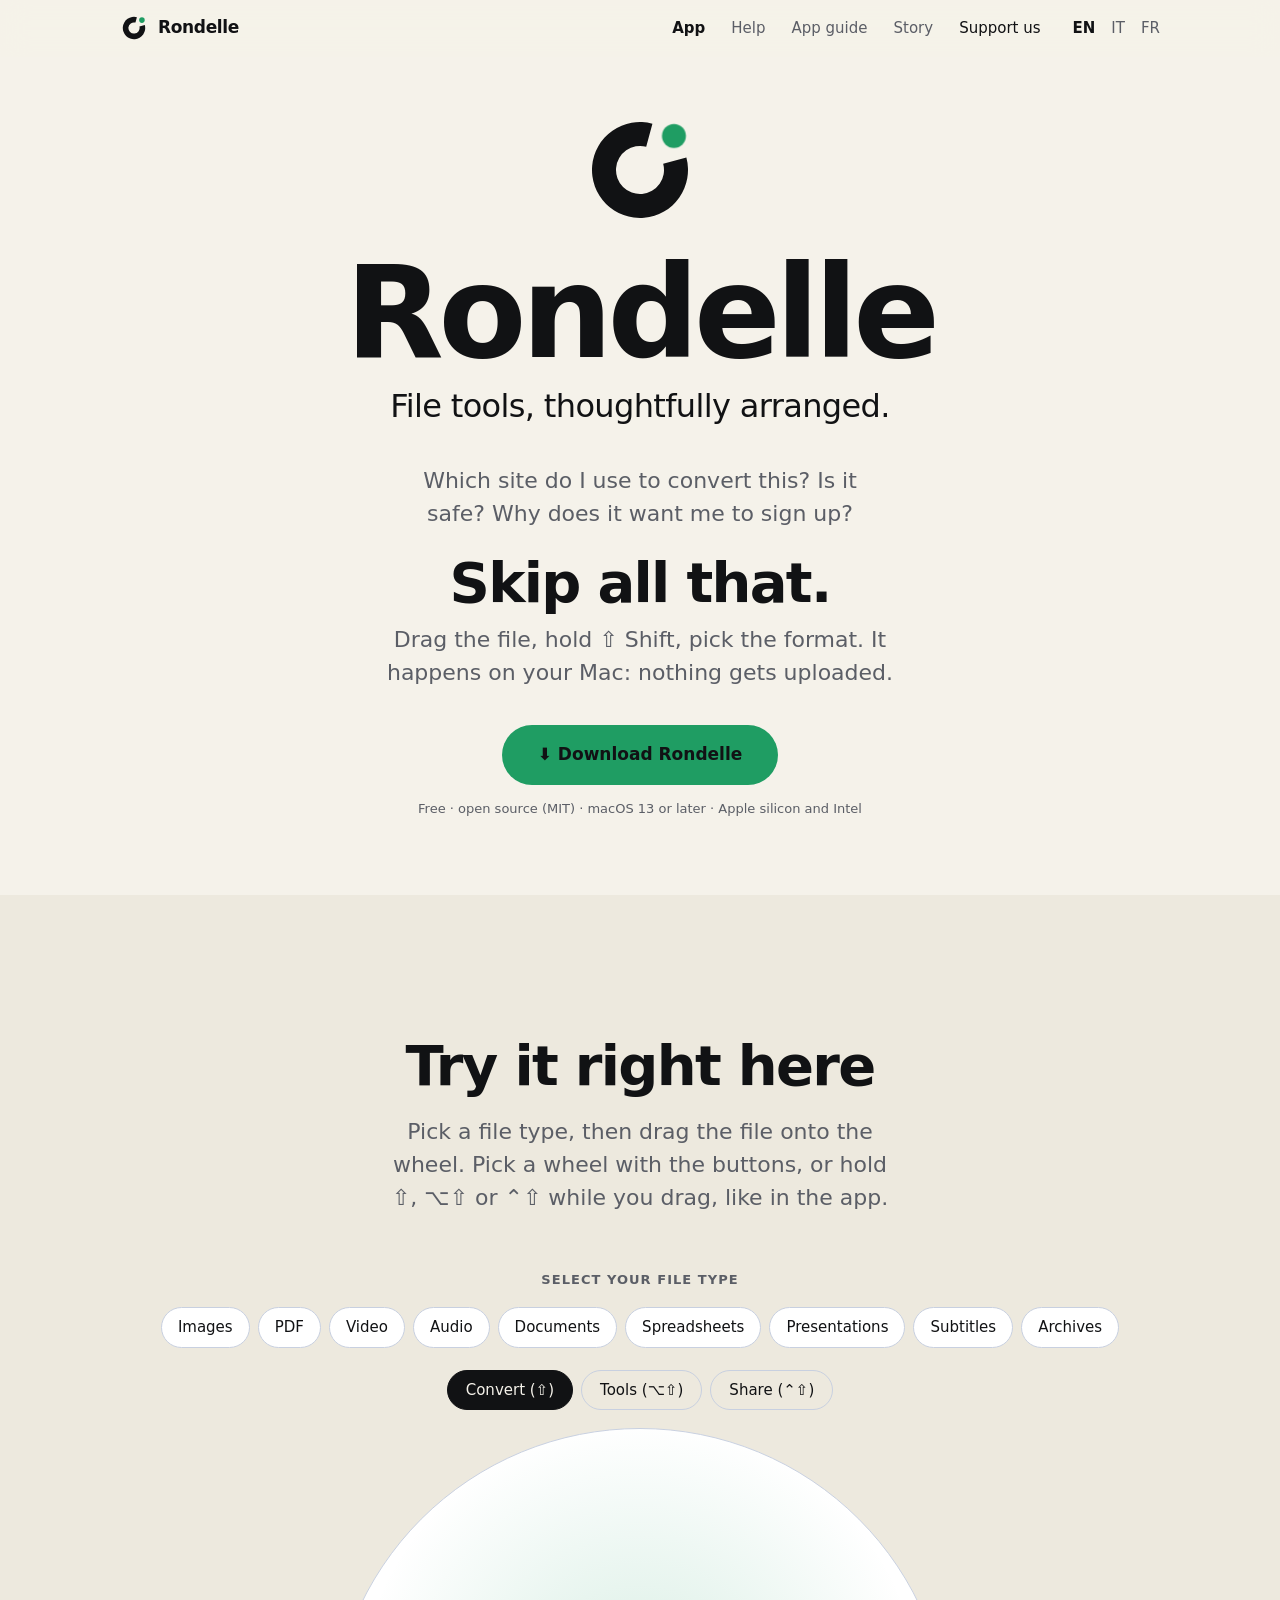
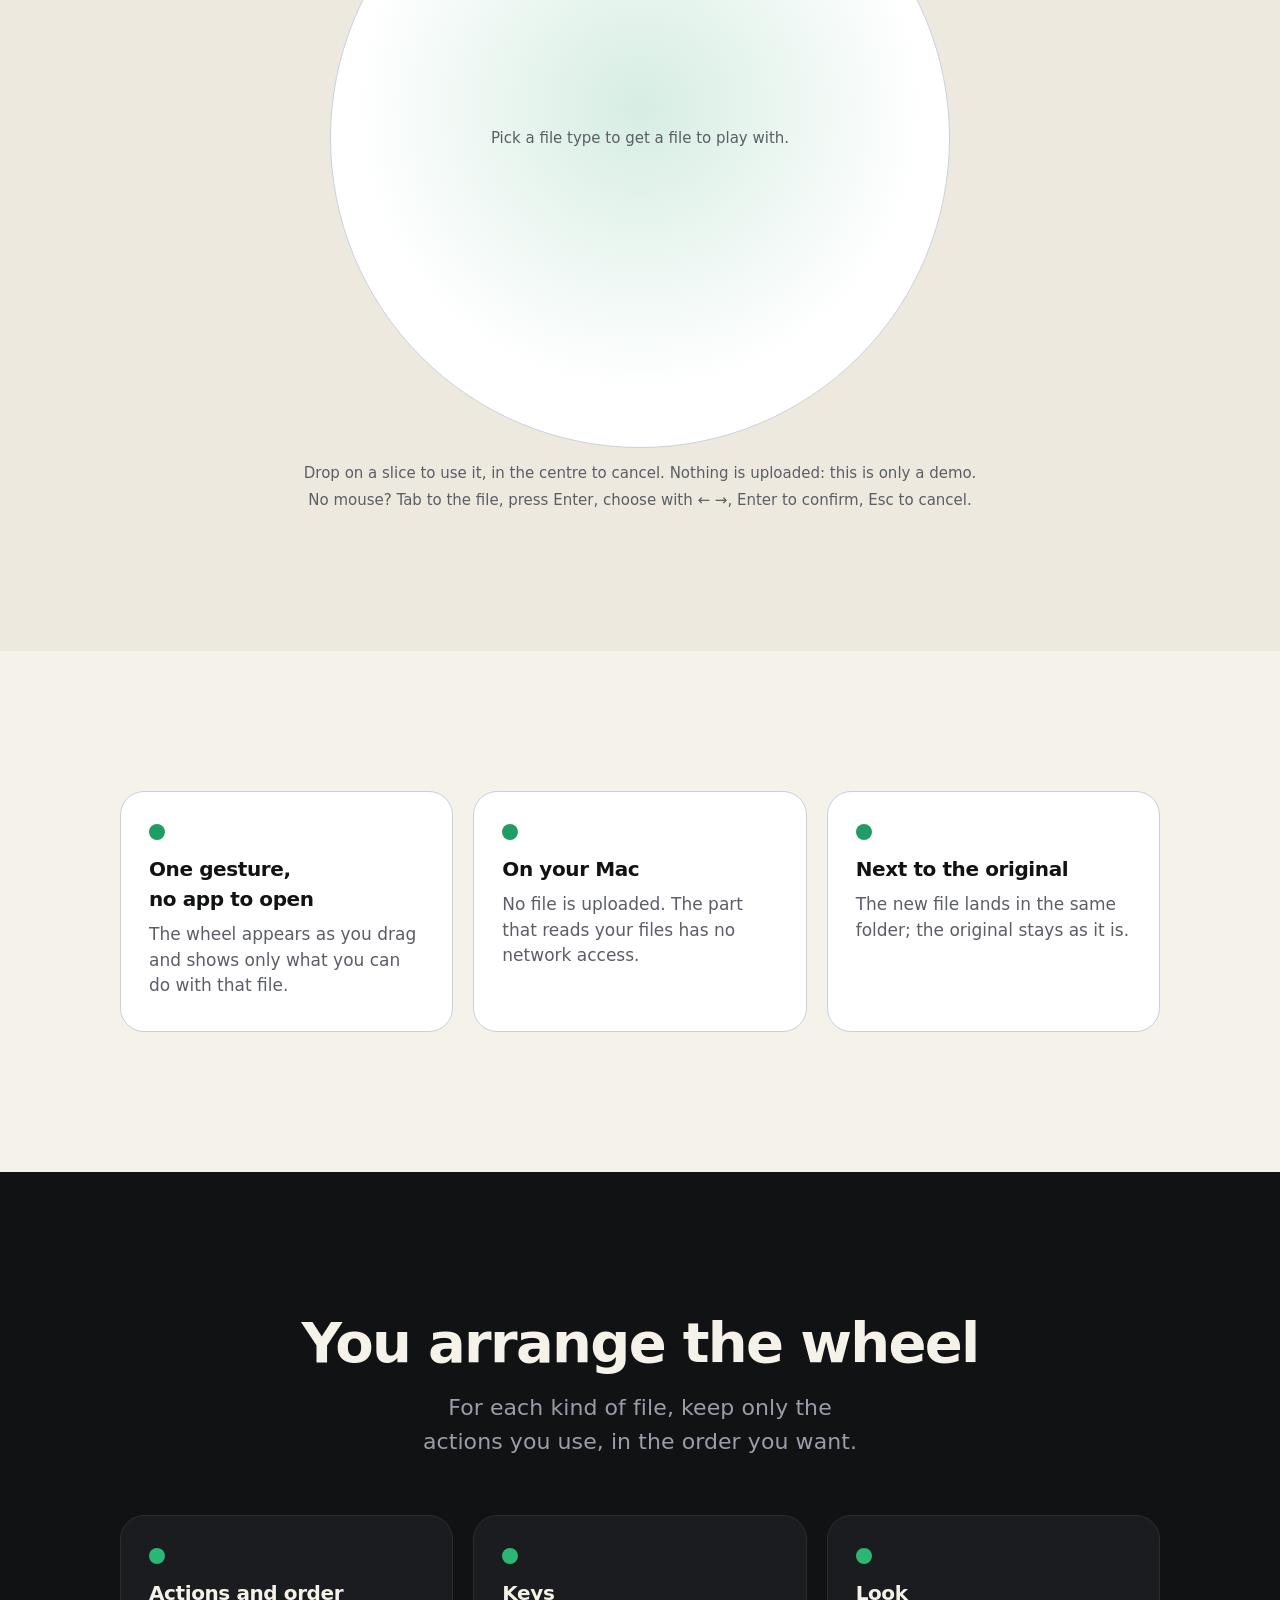
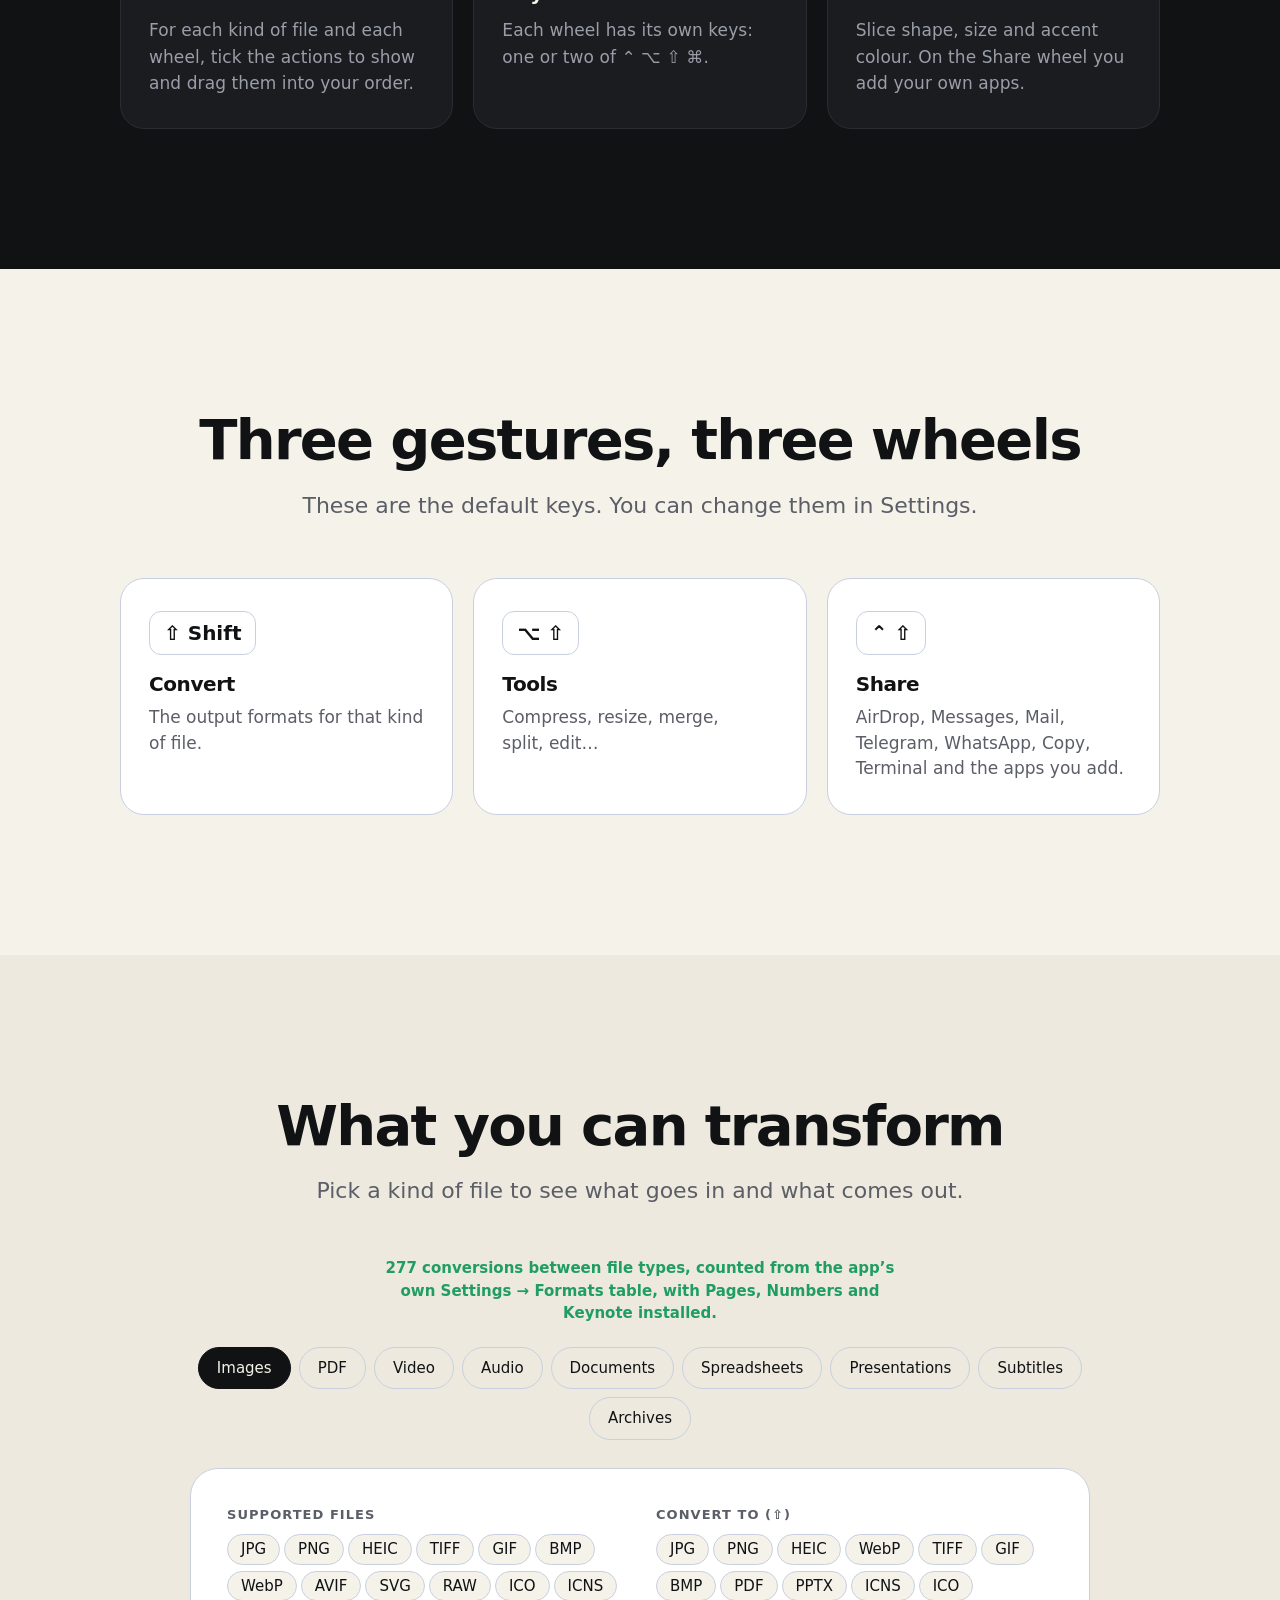
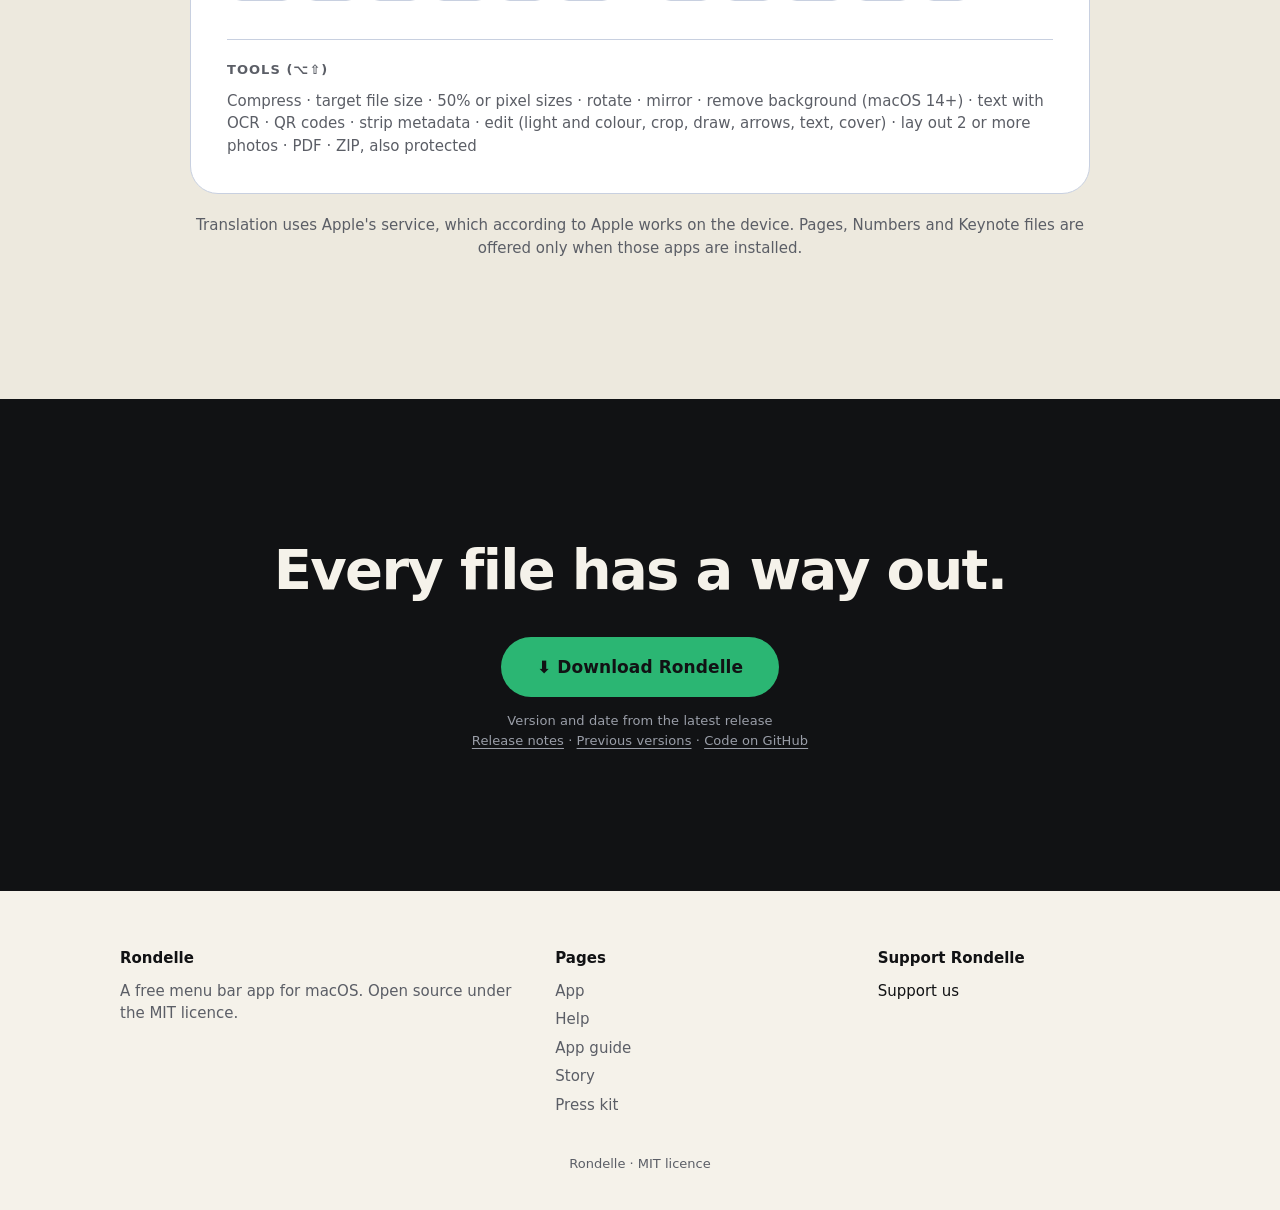
==== commit db46e8ee: "Site: formats match the app (RAW, ICO, ICNS, CAF, RTFD, WebArchive, Numbers, Keynote), number of con" ====
--- a/site/index.html
+++ b/site/index.html
@@ -30,7 +30,7 @@
 <section class="grid3"><div><span class="dot"></span><h3 data-i="o1h"></h3><span data-i="o1"></span></div><div><span class="dot"></span><h3 data-i="o2h"></h3><span data-i="o2"></span></div><div><span class="dot"></span><h3 data-i="o3h"></h3><span data-i="o3"></span></div></section></div></section>
 <section class="band"><div class="wrap"><h2 data-i="ge_h"></h2><p class="lead" data-i="ge_l"></p>
 <section class="grid3 gest"><div><kbd>⇧ Shift</kbd><b data-i="ge1h"></b><span data-i="ge1"></span></div><div><kbd>⌥ ⇧</kbd><b data-i="ge2h"></b><span data-i="ge2"></span></div><div><kbd>⌃ ⇧</kbd><b data-i="ge3h"></b><span data-i="ge3"></span></div></section></div></section>
-<section class="band alt" id="formati"><div class="wrap"><h2 data-i="fm_h"></h2><p class="lead" data-i="fm_l"></p>
+<section class="band alt" id="formati"><div class="wrap"><h2 data-i="fm_h"></h2><p class="lead" data-i="fm_l"></p><p class="count" data-i="fm_n"></p>
 <div class="tabs" id="tabs" role="group" aria-label="File types"><button type="button" data-tab="img" data-i="tab_img"></button><button type="button" data-tab="pdf" data-i="tab_pdf"></button><button type="button" data-tab="vid" data-i="tab_vid"></button><button type="button" data-tab="aud" data-i="tab_aud"></button><button type="button" data-tab="doc" data-i="tab_doc"></button><button type="button" data-tab="xls" data-i="tab_xls"></button><button type="button" data-tab="pres" data-i="tab_pres"></button><button type="button" data-tab="sub" data-i="tab_sub"></button><button type="button" data-tab="arc" data-i="tab_arc"></button></div>
 <section class="fmt"><div><h3 data-i="fm_s"></h3><span id="f-s"></span></div><div><h3 data-i="fm_c"></h3><span id="f-c"></span></div><div class="full"><h3 data-i="fm_t"></h3><span id="f-t"></span></div></section>
 <p class="also" data-i="also"></p></div></section>
--- a/site/style.css
+++ b/site/style.css
@@ -237,3 +237,4 @@
 /* type: light text on dark surfaces gets a little more leading and tracking */
 .band.ink,:root.dark body{line-height:1.55;letter-spacing:.005em}
 @media (prefers-color-scheme:dark){:root:not(.light) body{line-height:1.55;letter-spacing:.005em}}
+.count{text-align:center;color:var(--acc);font-weight:600;font-size:.9375rem;margin:-6px auto 22px;max-width:640px;padding:0 24px}
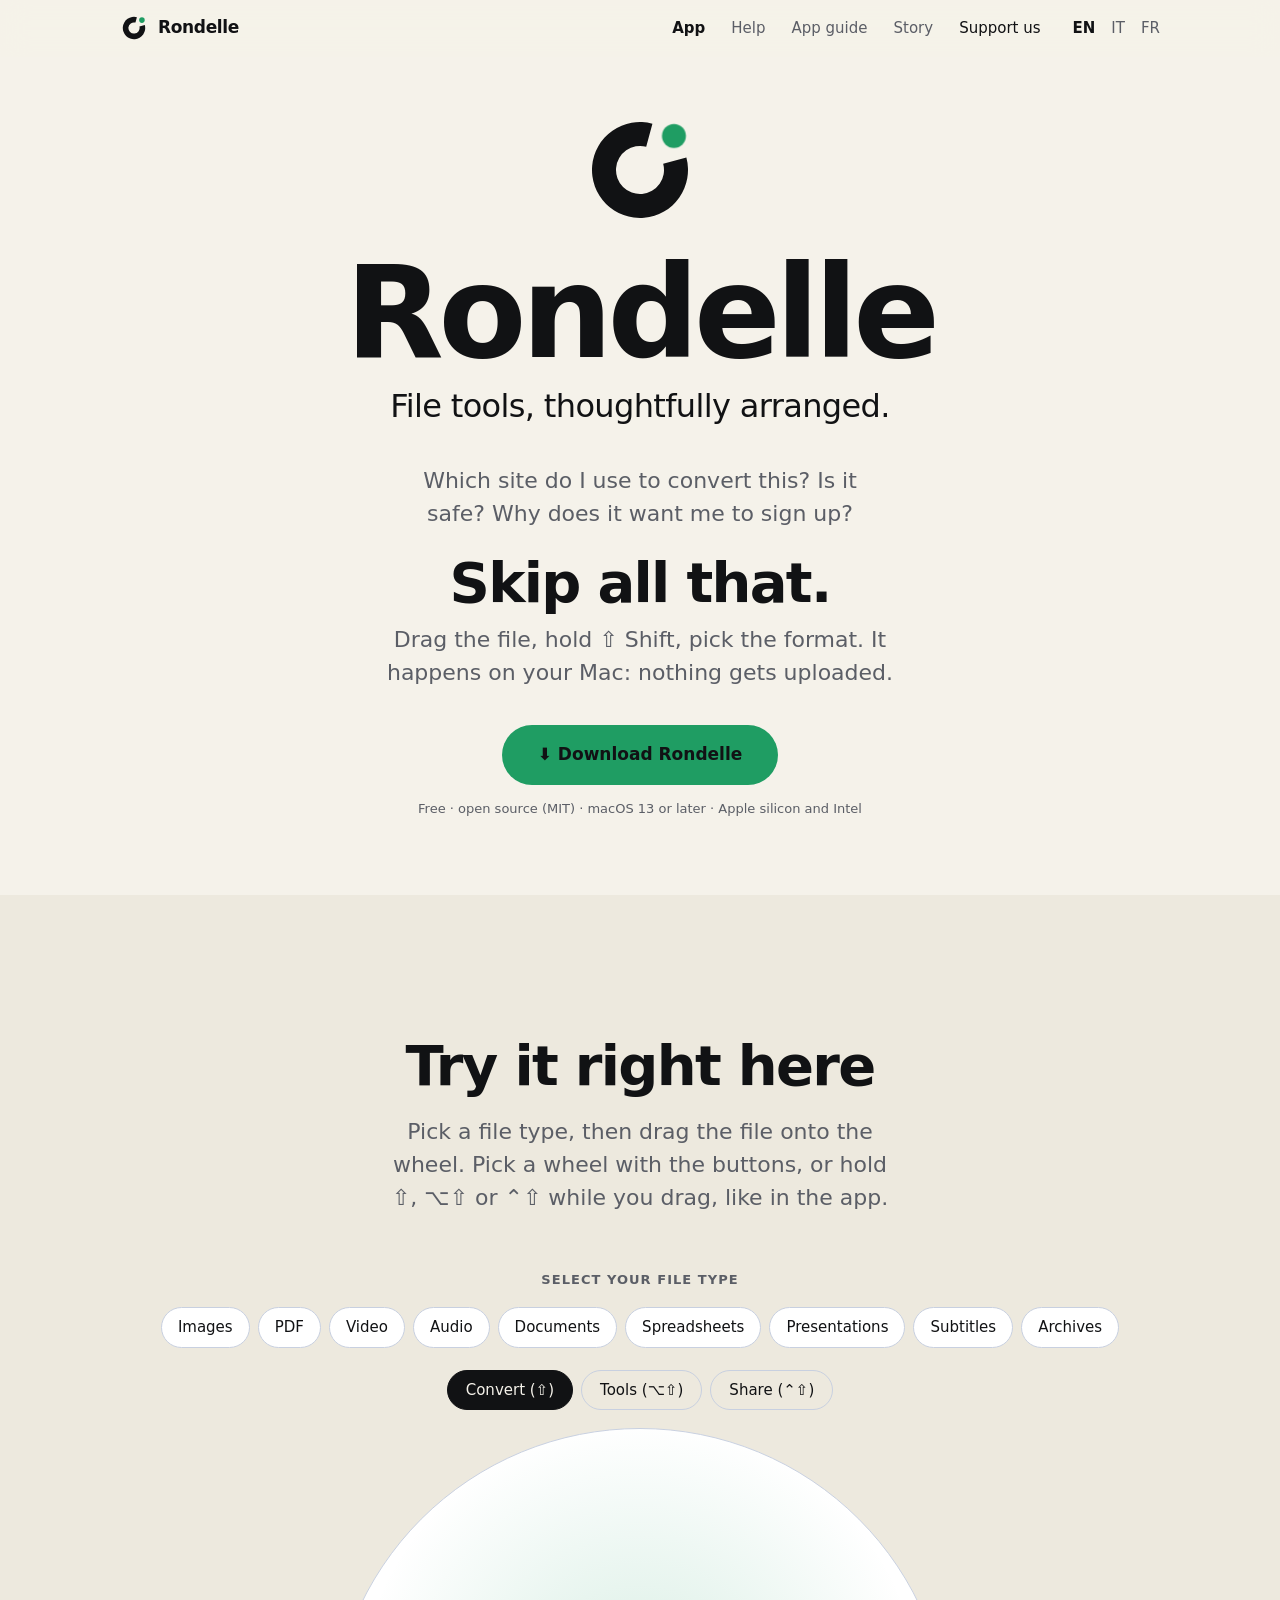
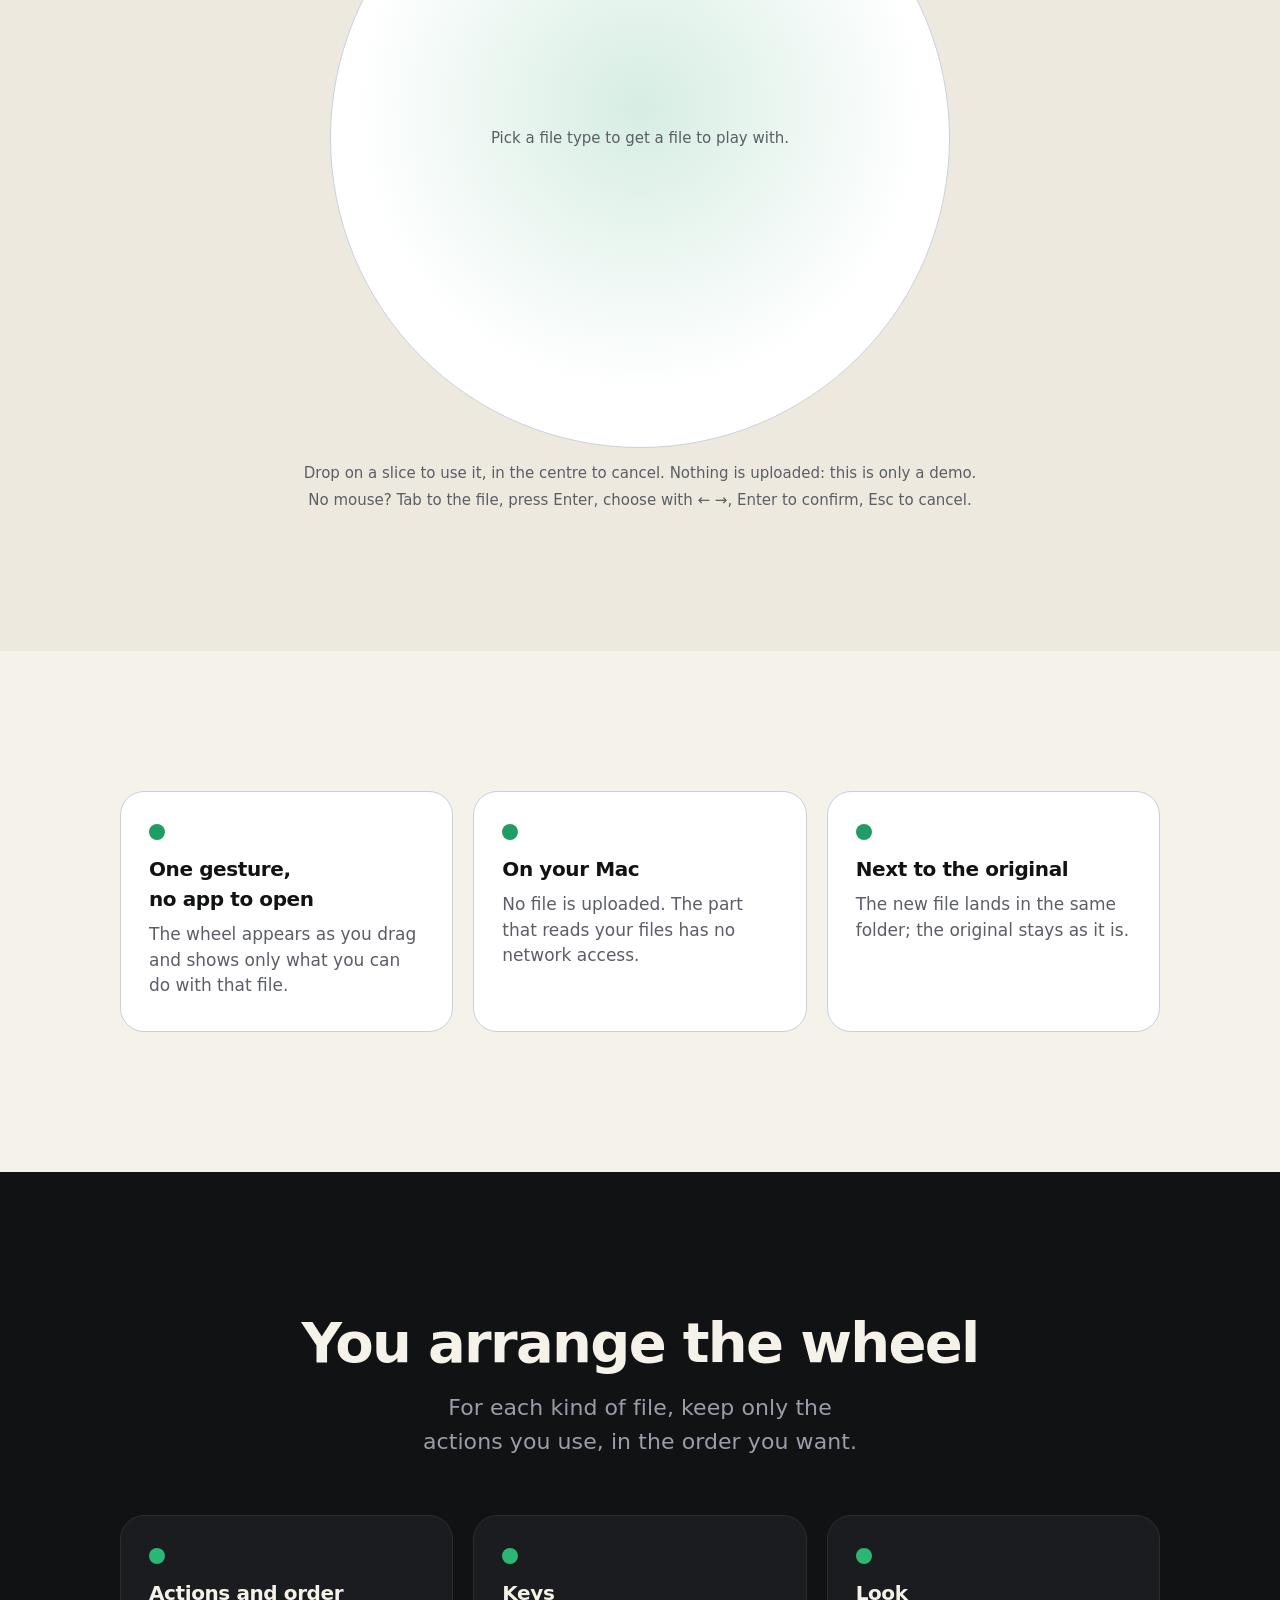
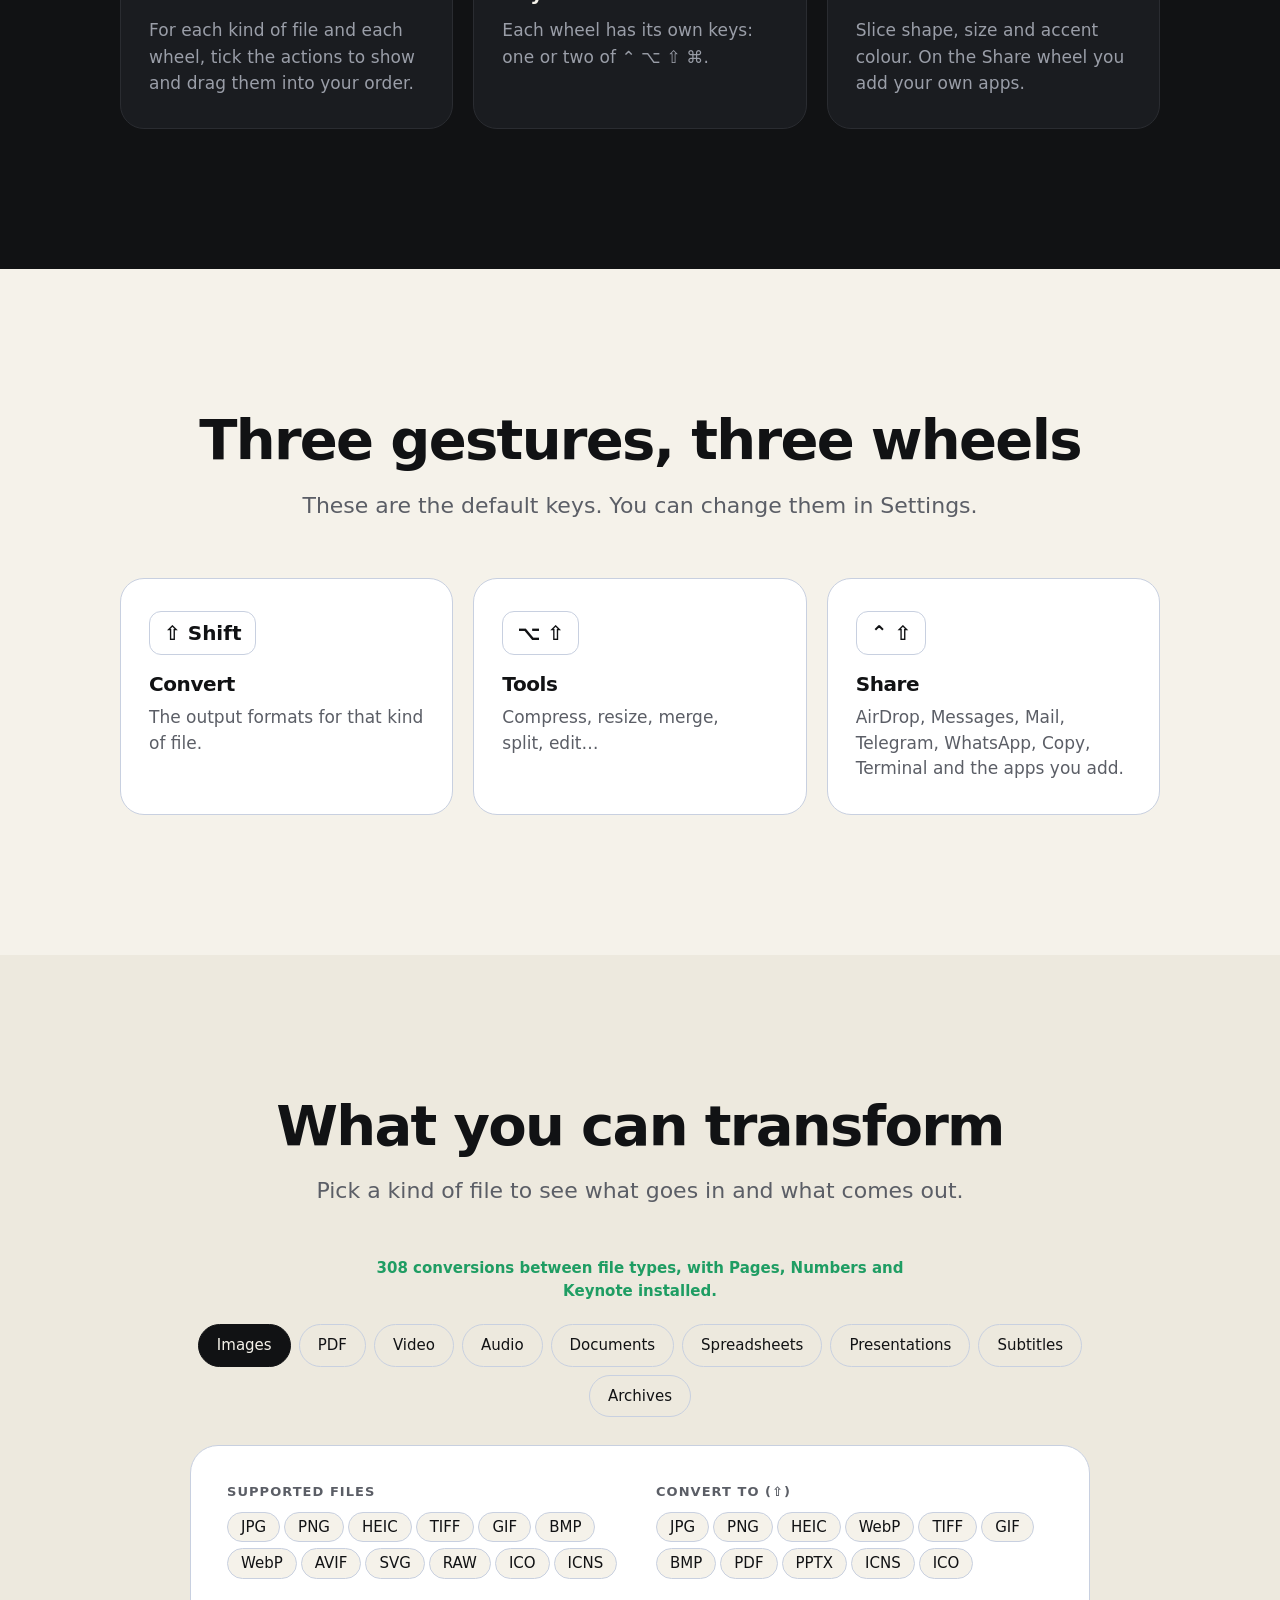
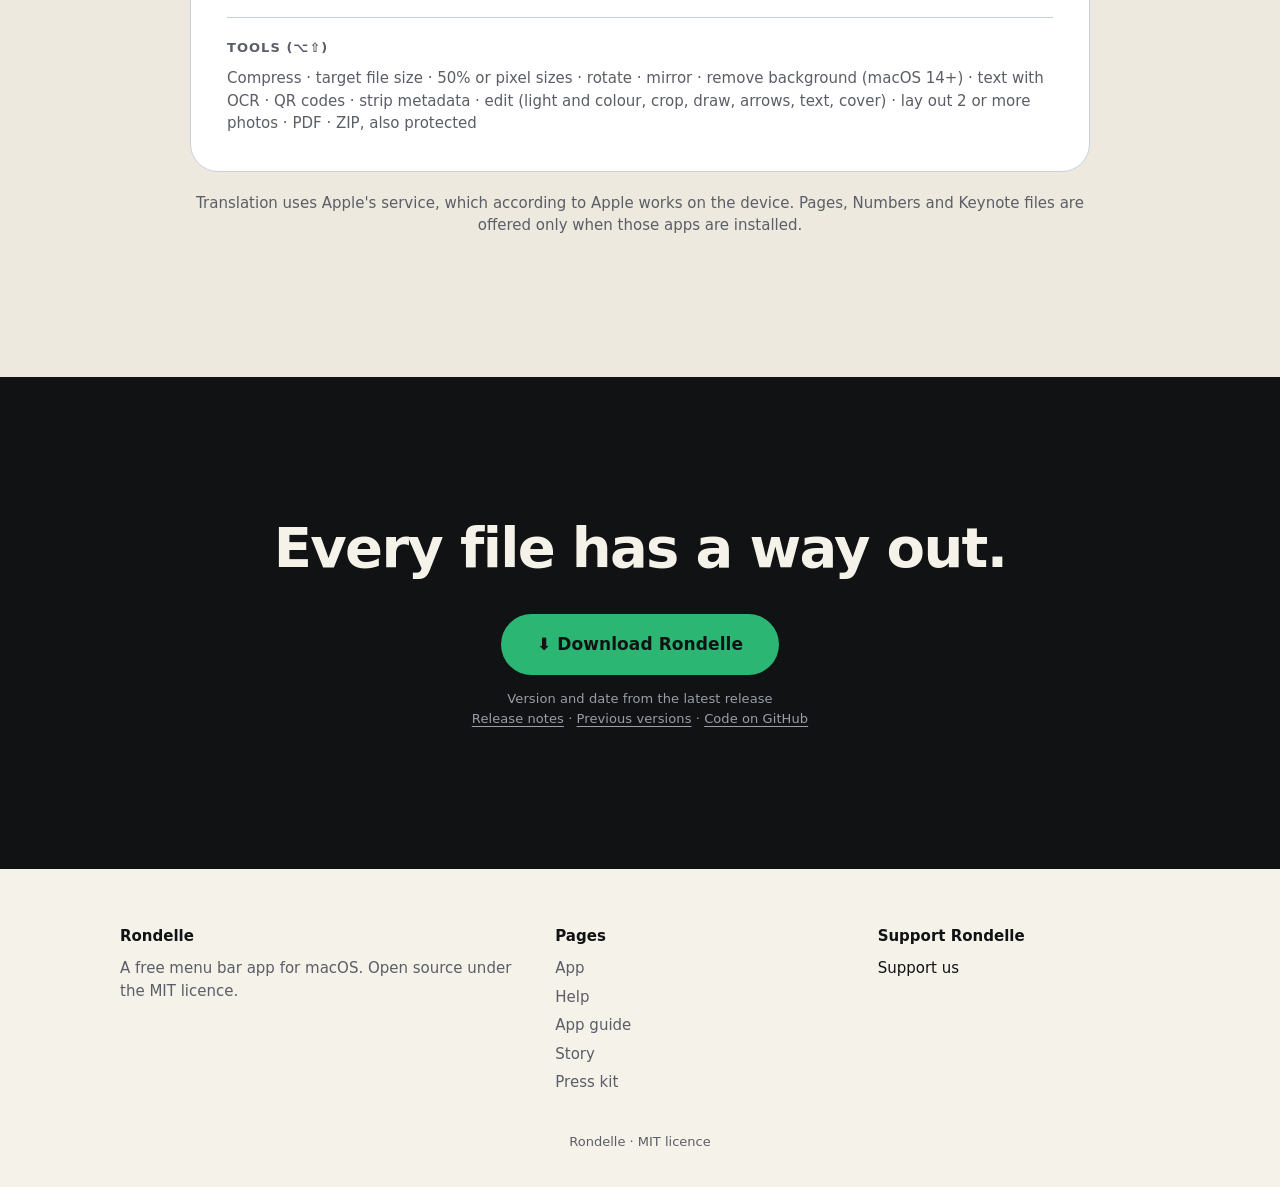
==== commit 0b8658be: "Site: the demo wheel no longer relies on color-mix for its fills (phone dark mode), stylesheet versi" ====
--- a/site/index.html
+++ b/site/index.html
@@ -5,7 +5,7 @@
 <link rel="icon" href="favicon.svg" type="image/svg+xml">
 <meta property="og:type" content="website"><meta property="og:title" content="Rondelle"><meta property="og:description" content="File tools, thoughtfully arranged."><meta property="og:image" content="https://jackb998.github.io/rondelle/og.png"><meta property="og:image:width" content="1200"><meta property="og:image:height" content="630"><meta name="twitter:card" content="summary_large_image">
 <meta name="theme-color" content="#111214" media="(prefers-color-scheme: dark)"><meta name="theme-color" content="#F5F2EA" media="(prefers-color-scheme: light)">
-<link rel="stylesheet" href="style.css"></head>
+<link rel="stylesheet" href="style.css?v=12"></head>
 <body data-page="home">
 <script>document.documentElement.classList.add("js");if(location.hash=="#dark")document.documentElement.classList.add("dark");if(location.hash=="#light")document.documentElement.classList.add("light")</script>
 <a class="skip" href="#main" data-i="skip"></a>
--- a/site/style.css
+++ b/site/style.css
@@ -214,11 +214,11 @@
 .pick button{padding:8px 16px;border-radius:99px;font-size:.9375rem}.pick button:hover:not(.on){transform:translateY(-1px)}
 .arena{width:100%}
 .stage2{width:min(620px,100%);border:0;background:radial-gradient(circle at 50% 45%,color-mix(in srgb,var(--acc) 16%,transparent),transparent 62%),var(--card)}
-.wheel .disc{fill:color-mix(in srgb,var(--bg) 94%,transparent);stroke:var(--line);stroke-width:1.2;filter:drop-shadow(0 14px 28px rgba(0,0,0,.28))}
-.wheel path{fill:color-mix(in srgb,var(--fg) 6%,transparent);stroke:var(--line);stroke-width:.8}
+.wheel .disc{fill:var(--bg);fill-opacity:.94;stroke:var(--line);stroke-width:1.2;filter:drop-shadow(0 14px 28px rgba(0,0,0,.28))}
+.wheel path{fill:var(--fg);fill-opacity:.06;stroke:var(--line);stroke-width:.8}
 .wheel .s:not(.on) text{fill:var(--fg)}
-.wheel .s.on path{fill:var(--acc);stroke:color-mix(in srgb,var(--acc) 70%,#fff)}
-.wheel .hub{fill:color-mix(in srgb,var(--fg) 5%,var(--bg));stroke:var(--line);stroke-width:1}
+.wheel .s.on path{fill:var(--acc);fill-opacity:1;stroke:var(--acc)}
+.wheel .hub{fill:var(--card);stroke:var(--line);stroke-width:1}
 .wheel .hubt{font-size:13px}
 /* wheel demo: no box behind the wheel */
 .stage2{background:none;border:0;border-radius:0;overflow:visible}
